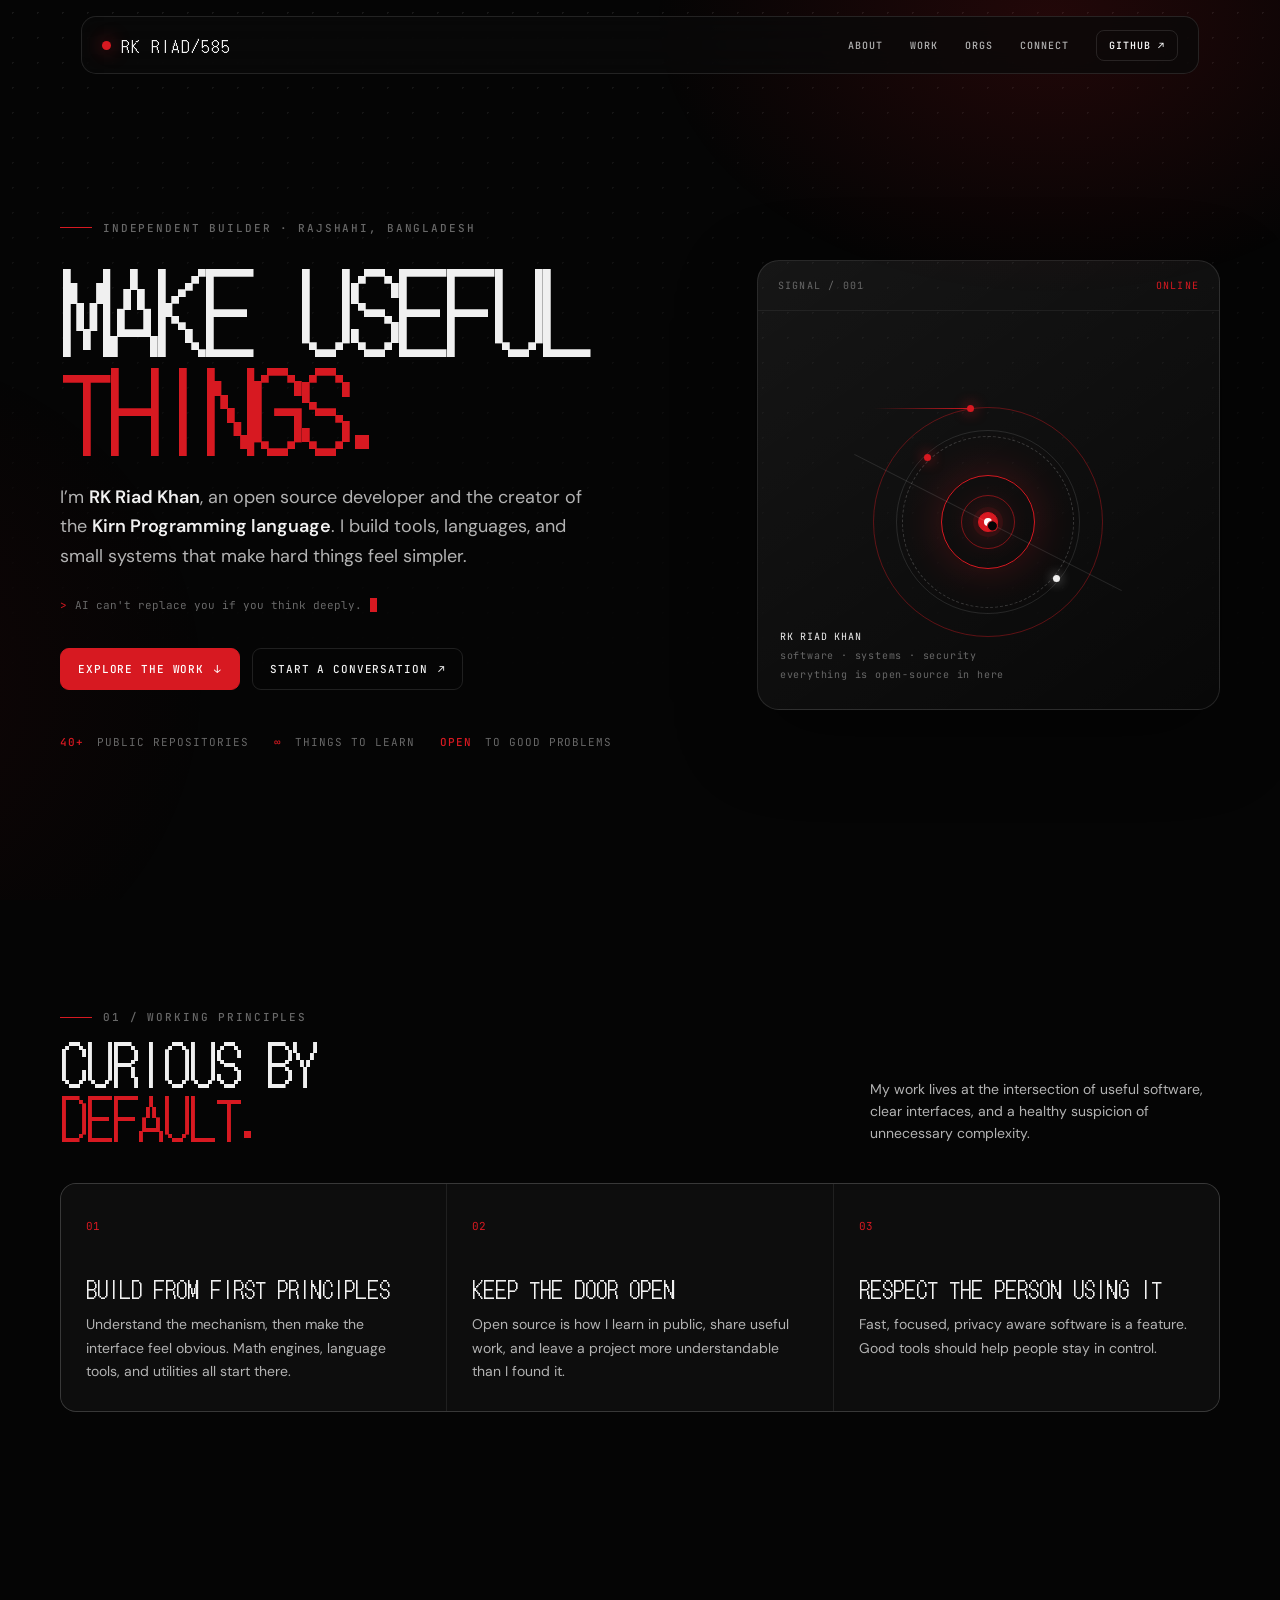
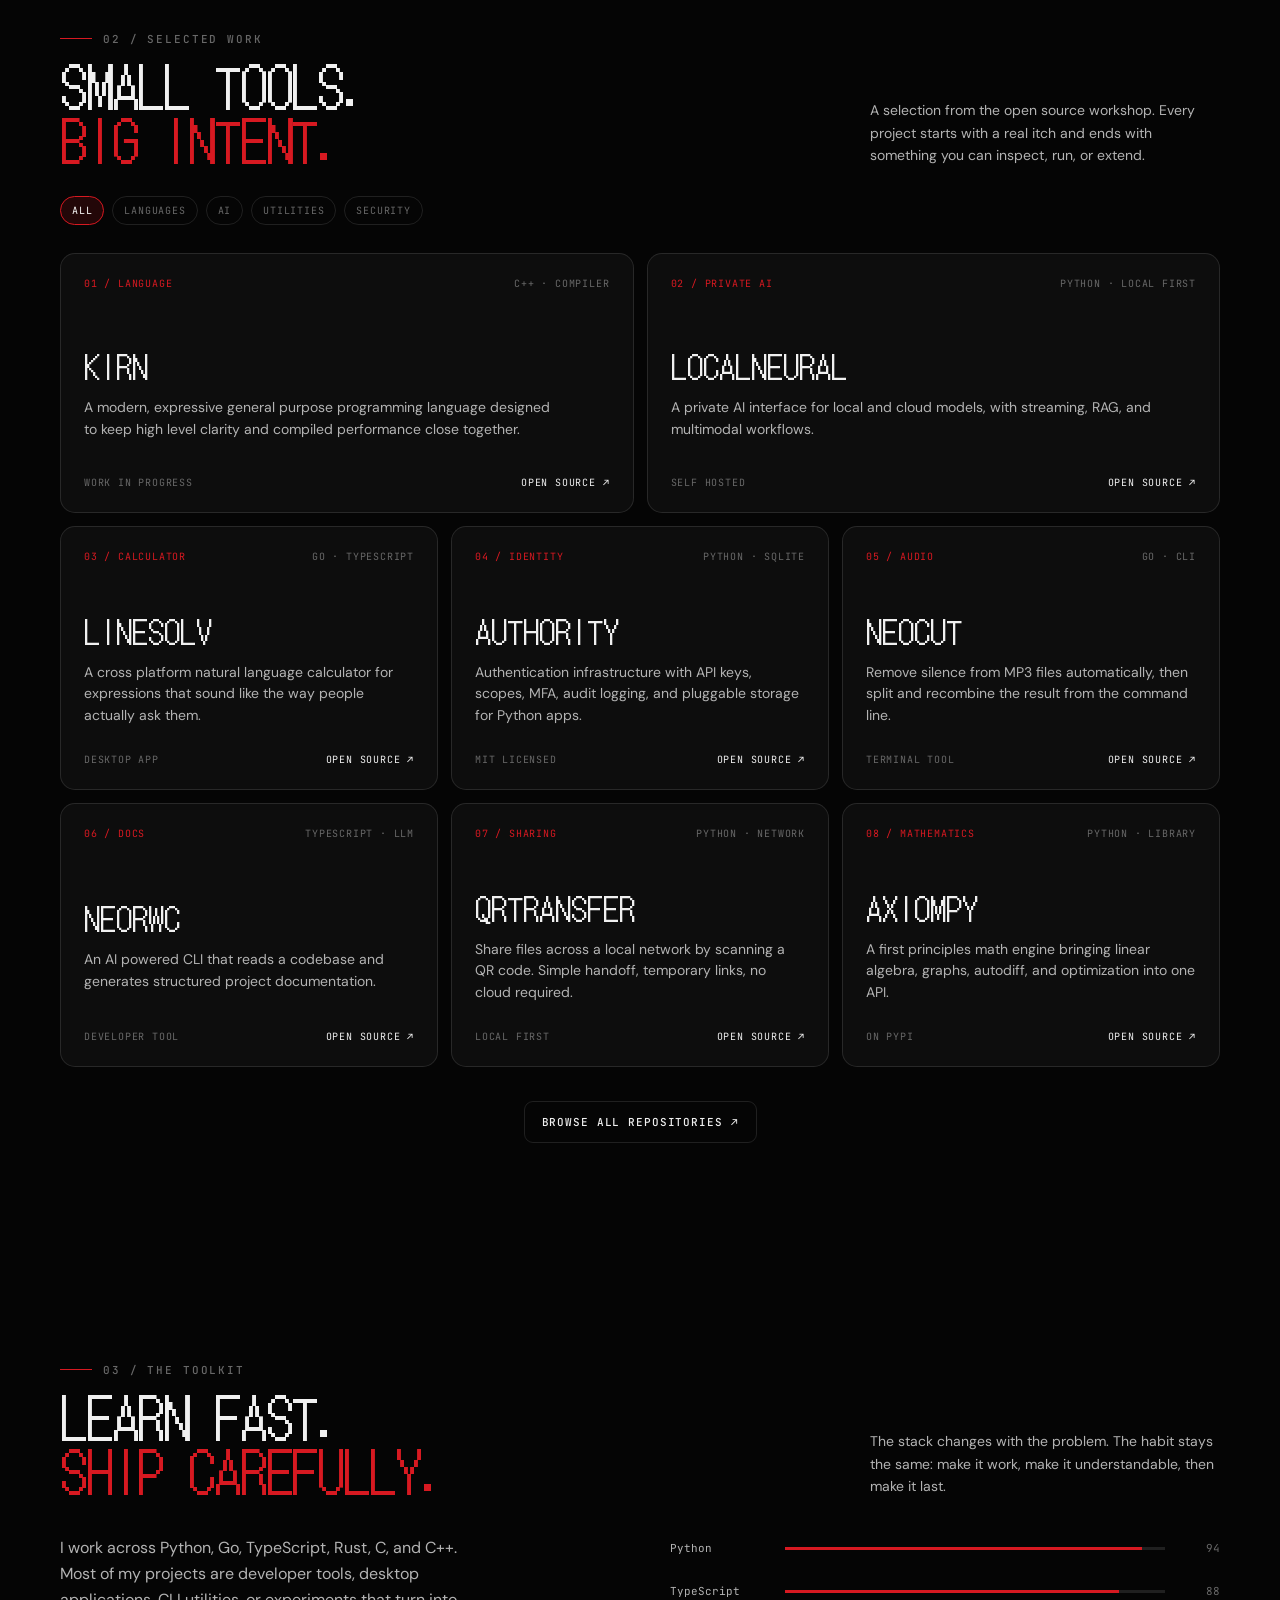
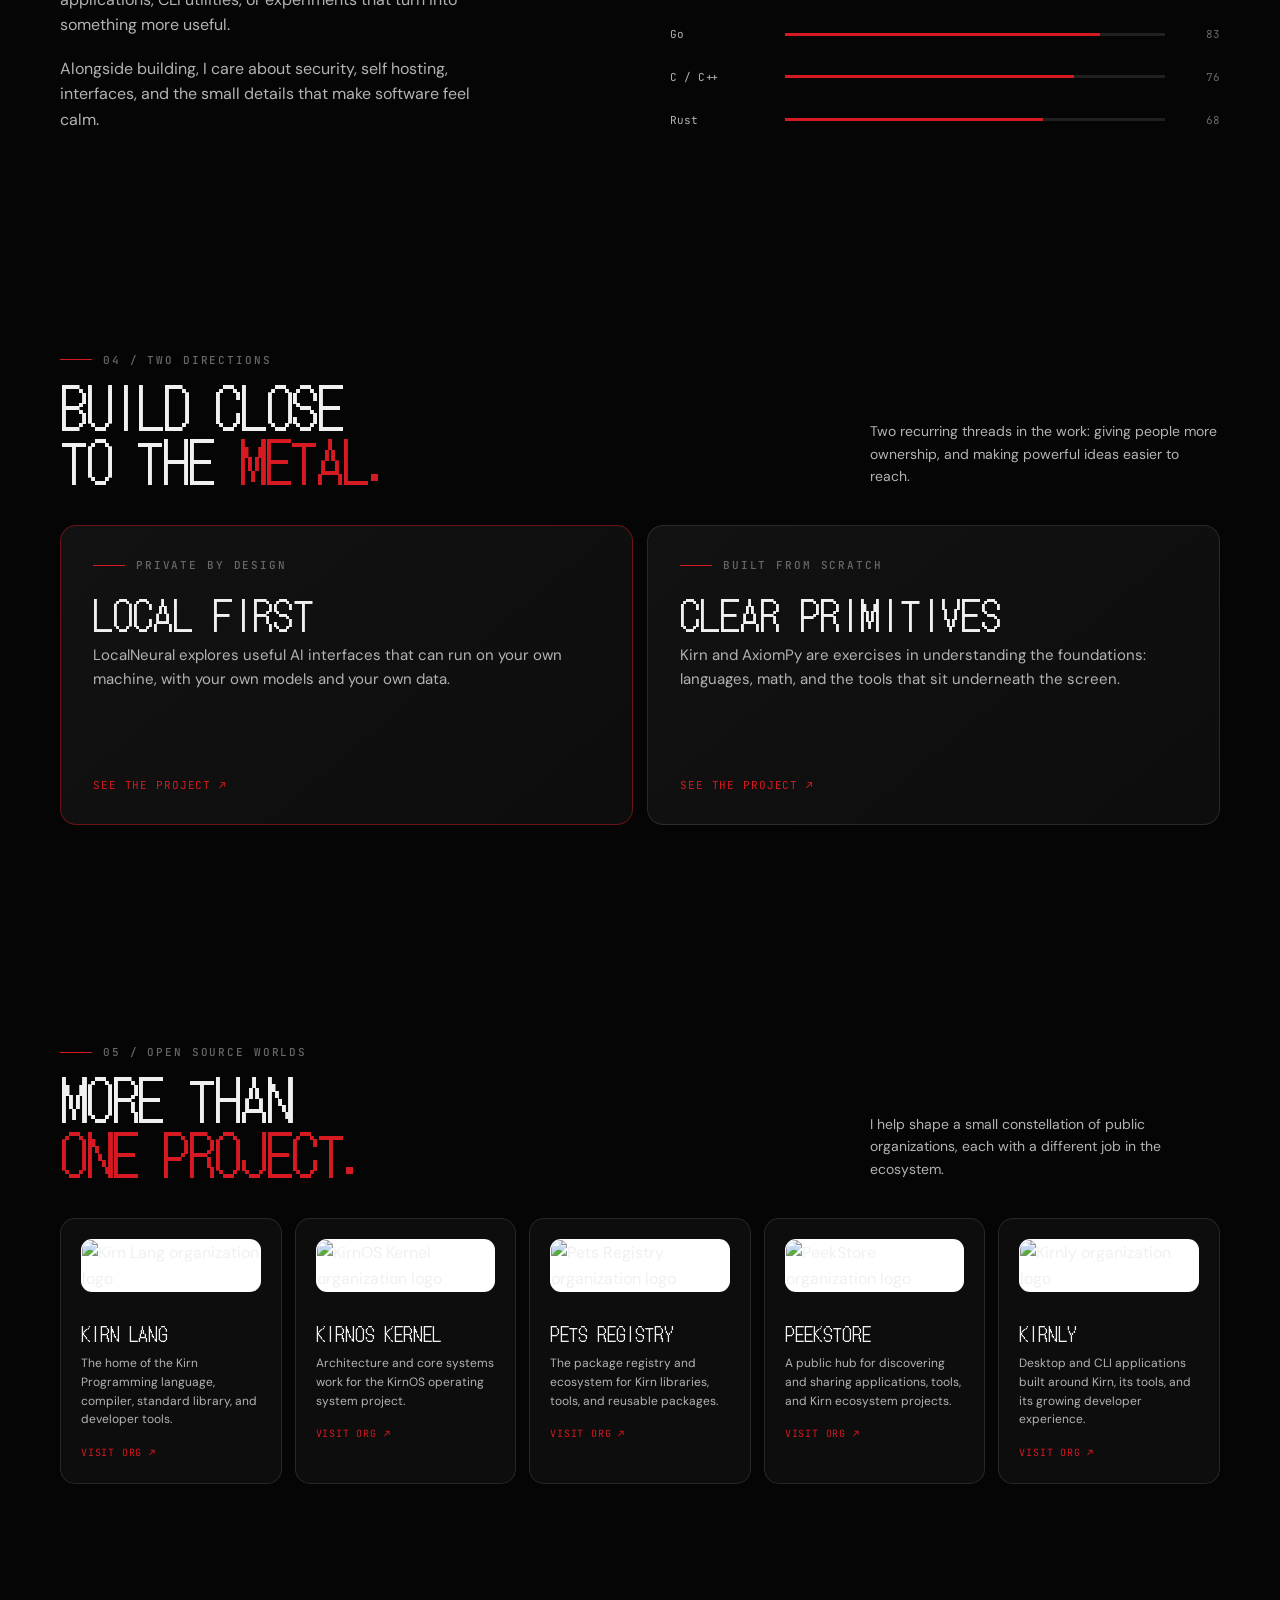
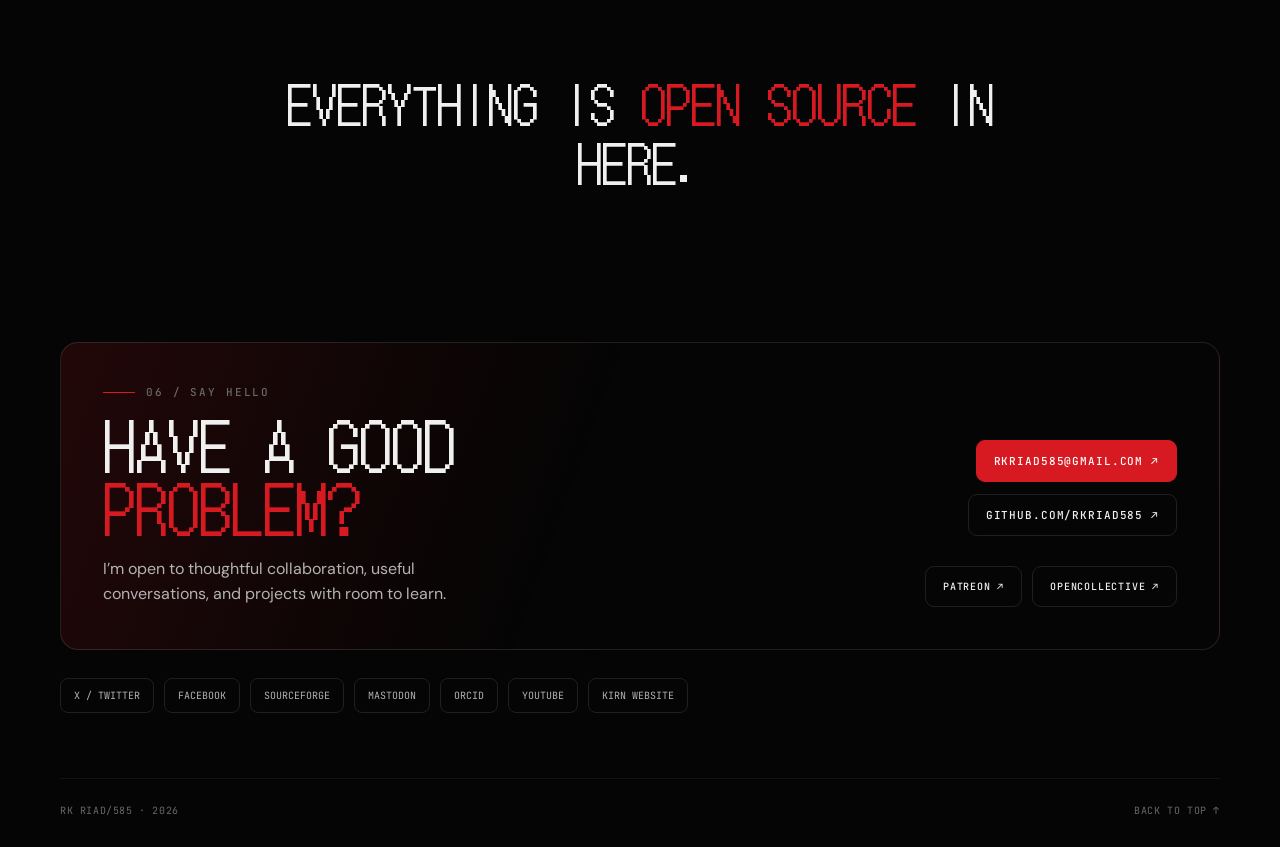
==== index.html @ 04a68992 "Document and license the portfolio site" ====
<!doctype html>
<html lang="en">
<head>
  <meta charset="utf-8">
  <meta name="viewport" content="width=device-width, initial-scale=1">
  <title>RK Riad Khan — Open source developer from Bangladesh</title>
  <meta name="description" content="RK Riad Khan (rkriad585) builds open source tools, programming languages, developer utilities, and security minded software from Rajshahi, Bangladesh.">
  <meta name="author" content="RK Riad Khan">
  <meta name="robots" content="index, follow">
  <meta name="p:domain_verify" content="c3e67a284e3bc9d5faf66158f4774247">
  <meta name="theme-color" content="#050505">
  <meta name="color-scheme" content="dark">
  <meta name="keywords" content="RK Riad Khan, rkriad585, open source developer, Kirn Programming language, software developer Bangladesh, developer tools, cybersecurity, Python, Go, TypeScript">
  <meta name="application-name" content="RK RIAD/585">
  <link rel="canonical" href="https://rkriad585.github.io/">
  <link rel="sitemap" type="application/xml" href="/sitemap.xml">
  <meta property="og:type" content="website">
  <meta property="og:site_name" content="RK RIAD/585">
  <meta property="og:locale" content="en_US">
  <meta property="og:url" content="https://rkriad585.github.io/">
  <meta property="og:title" content="RK Riad Khan — Open source developer">
  <meta property="og:description" content="Building open source tools, languages, and useful little systems.">
  <meta property="og:image" content="https://avatars.githubusercontent.com/u/107482047?v=4">
  <meta property="og:image:alt" content="RK Riad Khan profile image">
  <meta name="twitter:card" content="summary">
  <meta name="twitter:title" content="RK Riad Khan — Open source developer">
  <meta name="twitter:description" content="Open source developer, creator of the Kirn Programming language, and builder of useful tools.">
  <meta name="twitter:image" content="https://avatars.githubusercontent.com/u/107482047?v=4">
  <meta name="twitter:creator" content="@rk_riad585">
  <link rel="me" href="https://github.com/rkriad585">
  <link rel="me" href="https://www.facebook.com/rkriad585">
  <link rel="me" href="https://x.com/rk_riad585">
  <link rel="icon" href="https://avatars.githubusercontent.com/u/107482047?v=4">
  <link rel="preconnect" href="https://fonts.googleapis.com">
  <link rel="preconnect" href="https://fonts.gstatic.com" crossorigin>
  <link href="https://fonts.googleapis.com/css2?family=DM+Sans:wght@400;500;600;700&family=DotGothic16&family=JetBrains+Mono:wght@400;500;600&display=swap" rel="stylesheet">
  <script type="application/ld+json">
  {"@context":"https://schema.org","@type":"Person","name":"RK Riad Khan","alternateName":"rkriad585","url":"https://rkriad585.github.io/","image":"https://avatars.githubusercontent.com/u/107482047?v=4","jobTitle":"Open source developer and creator of the Kirn Programming language","description":"Open source developer building tools, programming languages, and security minded software.","homeLocation":{"@type":"Place","name":"Rajshahi, Bangladesh"},"sameAs":["https://github.com/rkriad585","https://github.com/kirn-lang","https://github.com/kirnos-kernel","https://github.com/pets-registry","https://github.com/peekstore","https://github.com/kirnly","https://orcid.org/0009-0005-7611-7453","https://x.com/rk_riad585","https://www.facebook.com/rkriad585","https://sourceforge.net/u/rkriad585","https://mastodon.social/@rkriad585","https://www.patreon.com/rkriad585","https://opencollective.com/rkriad585"]}
  </script>
  <script type="application/ld+json">
  {"@context":"https://schema.org","@graph":[{"@type":"ProfilePage","@id":"https://rkriad585.github.io/#profile","url":"https://rkriad585.github.io/","name":"RK Riad Khan — Open source developer","isPartOf":{"@id":"https://rkriad585.github.io/#website"},"mainEntity":{"@id":"https://rkriad585.github.io/#person"}},{"@type":"WebSite","@id":"https://rkriad585.github.io/#website","url":"https://rkriad585.github.io/","name":"RK Riad Khan","description":"Personal website of RK Riad Khan, open source developer and creator of the Kirn Programming language.","inLanguage":"en-US"},{"@type":"Person","@id":"https://rkriad585.github.io/#person","name":"RK Riad Khan","url":"https://rkriad585.github.io/","jobTitle":"Open source developer","knowsAbout":["Open source software","Programming languages","Developer tools","Cybersecurity","Python","Go","TypeScript","C++"]}]}
  </script>
  <script type="application/ld+json">
  {"@context":"https://schema.org","@type":"ItemList","name":"Selected open source projects by RK Riad Khan","url":"https://rkriad585.github.io/#work","itemListElement":[{"@type":"ListItem","position":1,"item":{"@type":"SoftwareSourceCode","name":"Kirn","description":"A modern general purpose programming language created by RK Riad Khan.","codeRepository":"https://github.com/rkriad585/kirn","programmingLanguage":"C++"}},{"@type":"ListItem","position":2,"item":{"@type":"SoftwareSourceCode","name":"LocalNeural","description":"A private AI interface for local and cloud models.","codeRepository":"https://github.com/rkriad585/LocalNeural","programmingLanguage":"Python"}},{"@type":"ListItem","position":3,"item":{"@type":"SoftwareSourceCode","name":"LineSolv","description":"A cross platform natural language calculator.","codeRepository":"https://github.com/rkriad585/LineSolv","programmingLanguage":["Go","TypeScript"]}},{"@type":"ListItem","position":4,"item":{"@type":"SoftwareSourceCode","name":"Authority","description":"Python authentication infrastructure with API keys, scopes, MFA, audit logging, and pluggable storage.","codeRepository":"https://github.com/rkriad585/authority","programmingLanguage":"Python"}}]}
  </script>
  <style>
    :root{--bg:#050505;--surface:#0d0d0d;--surface-2:#121212;--text:#f0f0f0;--soft:#b3b3b3;--muted:#686868;--red:#d71921;--red-soft:rgba(215,25,33,.14);--line:rgba(255,255,255,.11);--line-soft:rgba(255,255,255,.06);--sans:'DM Sans',Inter,system-ui,sans-serif;--dot:'DotGothic16','Courier New',monospace;--mono:'JetBrains Mono','SFMono-Regular',monospace;--ease:cubic-bezier(.16,1,.3,1)}
    *{box-sizing:border-box;margin:0}html{scroll-behavior:smooth;scroll-padding-top:100px}body{background:var(--bg);color:var(--text);font-family:var(--sans);line-height:1.6;overflow-x:hidden;-webkit-font-smoothing:antialiased}body:before{content:"";position:fixed;inset:0;z-index:-2;pointer-events:none;background-image:radial-gradient(rgba(255,255,255,.08) 1px,transparent 1px);background-size:25px 25px;mask-image:linear-gradient(to bottom,black,transparent 80%)}body:after{content:"";position:fixed;inset:0;z-index:-1;pointer-events:none;background:radial-gradient(600px 420px at 82% 2%,var(--red-soft),transparent 66%),radial-gradient(500px 500px at -10% 76%,rgba(215,25,33,.06),transparent 68%)}::selection{background:var(--red);color:#fff}a{color:inherit;text-decoration:none}.wrap{width:min(1160px,calc(100% - 40px));margin:auto}.mono{font-family:var(--mono)}.dot{font-family:var(--dot);text-transform:uppercase;letter-spacing:.04em}.eyebrow{display:flex;align-items:center;gap:11px;color:var(--muted);font:500 11px var(--mono);letter-spacing:.17em;text-transform:uppercase}.eyebrow:before{content:"";width:32px;height:1px;background:var(--red)}
    .site-nav{position:fixed;top:16px;left:50%;transform:translateX(-50%);z-index:20;width:min(1118px,calc(100% - 32px));height:58px;padding:0 20px;display:flex;align-items:center;justify-content:space-between;border:1px solid var(--line);border-radius:15px;background:rgba(10,10,10,.76);backdrop-filter:blur(18px);-webkit-backdrop-filter:blur(18px)}.brand{display:flex;align-items:center;gap:10px;font:400 17px var(--dot);letter-spacing:.06em}.brand i{display:block;width:9px;height:9px;border-radius:50%;background:var(--red);box-shadow:0 0 18px rgba(215,25,33,.75)}.nav-links{display:flex;align-items:center;gap:27px;font:500 10px var(--mono);letter-spacing:.1em;text-transform:uppercase;color:var(--soft)}.nav-links a{transition:color .25s}.nav-links a:hover{color:#fff}.nav-cta{padding:8px 12px;border:1px solid var(--line);border-radius:8px;color:#fff}.nav-toggle{display:none;background:none;border:0;color:#fff;font-size:22px}
    .hero{min-height:100svh;padding:160px 0 90px;display:grid;grid-template-columns:minmax(0,1.15fr) minmax(330px,.85fr);align-items:center;gap:70px}.hero h1{max-width:750px;margin:23px 0 27px;font:400 clamp(3.4rem,8.4vw,7.6rem)/.92 var(--dot);letter-spacing:-.055em;text-transform:uppercase}.hero h1 span{color:var(--red)}.hero-copy{max-width:550px;color:var(--soft);font-size:18px;line-height:1.65}.hero-copy strong{color:var(--text);font-weight:600}.hero-actions{display:flex;flex-wrap:wrap;gap:12px;margin-top:34px}.button{display:inline-flex;align-items:center;gap:10px;padding:13px 17px;border:1px solid var(--line);border-radius:9px;font:500 11px var(--mono);letter-spacing:.08em;text-transform:uppercase;transition:transform .25s var(--ease),border-color .25s,background .25s}.button:hover{transform:translateY(-3px);border-color:var(--red)}.button.primary{background:var(--red);border-color:var(--red);color:#fff}.button.primary:hover{background:#ef2932}.hero-meta{display:flex;flex-wrap:wrap;gap:13px 25px;margin-top:45px;color:var(--muted);font:11px var(--mono);text-transform:uppercase;letter-spacing:.09em}.hero-meta b{color:var(--red);font-weight:500;margin-right:5px}.hero-panel{position:relative;min-height:450px;border:1px solid var(--line);border-radius:22px;background:linear-gradient(145deg,rgba(255,255,255,.07),rgba(255,255,255,.015));overflow:hidden;box-shadow:0 25px 80px rgba(0,0,0,.42)}.hero-panel:before{content:"";position:absolute;inset:0;background:linear-gradient(112deg,transparent 42%,rgba(255,255,255,.08),transparent 58%);transform:translateX(-120%);animation:sweep 7s ease-in-out infinite}.panel-top{display:flex;justify-content:space-between;padding:18px 20px;border-bottom:1px solid var(--line-soft);color:var(--muted);font:10px var(--mono);letter-spacing:.12em;text-transform:uppercase}.panel-top span:last-child{color:var(--red)}.signal-field{position:absolute;inset:74px 0 0;display:grid;place-items:center}.signal-ring{width:230px;height:230px;border:1px solid rgba(215,25,33,.4);border-radius:50%;position:relative;animation:rotate 22s linear infinite}.signal-ring:before,.signal-ring:after{content:"";position:absolute;border:1px solid var(--line);border-radius:50%;inset:22px}.signal-ring:after{inset:67px;border-color:var(--red);box-shadow:0 0 45px rgba(215,25,33,.25)}.signal-cross{position:absolute;width:300px;height:1px;background:var(--line);transform:rotate(27deg)}.signal-cross:after{content:"";position:absolute;left:50%;top:-4px;width:9px;height:9px;border:1px solid var(--red);border-radius:50%;background:var(--bg)}.signal-label{position:absolute;bottom:25px;left:22px;color:var(--muted);font:10px var(--mono);line-height:1.9;letter-spacing:.08em}.signal-label b{display:block;color:var(--text);font-weight:400}.cursor-orb{position:fixed;z-index:30;width:14px;height:14px;border:1px solid var(--red);border-radius:50%;pointer-events:none;opacity:0;transform:translate(-50%,-50%);transition:width .3s,height .3s,opacity .3s;mix-blend-mode:screen}.cursor-orb.visible{opacity:.85}.cursor-orb.big{width:46px;height:46px;background:rgba(215,25,33,.1)}
    section{padding:110px 0}.section-head{display:flex;align-items:end;justify-content:space-between;gap:30px;margin-bottom:38px}.section-head h2{margin-top:12px;font:400 clamp(2rem,4.4vw,3.4rem)/1 var(--dot);text-transform:uppercase;letter-spacing:-.04em}.section-head h2 span{color:var(--red)}.section-head p{max-width:350px;color:var(--soft);font-size:14px}.principles{display:grid;grid-template-columns:repeat(3,1fr);gap:1px;background:var(--line);border:1px solid var(--line);border-radius:16px;overflow:hidden}.principle{padding:28px 25px;background:var(--surface);min-height:190px}.principle .num{color:var(--red);font:11px var(--mono)}.principle h3{margin:35px 0 9px;font:400 22px var(--dot);text-transform:uppercase}.principle p{color:var(--soft);font-size:14px;line-height:1.65}
    .work-grid{display:grid;grid-template-columns:repeat(12,1fr);gap:13px}.project{position:relative;min-height:260px;padding:23px;display:flex;flex-direction:column;justify-content:space-between;background:var(--surface);border:1px solid var(--line);border-radius:15px;overflow:hidden;transition:transform .35s var(--ease),border-color .35s,background .35s}.project:after{content:"";position:absolute;inset:auto -20% -60% 30%;height:150px;background:var(--red);opacity:0;filter:blur(60px);transition:opacity .35s}.project:hover{transform:translateY(-5px);border-color:var(--red);background:var(--surface-2)}.project:hover:after{opacity:.18}.project>*{position:relative;z-index:1}.project-top{display:flex;justify-content:space-between;align-items:start;color:var(--muted);font:10px var(--mono);letter-spacing:.08em;text-transform:uppercase}.project-index{color:var(--red)}.project h3{margin-top:44px;font:400 clamp(1.45rem,2.5vw,2.2rem) var(--dot);text-transform:uppercase}.project p{max-width:480px;margin-top:9px;color:var(--soft);font-size:14px;line-height:1.55}.project-foot{display:flex;align-items:center;justify-content:space-between;margin-top:26px;color:var(--muted);font:10px var(--mono);text-transform:uppercase;letter-spacing:.08em}.project-foot a{color:var(--text);transition:color .2s}.project-foot a:hover{color:var(--red)}.filters{display:flex;flex-wrap:wrap;gap:8px;margin:-9px 0 28px}.filter{padding:7px 11px;border:1px solid var(--line);border-radius:100px;background:transparent;color:var(--muted);font:10px var(--mono);letter-spacing:.08em;text-transform:uppercase;cursor:pointer}.filter.active,.filter:hover{border-color:var(--red);color:#fff;background:var(--red-soft)}.project.is-hidden{display:none}
    .stack-layout{display:grid;grid-template-columns:1fr 1fr;gap:60px}.stack-copy{max-width:430px;color:var(--soft);font-size:16px}.stack-copy p+p{margin-top:18px}.stack-list{display:grid;gap:17px}.stack-row{display:grid;grid-template-columns:100px 1fr 40px;gap:15px;align-items:center;font:11px var(--mono);color:var(--soft)}.stack-row em{font-style:normal;color:var(--muted);text-align:right}.meter{height:3px;background:var(--line);overflow:hidden}.meter i{display:block;width:0;height:100%;background:var(--red);transition:width 1.1s var(--ease)}.meter.is-on i{width:var(--value)}
    .spotlight{display:grid;grid-template-columns:1fr 1fr;gap:14px}.spot-card{padding:32px;border:1px solid var(--line);border-radius:16px;background:linear-gradient(140deg,var(--surface-2),var(--surface));min-height:300px;display:flex;flex-direction:column;justify-content:space-between}.spot-card:first-child{border-color:rgba(215,25,33,.45)}.spot-card h3{margin-top:13px;font:400 2.5rem var(--dot);text-transform:uppercase}.spot-card p{max-width:470px;color:var(--soft);font-size:15px}.spot-link{color:var(--red);font:11px var(--mono);text-transform:uppercase;letter-spacing:.08em}.quote{padding:80px 0 40px;text-align:center}.quote p{max-width:800px;margin:auto;font:400 clamp(1.7rem,4vw,3.4rem)/1.15 var(--dot);text-transform:uppercase}.quote p span{color:var(--red)}
    .connect{padding-bottom:65px}.connect-box{display:flex;align-items:end;justify-content:space-between;gap:30px;padding:42px;border:1px solid var(--line);border-radius:18px;background:linear-gradient(110deg,var(--red-soft),transparent 45%)}.connect-box h2{max-width:680px;margin-top:13px;font:400 clamp(2.2rem,5vw,4.6rem)/.98 var(--dot);text-transform:uppercase}.connect-box h2 span{color:var(--red)}.connect-box p{max-width:350px;margin-top:18px;color:var(--soft)}.connect-actions{display:flex;flex-direction:column;align-items:flex-end;gap:12px;flex-shrink:0}.socials{display:flex;flex-wrap:wrap;gap:10px;margin-top:28px}.social{padding:10px 13px;border:1px solid var(--line);border-radius:8px;color:var(--soft);font:10px var(--mono);text-transform:uppercase;transition:border-color .2s,color .2s}.social:hover{border-color:var(--red);color:#fff}footer{padding:25px 0 30px;border-top:1px solid var(--line-soft);display:flex;justify-content:space-between;color:var(--muted);font:10px var(--mono);letter-spacing:.06em;text-transform:uppercase}footer a:hover{color:var(--red)}
    .typing-note{display:flex;align-items:center;gap:8px;margin-top:25px;color:var(--muted);font:11px var(--mono);line-height:1.6}.typing-note:before{content:">";color:var(--red)}.typing-note i{display:inline-block;width:7px;height:14px;background:var(--red);animation:blink 1s steps(2) infinite}.org-grid{display:grid;grid-template-columns:repeat(5,1fr);gap:13px}.org-card{min-height:220px;padding:20px;border:1px solid var(--line);border-radius:15px;background:var(--surface);transition:transform .3s var(--ease),border-color .3s}.org-card:hover{transform:translateY(-5px);border-color:var(--red)}.org-card img{width:42px;height:42px;border-radius:11px;border:1px solid var(--line);background:#fff;object-fit:cover}.org-card h3{margin:28px 0 8px;font:400 18px var(--dot);text-transform:uppercase}.org-card p{color:var(--soft);font-size:12px;line-height:1.55}.org-card a{display:inline-block;margin-top:17px;color:var(--red);font:10px var(--mono);text-transform:uppercase;letter-spacing:.08em}.donate-row{display:flex;flex-wrap:wrap;gap:10px;margin-top:18px}.donate-row .button{font-size:10px}.signal-core{position:absolute;inset:50%;width:20px;height:20px;transform:translate(-50%,-50%);border:1px solid var(--red);border-radius:50%;background:var(--red);box-shadow:0 0 0 5px rgba(215,25,33,.12),0 0 34px rgba(215,25,33,.8);animation:corePulse 2s ease-in-out infinite}.signal-core:before,.signal-core:after{content:"";position:absolute;inset:5px;border-radius:50%;background:#fff}.signal-core:after{inset:-18px;border:1px solid rgba(215,25,33,.55);background:transparent;animation:coreEcho 2s ease-out infinite}.signal-orbit{position:absolute;inset:28px;border:1px dashed rgba(255,255,255,.18);border-radius:50%;animation:rotateReverse 8s linear infinite}.signal-orbit:before,.signal-orbit:after{content:"";position:absolute;width:7px;height:7px;border-radius:50%;background:var(--red);box-shadow:0 0 13px var(--red)}.signal-orbit:before{left:12%;top:10%}.signal-orbit:after{right:8%;bottom:15%;background:var(--text);box-shadow:0 0 12px rgba(255,255,255,.65)}.signal-sweep{position:absolute;width:100px;height:1px;background:linear-gradient(90deg,transparent,var(--red));transform-origin:left center;animation:radarSweep 3.2s linear infinite}.signal-sweep:after{content:"";position:absolute;right:0;top:-3px;width:7px;height:7px;border-radius:50%;background:var(--red);box-shadow:0 0 13px var(--red)}@keyframes corePulse{50%{transform:translate(-50%,-50%) scale(1.16);box-shadow:0 0 0 9px rgba(215,25,33,.1),0 0 45px rgba(215,25,33,.95)}}@keyframes coreEcho{0%,35%{transform:scale(.45);opacity:.9}100%{transform:scale(1.45);opacity:0}}@keyframes radarSweep{from{transform:rotate(0deg)}to{transform:rotate(360deg)}}@keyframes rotateReverse{to{transform:rotate(-360deg)}}@keyframes blink{50%{opacity:0}}.reveal{opacity:0;transform:translateY(22px);transition:opacity .75s var(--ease),transform .75s var(--ease)}.reveal.in{opacity:1;transform:none}@keyframes sweep{0%,55%{transform:translateX(-120%)}75%,100%{transform:translateX(120%)}}@keyframes rotate{to{transform:rotate(360deg)}}
    @media(max-width:980px){.org-grid{grid-template-columns:repeat(3,1fr)}}@media(max-width:800px){.wrap{width:min(100% - 30px,600px)}.site-nav{width:calc(100% - 24px);top:10px}.nav-links{position:absolute;top:64px;left:0;right:0;display:none;flex-direction:column;align-items:stretch;gap:0;padding:9px;border:1px solid var(--line);border-radius:13px;background:rgba(10,10,10,.96)}.nav-links.open{display:flex}.nav-links a{padding:12px}.nav-cta{border:0;padding:12px}.nav-toggle{display:block}.hero{grid-template-columns:1fr;gap:45px;padding-top:135px}.hero h1{font-size:clamp(3.2rem,15vw,6rem)}.hero-panel{min-height:330px}.signal-ring{width:180px;height:180px}.section-head{display:block}.section-head p{margin-top:18px}.principles,.stack-layout,.spotlight{grid-template-columns:1fr}.org-grid{grid-template-columns:repeat(2,1fr)}.project:nth-child(n){grid-column:span 12;min-height:230px}.connect-box{display:block;padding:28px}.connect-actions{align-items:flex-start;margin-top:30px}footer{display:block;line-height:2.1}}@media(max-width:460px){.org-grid{grid-template-columns:1fr}.hero-actions .button{width:100%;justify-content:center}.hero-meta{font-size:9px}.stack-row{grid-template-columns:80px 1fr 30px}}
    @media(prefers-reduced-motion:reduce){html{scroll-behavior:auto}.hero-panel:before,.signal-ring,.signal-core,.signal-core:after,.signal-orbit,.signal-sweep{animation:none}.reveal{opacity:1;transform:none;transition:none}.project,.button{transition:none}.cursor-orb{display:none}}
    img{max-width:100%;height:auto}button{font:inherit}h1,h2,h3,p{overflow-wrap:anywhere}.project-top,.project-foot{gap:12px;flex-wrap:wrap}.project-foot a,.connect-actions .button{overflow-wrap:anywhere}.button{max-width:100%}.work-grid{grid-template-columns:repeat(12,minmax(0,1fr))}.work-grid .project{grid-column:span 6}.work-grid .project:nth-child(n+3){grid-column:span 4}footer{align-items:center;gap:16px}footer span:first-child{min-width:0}footer>a{margin-left:auto;white-space:nowrap}@media(max-width:980px){.work-grid .project{grid-column:span 6}.org-grid{grid-template-columns:repeat(3,minmax(0,1fr))}}@media(max-width:800px){footer{display:flex;justify-content:space-between;align-items:center;gap:16px;line-height:1.6;flex-wrap:wrap}}@media(max-width:560px){section{padding:78px 0}.hero{padding-top:120px;padding-bottom:65px}.hero-copy{font-size:16px}.hero-panel{min-height:290px}.panel-top{padding:14px}.signal-cross{width:230px}.signal-label{left:16px;bottom:18px;font-size:9px}.section-head{margin-bottom:28px}.section-head h2{font-size:clamp(1.9rem,10vw,2.8rem)}.principle,.spot-card{padding:22px}.project{padding:18px}.work-grid .project,.work-grid .project:nth-child(n+3){grid-column:span 12}.connect-box{padding:22px}.connect-actions,.connect-actions .button{width:100%}.donate-row{width:100%}.donate-row .button{flex:1;justify-content:center}.social{font-size:9px}footer{display:flex;align-items:center;justify-content:space-between;flex-wrap:wrap}footer>a{margin-left:auto}}
  </style>
</head>
<body>
  <div class="cursor-orb" aria-hidden="true"></div>
  <header class="site-nav" aria-label="Primary navigation"><a href="#top" class="brand"><i></i> RK RIAD/585</a><button class="nav-toggle" aria-label="Toggle navigation" aria-expanded="false">☰</button><nav class="nav-links"><a href="#about">About</a><a href="#work">Work</a><a href="#orgs">Orgs</a><a href="#connect">Connect</a><a class="nav-cta" href="https://github.com/rkriad585" target="_blank" rel="noopener">GitHub ↗</a></nav></header>
  <main id="top">
    <section class="hero wrap"><div class="hero-copy-wrap reveal"><div class="eyebrow">Independent builder · Rajshahi, Bangladesh</div><h1>Make useful<br><span>things.</span></h1><p class="hero-copy">I’m <strong>RK Riad Khan</strong>, an open source developer and the creator of the <strong>Kirn Programming language</strong>. I build tools, languages, and small systems that make hard things feel simpler.</p><p class="typing-note" aria-live="polite"><span data-typing></span><i aria-hidden="true"></i></p><div class="hero-actions"><a class="button primary" href="#work">Explore the work <span>↓</span></a><a class="button" href="mailto:rkriad585@gmail.com">Start a conversation <span>↗</span></a></div><div class="hero-meta"><span><b>40+</b> public repositories</span><span><b>∞</b> things to learn</span><span><b>open</b> to good problems</span></div></div><div class="hero-panel reveal" aria-label="Animated signal panel"><div class="panel-top"><span>signal / 001</span><span>online</span></div><div class="signal-field"><div class="signal-ring"><span class="signal-orbit"></span><span class="signal-sweep"></span><span class="signal-core"></span></div><div class="signal-cross"></div></div><div class="signal-label"><b>RK RIAD KHAN</b>software · systems · security<br>everything is open-source in here</div></div></section>
    <section id="about" class="wrap"><div class="section-head reveal"><div><div class="eyebrow">01 / Working principles</div><h2>Curious by<br><span>default.</span></h2></div><p>My work lives at the intersection of useful software, clear interfaces, and a healthy suspicion of unnecessary complexity.</p></div><div class="principles"><article class="principle reveal"><span class="num">01</span><h3>Build from first principles</h3><p>Understand the mechanism, then make the interface feel obvious. Math engines, language tools, and utilities all start there.</p></article><article class="principle reveal"><span class="num">02</span><h3>Keep the door open</h3><p>Open source is how I learn in public, share useful work, and leave a project more understandable than I found it.</p></article><article class="principle reveal"><span class="num">03</span><h3>Respect the person using it</h3><p>Fast, focused, privacy aware software is a feature. Good tools should help people stay in control.</p></article></div></section>
    <section id="work" class="wrap"><div class="section-head reveal"><div><div class="eyebrow">02 / Selected work</div><h2>Small tools.<br><span>Big intent.</span></h2></div><p>A selection from the open source workshop. Every project starts with a real itch and ends with something you can inspect, run, or extend.</p></div><div class="filters reveal" role="group" aria-label="Filter projects"><button class="filter active" data-filter="all">All</button><button class="filter" data-filter="language">Languages</button><button class="filter" data-filter="ai">AI</button><button class="filter" data-filter="utility">Utilities</button><button class="filter" data-filter="security">Security</button></div><div class="work-grid"><article class="project reveal" data-category="language"><div class="project-top"><span class="project-index">01 / language</span><span>C++ · compiler</span></div><div><h3>Kirn</h3><p>A modern, expressive general purpose programming language designed to keep high level clarity and compiled performance close together.</p></div><div class="project-foot"><span>work in progress</span><a href="https://github.com/rkriad585/kirn" target="_blank" rel="noopener">Open source ↗</a></div></article><article class="project reveal" data-category="ai"><div class="project-top"><span class="project-index">02 / private ai</span><span>Python · local first</span></div><div><h3>LocalNeural</h3><p>A private AI interface for local and cloud models, with streaming, RAG, and multimodal workflows.</p></div><div class="project-foot"><span>self hosted</span><a href="https://github.com/rkriad585/LocalNeural" target="_blank" rel="noopener">Open source ↗</a></div></article><article class="project reveal" data-category="utility"><div class="project-top"><span class="project-index">03 / calculator</span><span>Go · TypeScript</span></div><div><h3>LineSolv</h3><p>A cross platform natural language calculator for expressions that sound like the way people actually ask them.</p></div><div class="project-foot"><span>desktop app</span><a href="https://github.com/rkriad585/LineSolv" target="_blank" rel="noopener">Open source ↗</a></div></article><article class="project reveal" data-category="security"><div class="project-top"><span class="project-index">04 / identity</span><span>Python · SQLite</span></div><div><h3>Authority</h3><p>Authentication infrastructure with API keys, scopes, MFA, audit logging, and pluggable storage for Python apps.</p></div><div class="project-foot"><span>MIT licensed</span><a href="https://github.com/rkriad585/authority" target="_blank" rel="noopener">Open source ↗</a></div></article><article class="project reveal" data-category="utility"><div class="project-top"><span class="project-index">05 / audio</span><span>Go · CLI</span></div><div><h3>neocut</h3><p>Remove silence from MP3 files automatically, then split and recombine the result from the command line.</p></div><div class="project-foot"><span>terminal tool</span><a href="https://github.com/rkriad585/neocut" target="_blank" rel="noopener">Open source ↗</a></div></article><article class="project reveal" data-category="ai"><div class="project-top"><span class="project-index">06 / docs</span><span>TypeScript · LLM</span></div><div><h3>neorwc</h3><p>An AI powered CLI that reads a codebase and generates structured project documentation.</p></div><div class="project-foot"><span>developer tool</span><a href="https://github.com/rkriad585/neorwc-cli" target="_blank" rel="noopener">Open source ↗</a></div></article><article class="project reveal" data-category="utility"><div class="project-top"><span class="project-index">07 / sharing</span><span>Python · network</span></div><div><h3>qrtransfer</h3><p>Share files across a local network by scanning a QR code. Simple handoff, temporary links, no cloud required.</p></div><div class="project-foot"><span>local first</span><a href="https://github.com/rkriad585/qrtransfer" target="_blank" rel="noopener">Open source ↗</a></div></article><article class="project reveal" data-category="language"><div class="project-top"><span class="project-index">08 / mathematics</span><span>Python · library</span></div><div><h3>AxiomPy</h3><p>A first principles math engine bringing linear algebra, graphs, autodiff, and optimization into one API.</p></div><div class="project-foot"><span>on PyPI</span><a href="https://github.com/rkriad585/AxiomPy" target="_blank" rel="noopener">Open source ↗</a></div></article></div><div style="text-align:center;margin-top:34px" class="reveal"><a class="button" href="https://github.com/rkriad585?tab=repositories" target="_blank" rel="noopener">Browse all repositories ↗</a></div></section>
    <section id="stack" class="wrap"><div class="section-head reveal"><div><div class="eyebrow">03 / The toolkit</div><h2>Learn fast.<br><span>Ship carefully.</span></h2></div><p>The stack changes with the problem. The habit stays the same: make it work, make it understandable, then make it last.</p></div><div class="stack-layout"><div class="stack-copy reveal"><p>I work across Python, Go, TypeScript, Rust, C, and C++. Most of my projects are developer tools, desktop applications, CLI utilities, or experiments that turn into something more useful.</p><p>Alongside building, I care about security, self hosting, interfaces, and the small details that make software feel calm.</p></div><div class="stack-list reveal"><div class="stack-row"><span>Python</span><div class="meter" style="--value:94%"><i></i></div><em>94</em></div><div class="stack-row"><span>TypeScript</span><div class="meter" style="--value:88%"><i></i></div><em>88</em></div><div class="stack-row"><span>Go</span><div class="meter" style="--value:83%"><i></i></div><em>83</em></div><div class="stack-row"><span>C / C++</span><div class="meter" style="--value:76%"><i></i></div><em>76</em></div><div class="stack-row"><span>Rust</span><div class="meter" style="--value:68%"><i></i></div><em>68</em></div></div></div></section>
    <section class="wrap"><div class="section-head reveal"><div><div class="eyebrow">04 / Two directions</div><h2>Build close<br>to the <span>metal.</span></h2></div><p>Two recurring threads in the work: giving people more ownership, and making powerful ideas easier to reach.</p></div><div class="spotlight"><article class="spot-card reveal"><div><div class="eyebrow">Private by design</div><h3>Local first</h3><p>LocalNeural explores useful AI interfaces that can run on your own machine, with your own models and your own data.</p></div><a class="spot-link" href="https://github.com/rkriad585/LocalNeural" target="_blank" rel="noopener">See the project ↗</a></article><article class="spot-card reveal"><div><div class="eyebrow">Built from scratch</div><h3>Clear primitives</h3><p>Kirn and AxiomPy are exercises in understanding the foundations: languages, math, and the tools that sit underneath the screen.</p></div><a class="spot-link" href="https://github.com/rkriad585/kirn" target="_blank" rel="noopener">See the project ↗</a></article></div></section>
    <section id="orgs" class="wrap"><div class="section-head reveal"><div><div class="eyebrow">05 / Open source worlds</div><h2>More than<br><span>one project.</span></h2></div><p>I help shape a small constellation of public organizations, each with a different job in the ecosystem.</p></div><div class="org-grid"><article class="org-card reveal"><img src="https://github.com/kirn-lang.png?size=96" alt="Kirn Lang organization logo" loading="lazy"><h3>Kirn Lang</h3><p>The home of the Kirn Programming language, compiler, standard library, and developer tools.</p><a href="https://github.com/kirn-lang" target="_blank" rel="noopener">Visit org ↗</a></article><article class="org-card reveal"><img src="https://github.com/kirnos-kernel.png?size=96" alt="KirnOS Kernel organization logo" loading="lazy"><h3>KirnOS Kernel</h3><p>Architecture and core systems work for the KirnOS operating system project.</p><a href="https://github.com/kirnos-kernel" target="_blank" rel="noopener">Visit org ↗</a></article><article class="org-card reveal"><img src="https://github.com/pets-registry.png?size=96" alt="Pets Registry organization logo" loading="lazy"><h3>Pets Registry</h3><p>The package registry and ecosystem for Kirn libraries, tools, and reusable packages.</p><a href="https://github.com/pets-registry" target="_blank" rel="noopener">Visit org ↗</a></article><article class="org-card reveal"><img src="https://github.com/peekstore.png?size=96" alt="PeekStore organization logo" loading="lazy"><h3>PeekStore</h3><p>A public hub for discovering and sharing applications, tools, and Kirn ecosystem projects.</p><a href="https://github.com/peekstore" target="_blank" rel="noopener">Visit org ↗</a></article><article class="org-card reveal"><img src="https://github.com/kirnly.png?size=96" alt="Kirnly organization logo" loading="lazy"><h3>Kirnly</h3><p>Desktop and CLI applications built around Kirn, its tools, and its growing developer experience.</p><a href="https://github.com/kirnly" target="_blank" rel="noopener">Visit org ↗</a></article></div></section>
    <section class="quote wrap reveal"><p>Everything is <span>open source</span> in here.</p></section><section id="connect" class="wrap connect"><div class="connect-box reveal"><div><div class="eyebrow">06 / Say hello</div><h2>Have a good<br><span>problem?</span></h2><p>I’m open to thoughtful collaboration, useful conversations, and projects with room to learn.</p></div><div class="connect-actions"><a class="button primary" href="mailto:rkriad585@gmail.com">rkriad585@gmail.com ↗</a><a class="button" href="https://github.com/rkriad585" target="_blank" rel="noopener">github.com/rkriad585 ↗</a><div class="donate-row"><a class="button" href="https://www.patreon.com/rkriad585" target="_blank" rel="noopener">Patreon ↗</a><a class="button" href="https://opencollective.com/rkriad585" target="_blank" rel="noopener">OpenCollective ↗</a></div></div></div><div class="socials reveal"><a class="social" href="https://x.com/rk_riad585" target="_blank" rel="noopener">X / Twitter</a><a class="social" href="https://www.facebook.com/rkriad585" target="_blank" rel="noopener">Facebook</a><a class="social" href="https://sourceforge.net/u/rkriad585" target="_blank" rel="noopener">SourceForge</a><a class="social" href="https://mastodon.social/@rkriad585" target="_blank" rel="me noopener">Mastodon</a><a class="social" href="https://orcid.org/0009-0005-7611-7453" target="_blank" rel="noopener">ORCID</a><a class="social" href="https://youtube.com/@rkriad585" target="_blank" rel="noopener">YouTube</a><a class="social" href="https://kirn-lang.github.io" target="_blank" rel="noopener">Kirn website</a></div></section>
  </main><footer class="wrap"><span>RK RIAD/585 · <span data-year></span></span><a href="#top" aria-label="Back to top">Back to top ↑</a></footer>
  <script>
    (function(){var reduced=window.matchMedia('(prefers-reduced-motion: reduce)').matches,orb=document.querySelector('.cursor-orb'),mx=0,my=0,ox=0,oy=0;if(!reduced&&window.matchMedia('(pointer:fine)').matches){document.addEventListener('pointermove',function(e){mx=e.clientX;my=e.clientY;orb.classList.add('visible')});document.addEventListener('pointerover',function(e){if(e.target.closest('a,button,.project'))orb.classList.add('big');else orb.classList.remove('big')});(function loop(){ox+=(mx-ox)*.16;oy+=(my-oy)*.16;orb.style.left=ox+'px';orb.style.top=oy+'px';requestAnimationFrame(loop)})()}var toggle=document.querySelector('.nav-toggle'),links=document.querySelector('.nav-links');toggle.addEventListener('click',function(){var open=links.classList.toggle('open');toggle.setAttribute('aria-expanded',open)});links.querySelectorAll('a').forEach(function(a){a.addEventListener('click',function(){links.classList.remove('open');toggle.setAttribute('aria-expanded','false')})});var observer=new IntersectionObserver(function(entries){entries.forEach(function(entry){if(entry.isIntersecting){entry.target.classList.add('in');entry.target.querySelectorAll('.meter').forEach(function(m){m.classList.add('is-on')});observer.unobserve(entry.target)}})},{threshold:.12});document.querySelectorAll('.reveal').forEach(function(el){observer.observe(el)});document.querySelectorAll('.filter').forEach(function(button){button.addEventListener('click',function(){document.querySelectorAll('.filter').forEach(function(b){b.classList.remove('active')});button.classList.add('active');var filter=button.dataset.filter;document.querySelectorAll('.project').forEach(function(card){card.classList.toggle('is-hidden',filter!=='all'&&card.dataset.category!==filter)})})});document.querySelector('[data-year]').textContent=new Date().getFullYear()})();
  </script>
  <script>
    (function(){var node=document.querySelector('[data-typing]'),messages=["AI can't replace you if you think deeply.","Good tools begin with useful questions.","Make it clear. Make it yours.","Think deeply. Build deliberately.","Useful software starts with empathy.","Open source is a way to learn together.","Small tools can change big workflows.","Curiosity is part of the toolkit.","Build the thing you wish existed.","Readable code is a kindness to your future self.","Ideas become useful when people can use them.","Stay curious. Keep shipping.","Make the complicated feel simple.","A good interface gives people confidence.","Tools should give people more control.","Learn the system. Then improve it.","There is always a better question.","Write code future you can understand.","Useful beats impressive.","Keep the signal. Remove the noise.","Build in public. Learn in public.","Every project is a chance to understand more."];if(!node)return;if(window.matchMedia('(prefers-reduced-motion: reduce)').matches){node.textContent=messages[0];return}var index=0,letter=0,deleting=false;function type(){var text=messages[index];node.textContent=text.slice(0,letter);if(!deleting&&letter<text.length){letter++;setTimeout(type,46)}else if(!deleting){deleting=true;setTimeout(type,1800)}else if(letter>0){letter--;setTimeout(type,24)}else{deleting=false;index=(index+1)%messages.length;setTimeout(type,400)}}type()})();
  </script>
</body>
</html>
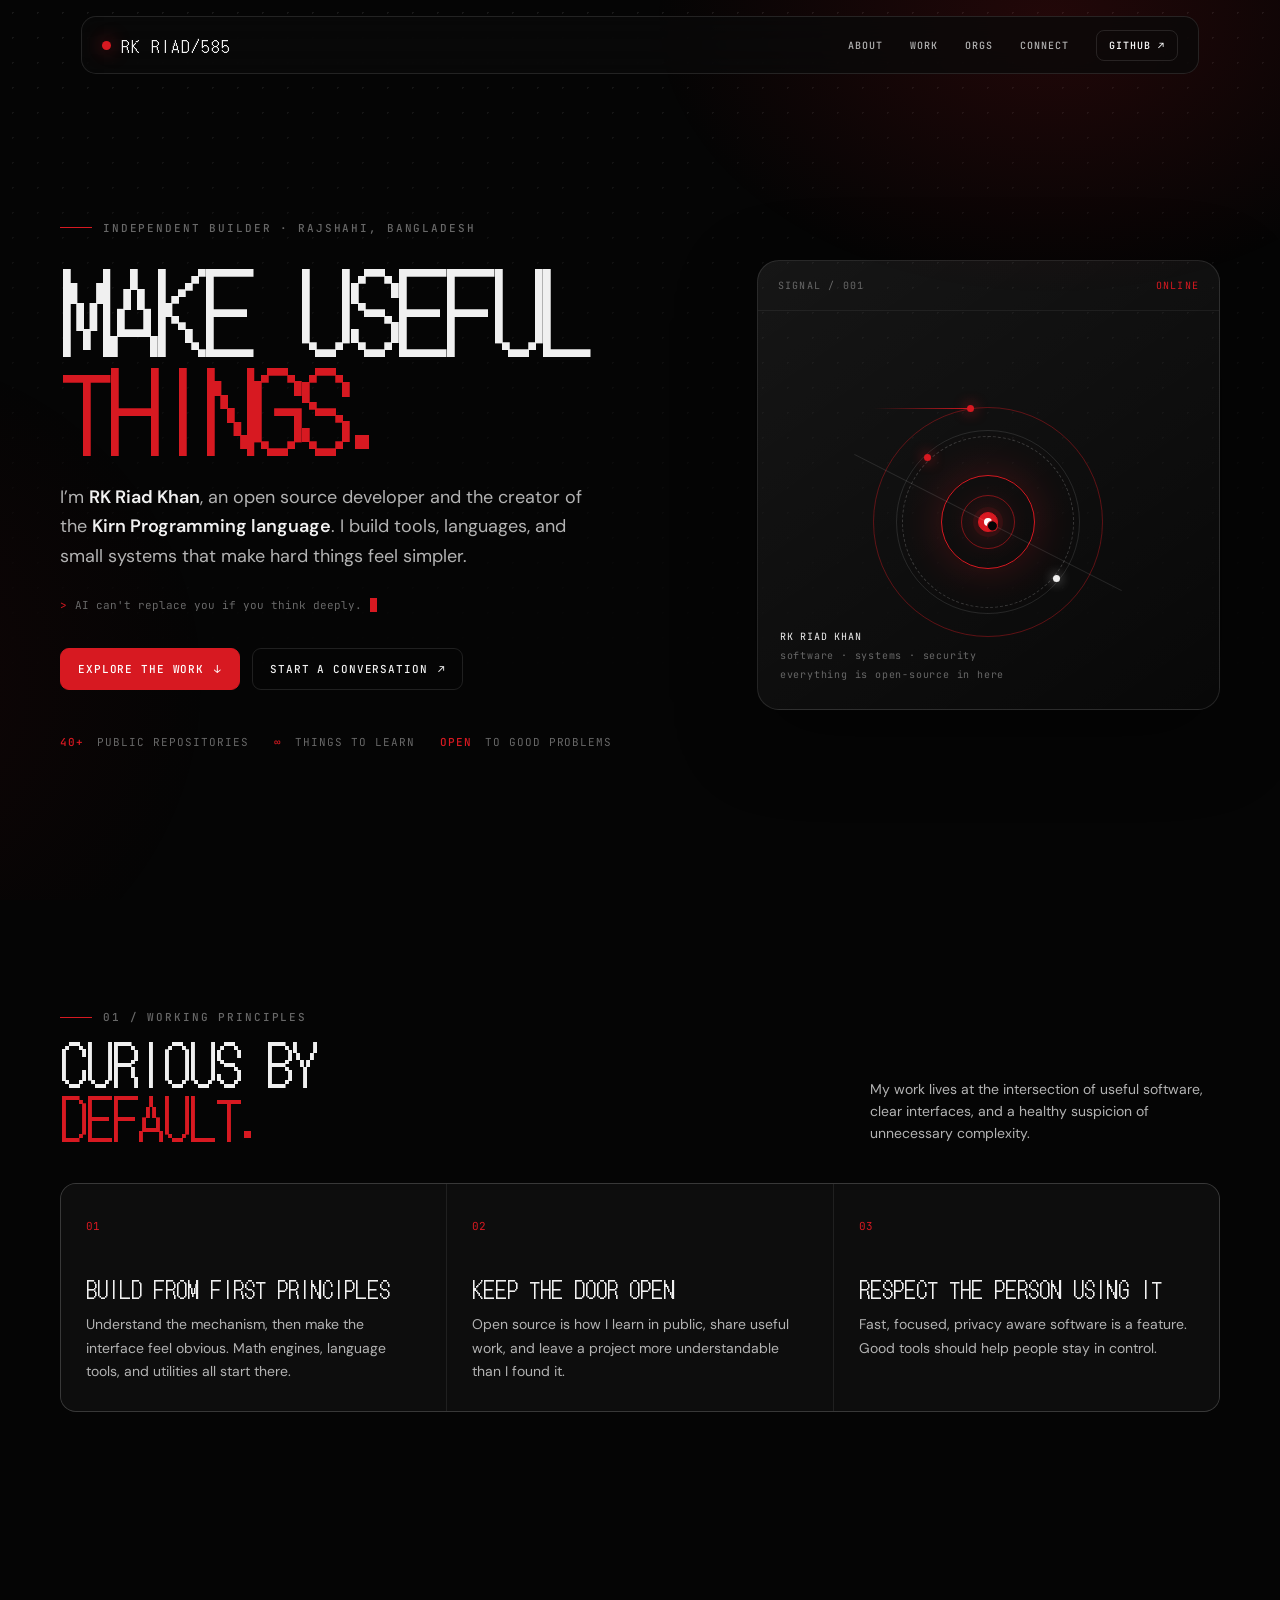
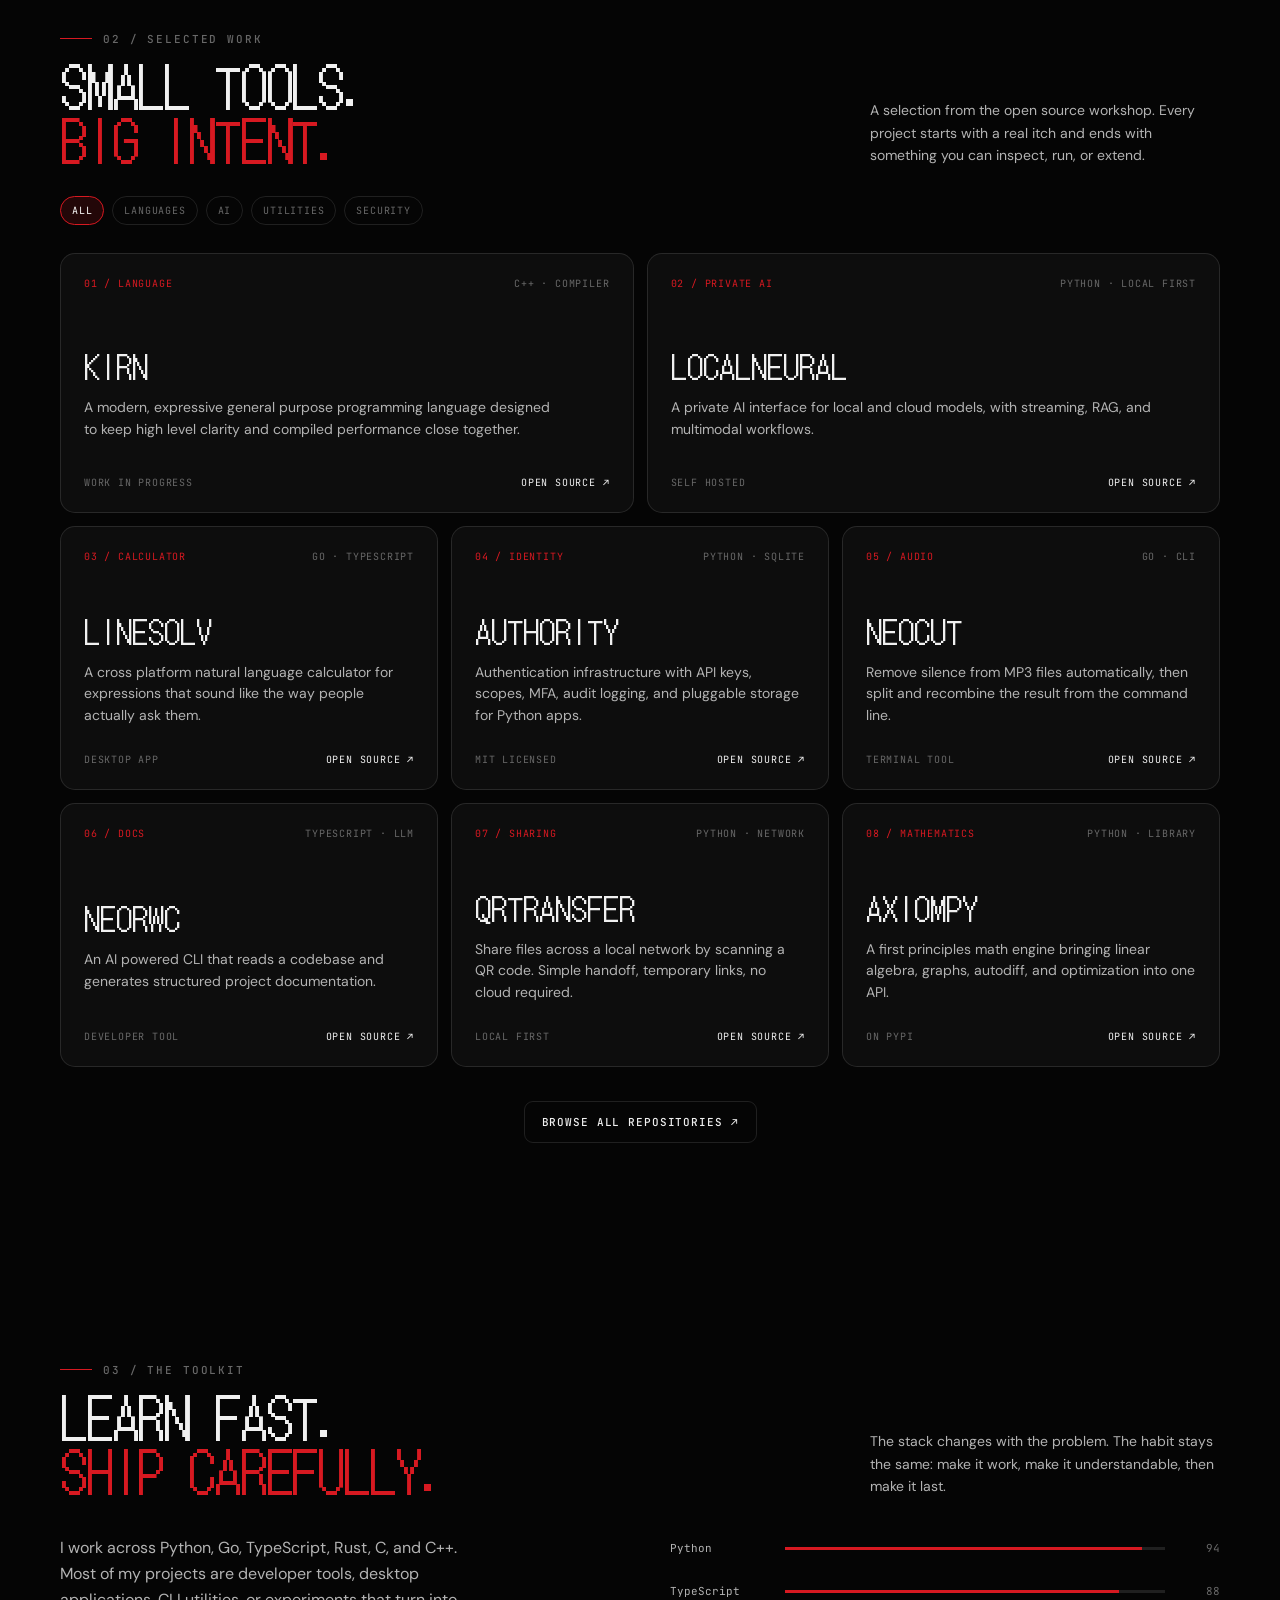
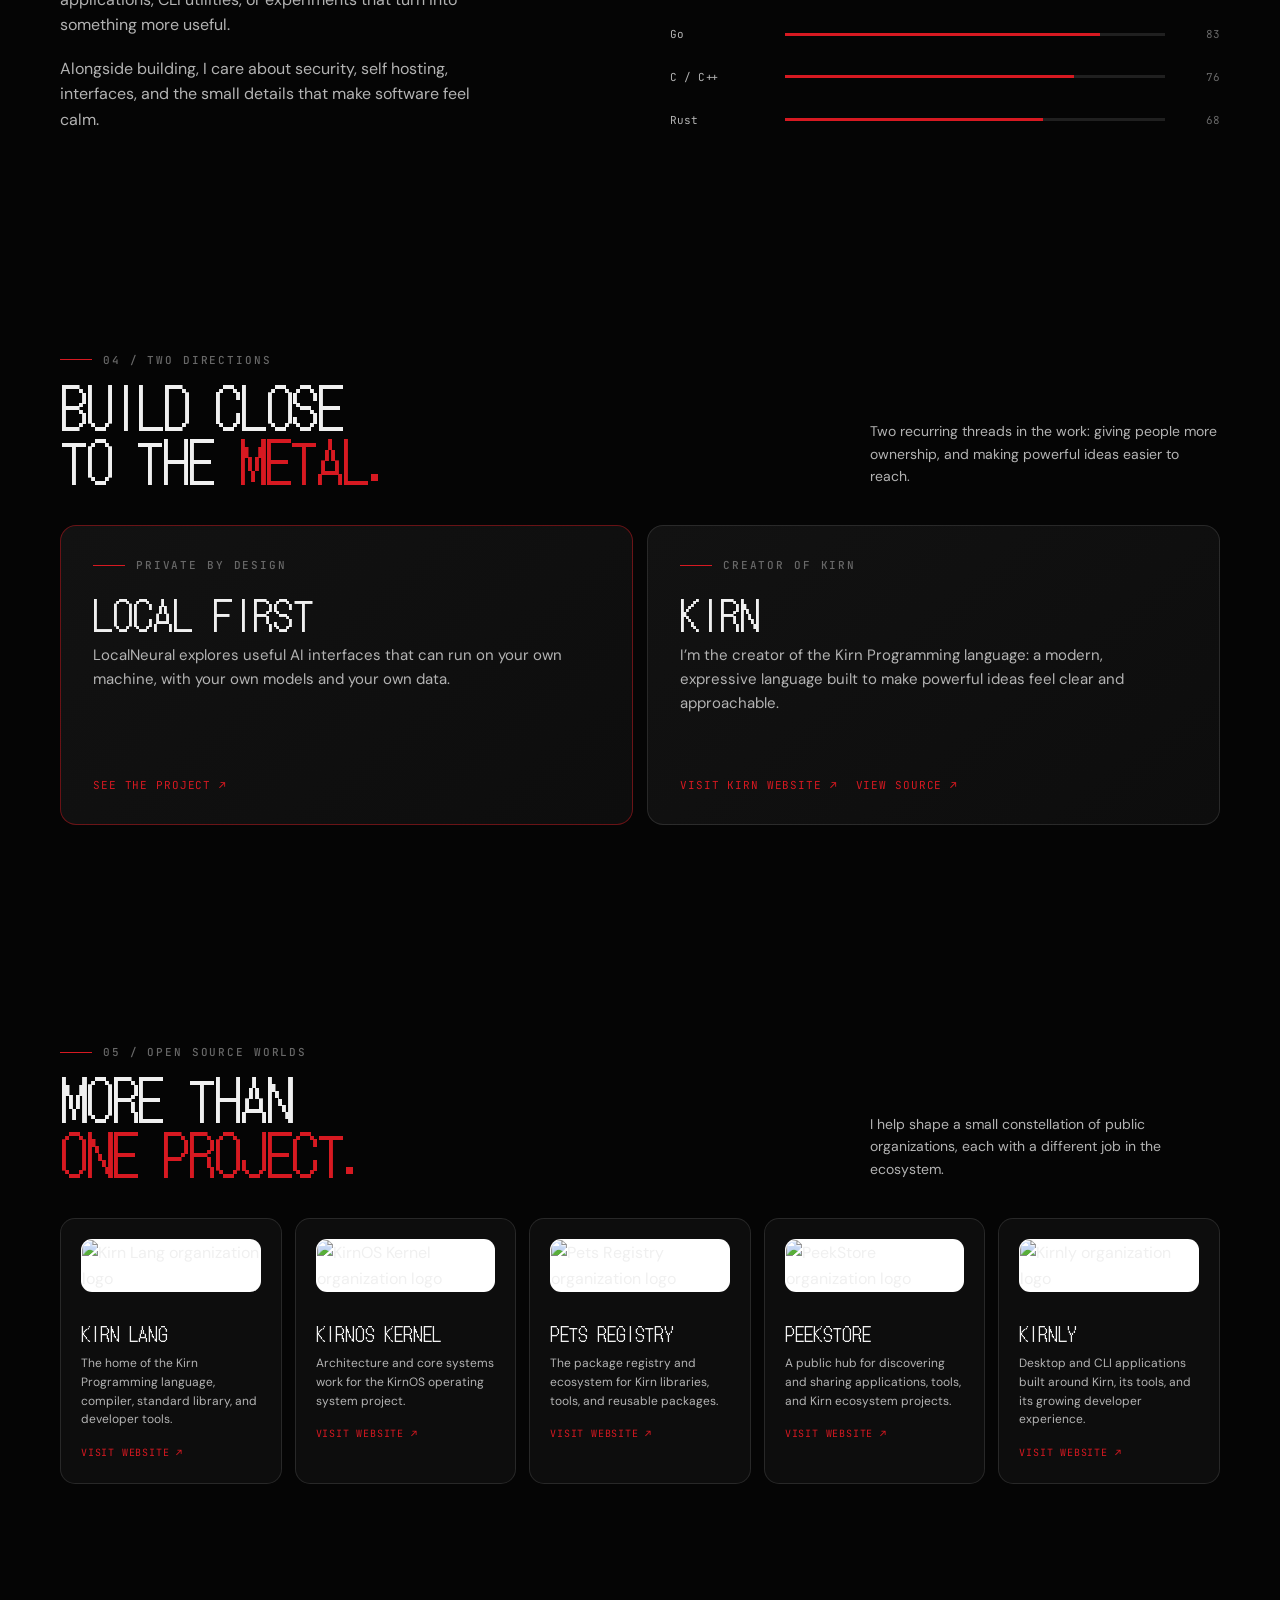
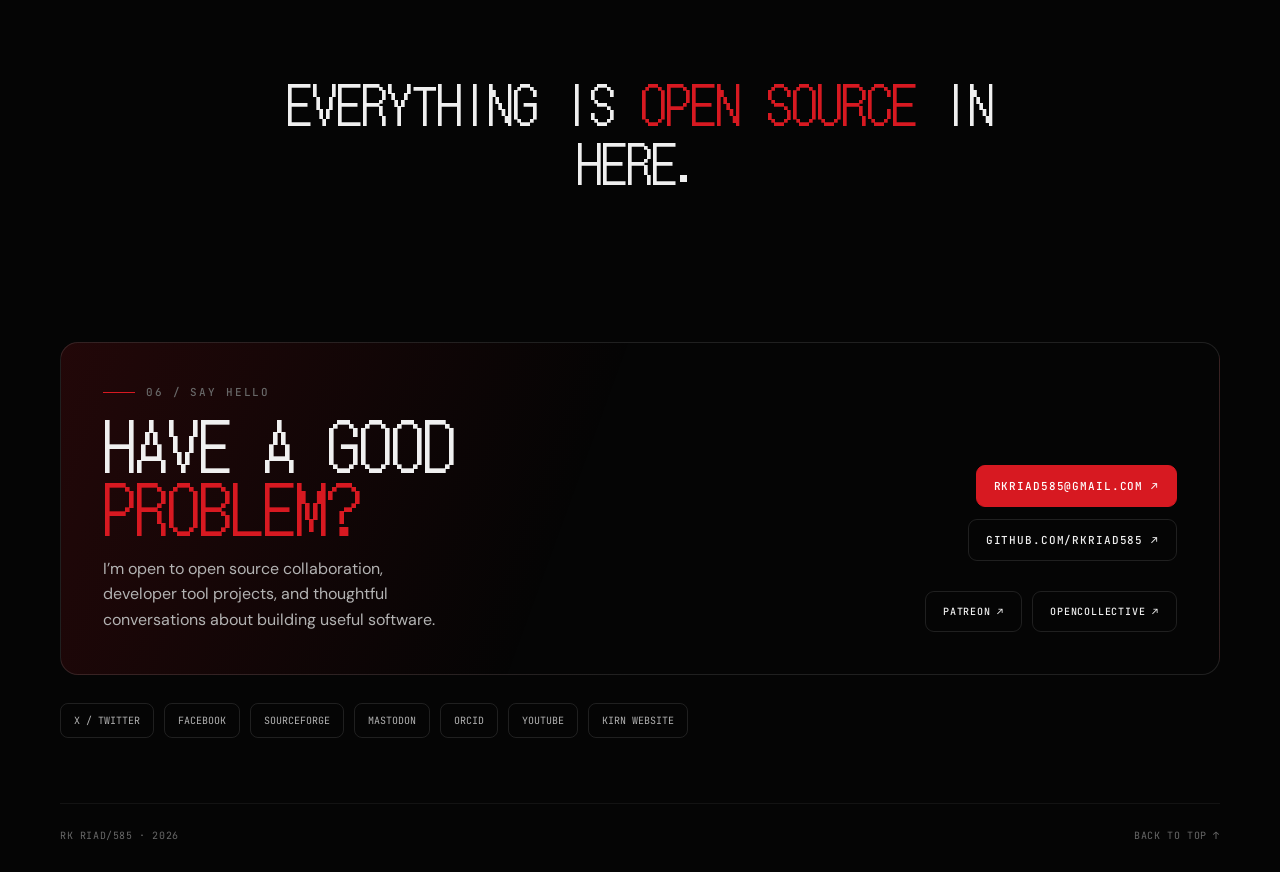
==== commit 154b2cb5: "Update organization sites and favicon links" ====
--- a/index.html
+++ b/index.html
@@ -30,7 +30,9 @@
   <link rel="me" href="https://github.com/rkriad585">
   <link rel="me" href="https://www.facebook.com/rkriad585">
   <link rel="me" href="https://x.com/rk_riad585">
-  <link rel="icon" href="https://avatars.githubusercontent.com/u/107482047?v=4">
+  <link rel="icon" type="image/png" sizes="32x32" href="https://avatars.githubusercontent.com/u/107482047?v=4">
+  <link rel="icon" type="image/png" sizes="192x192" href="https://avatars.githubusercontent.com/u/107482047?v=4">
+  <link rel="apple-touch-icon" sizes="180x180" href="https://avatars.githubusercontent.com/u/107482047?v=4">
   <link rel="preconnect" href="https://fonts.googleapis.com">
   <link rel="preconnect" href="https://fonts.gstatic.com" crossorigin>
   <link href="https://fonts.googleapis.com/css2?family=DM+Sans:wght@400;500;600;700&family=DotGothic16&family=JetBrains+Mono:wght@400;500;600&display=swap" rel="stylesheet">
@@ -57,6 +59,7 @@
     @media(max-width:980px){.org-grid{grid-template-columns:repeat(3,1fr)}}@media(max-width:800px){.wrap{width:min(100% - 30px,600px)}.site-nav{width:calc(100% - 24px);top:10px}.nav-links{position:absolute;top:64px;left:0;right:0;display:none;flex-direction:column;align-items:stretch;gap:0;padding:9px;border:1px solid var(--line);border-radius:13px;background:rgba(10,10,10,.96)}.nav-links.open{display:flex}.nav-links a{padding:12px}.nav-cta{border:0;padding:12px}.nav-toggle{display:block}.hero{grid-template-columns:1fr;gap:45px;padding-top:135px}.hero h1{font-size:clamp(3.2rem,15vw,6rem)}.hero-panel{min-height:330px}.signal-ring{width:180px;height:180px}.section-head{display:block}.section-head p{margin-top:18px}.principles,.stack-layout,.spotlight{grid-template-columns:1fr}.org-grid{grid-template-columns:repeat(2,1fr)}.project:nth-child(n){grid-column:span 12;min-height:230px}.connect-box{display:block;padding:28px}.connect-actions{align-items:flex-start;margin-top:30px}footer{display:block;line-height:2.1}}@media(max-width:460px){.org-grid{grid-template-columns:1fr}.hero-actions .button{width:100%;justify-content:center}.hero-meta{font-size:9px}.stack-row{grid-template-columns:80px 1fr 30px}}
     @media(prefers-reduced-motion:reduce){html{scroll-behavior:auto}.hero-panel:before,.signal-ring,.signal-core,.signal-core:after,.signal-orbit,.signal-sweep{animation:none}.reveal{opacity:1;transform:none;transition:none}.project,.button{transition:none}.cursor-orb{display:none}}
     img{max-width:100%;height:auto}button{font:inherit}h1,h2,h3,p{overflow-wrap:anywhere}.project-top,.project-foot{gap:12px;flex-wrap:wrap}.project-foot a,.connect-actions .button{overflow-wrap:anywhere}.button{max-width:100%}.work-grid{grid-template-columns:repeat(12,minmax(0,1fr))}.work-grid .project{grid-column:span 6}.work-grid .project:nth-child(n+3){grid-column:span 4}footer{align-items:center;gap:16px}footer span:first-child{min-width:0}footer>a{margin-left:auto;white-space:nowrap}@media(max-width:980px){.work-grid .project{grid-column:span 6}.org-grid{grid-template-columns:repeat(3,minmax(0,1fr))}}@media(max-width:800px){footer{display:flex;justify-content:space-between;align-items:center;gap:16px;line-height:1.6;flex-wrap:wrap}}@media(max-width:560px){section{padding:78px 0}.hero{padding-top:120px;padding-bottom:65px}.hero-copy{font-size:16px}.hero-panel{min-height:290px}.panel-top{padding:14px}.signal-cross{width:230px}.signal-label{left:16px;bottom:18px;font-size:9px}.section-head{margin-bottom:28px}.section-head h2{font-size:clamp(1.9rem,10vw,2.8rem)}.principle,.spot-card{padding:22px}.project{padding:18px}.work-grid .project,.work-grid .project:nth-child(n+3){grid-column:span 12}.connect-box{padding:22px}.connect-actions,.connect-actions .button{width:100%}.donate-row{width:100%}.donate-row .button{flex:1;justify-content:center}.social{font-size:9px}footer{display:flex;align-items:center;justify-content:space-between;flex-wrap:wrap}footer>a{margin-left:auto}}
+    .spot-links{display:flex;flex-wrap:wrap;gap:18px}
   </style>
 </head>
 <body>
@@ -67,9 +70,9 @@
     <section id="about" class="wrap"><div class="section-head reveal"><div><div class="eyebrow">01 / Working principles</div><h2>Curious by<br><span>default.</span></h2></div><p>My work lives at the intersection of useful software, clear interfaces, and a healthy suspicion of unnecessary complexity.</p></div><div class="principles"><article class="principle reveal"><span class="num">01</span><h3>Build from first principles</h3><p>Understand the mechanism, then make the interface feel obvious. Math engines, language tools, and utilities all start there.</p></article><article class="principle reveal"><span class="num">02</span><h3>Keep the door open</h3><p>Open source is how I learn in public, share useful work, and leave a project more understandable than I found it.</p></article><article class="principle reveal"><span class="num">03</span><h3>Respect the person using it</h3><p>Fast, focused, privacy aware software is a feature. Good tools should help people stay in control.</p></article></div></section>
     <section id="work" class="wrap"><div class="section-head reveal"><div><div class="eyebrow">02 / Selected work</div><h2>Small tools.<br><span>Big intent.</span></h2></div><p>A selection from the open source workshop. Every project starts with a real itch and ends with something you can inspect, run, or extend.</p></div><div class="filters reveal" role="group" aria-label="Filter projects"><button class="filter active" data-filter="all">All</button><button class="filter" data-filter="language">Languages</button><button class="filter" data-filter="ai">AI</button><button class="filter" data-filter="utility">Utilities</button><button class="filter" data-filter="security">Security</button></div><div class="work-grid"><article class="project reveal" data-category="language"><div class="project-top"><span class="project-index">01 / language</span><span>C++ · compiler</span></div><div><h3>Kirn</h3><p>A modern, expressive general purpose programming language designed to keep high level clarity and compiled performance close together.</p></div><div class="project-foot"><span>work in progress</span><a href="https://github.com/rkriad585/kirn" target="_blank" rel="noopener">Open source ↗</a></div></article><article class="project reveal" data-category="ai"><div class="project-top"><span class="project-index">02 / private ai</span><span>Python · local first</span></div><div><h3>LocalNeural</h3><p>A private AI interface for local and cloud models, with streaming, RAG, and multimodal workflows.</p></div><div class="project-foot"><span>self hosted</span><a href="https://github.com/rkriad585/LocalNeural" target="_blank" rel="noopener">Open source ↗</a></div></article><article class="project reveal" data-category="utility"><div class="project-top"><span class="project-index">03 / calculator</span><span>Go · TypeScript</span></div><div><h3>LineSolv</h3><p>A cross platform natural language calculator for expressions that sound like the way people actually ask them.</p></div><div class="project-foot"><span>desktop app</span><a href="https://github.com/rkriad585/LineSolv" target="_blank" rel="noopener">Open source ↗</a></div></article><article class="project reveal" data-category="security"><div class="project-top"><span class="project-index">04 / identity</span><span>Python · SQLite</span></div><div><h3>Authority</h3><p>Authentication infrastructure with API keys, scopes, MFA, audit logging, and pluggable storage for Python apps.</p></div><div class="project-foot"><span>MIT licensed</span><a href="https://github.com/rkriad585/authority" target="_blank" rel="noopener">Open source ↗</a></div></article><article class="project reveal" data-category="utility"><div class="project-top"><span class="project-index">05 / audio</span><span>Go · CLI</span></div><div><h3>neocut</h3><p>Remove silence from MP3 files automatically, then split and recombine the result from the command line.</p></div><div class="project-foot"><span>terminal tool</span><a href="https://github.com/rkriad585/neocut" target="_blank" rel="noopener">Open source ↗</a></div></article><article class="project reveal" data-category="ai"><div class="project-top"><span class="project-index">06 / docs</span><span>TypeScript · LLM</span></div><div><h3>neorwc</h3><p>An AI powered CLI that reads a codebase and generates structured project documentation.</p></div><div class="project-foot"><span>developer tool</span><a href="https://github.com/rkriad585/neorwc-cli" target="_blank" rel="noopener">Open source ↗</a></div></article><article class="project reveal" data-category="utility"><div class="project-top"><span class="project-index">07 / sharing</span><span>Python · network</span></div><div><h3>qrtransfer</h3><p>Share files across a local network by scanning a QR code. Simple handoff, temporary links, no cloud required.</p></div><div class="project-foot"><span>local first</span><a href="https://github.com/rkriad585/qrtransfer" target="_blank" rel="noopener">Open source ↗</a></div></article><article class="project reveal" data-category="language"><div class="project-top"><span class="project-index">08 / mathematics</span><span>Python · library</span></div><div><h3>AxiomPy</h3><p>A first principles math engine bringing linear algebra, graphs, autodiff, and optimization into one API.</p></div><div class="project-foot"><span>on PyPI</span><a href="https://github.com/rkriad585/AxiomPy" target="_blank" rel="noopener">Open source ↗</a></div></article></div><div style="text-align:center;margin-top:34px" class="reveal"><a class="button" href="https://github.com/rkriad585?tab=repositories" target="_blank" rel="noopener">Browse all repositories ↗</a></div></section>
     <section id="stack" class="wrap"><div class="section-head reveal"><div><div class="eyebrow">03 / The toolkit</div><h2>Learn fast.<br><span>Ship carefully.</span></h2></div><p>The stack changes with the problem. The habit stays the same: make it work, make it understandable, then make it last.</p></div><div class="stack-layout"><div class="stack-copy reveal"><p>I work across Python, Go, TypeScript, Rust, C, and C++. Most of my projects are developer tools, desktop applications, CLI utilities, or experiments that turn into something more useful.</p><p>Alongside building, I care about security, self hosting, interfaces, and the small details that make software feel calm.</p></div><div class="stack-list reveal"><div class="stack-row"><span>Python</span><div class="meter" style="--value:94%"><i></i></div><em>94</em></div><div class="stack-row"><span>TypeScript</span><div class="meter" style="--value:88%"><i></i></div><em>88</em></div><div class="stack-row"><span>Go</span><div class="meter" style="--value:83%"><i></i></div><em>83</em></div><div class="stack-row"><span>C / C++</span><div class="meter" style="--value:76%"><i></i></div><em>76</em></div><div class="stack-row"><span>Rust</span><div class="meter" style="--value:68%"><i></i></div><em>68</em></div></div></div></section>
-    <section class="wrap"><div class="section-head reveal"><div><div class="eyebrow">04 / Two directions</div><h2>Build close<br>to the <span>metal.</span></h2></div><p>Two recurring threads in the work: giving people more ownership, and making powerful ideas easier to reach.</p></div><div class="spotlight"><article class="spot-card reveal"><div><div class="eyebrow">Private by design</div><h3>Local first</h3><p>LocalNeural explores useful AI interfaces that can run on your own machine, with your own models and your own data.</p></div><a class="spot-link" href="https://github.com/rkriad585/LocalNeural" target="_blank" rel="noopener">See the project ↗</a></article><article class="spot-card reveal"><div><div class="eyebrow">Built from scratch</div><h3>Clear primitives</h3><p>Kirn and AxiomPy are exercises in understanding the foundations: languages, math, and the tools that sit underneath the screen.</p></div><a class="spot-link" href="https://github.com/rkriad585/kirn" target="_blank" rel="noopener">See the project ↗</a></article></div></section>
-    <section id="orgs" class="wrap"><div class="section-head reveal"><div><div class="eyebrow">05 / Open source worlds</div><h2>More than<br><span>one project.</span></h2></div><p>I help shape a small constellation of public organizations, each with a different job in the ecosystem.</p></div><div class="org-grid"><article class="org-card reveal"><img src="https://github.com/kirn-lang.png?size=96" alt="Kirn Lang organization logo" loading="lazy"><h3>Kirn Lang</h3><p>The home of the Kirn Programming language, compiler, standard library, and developer tools.</p><a href="https://github.com/kirn-lang" target="_blank" rel="noopener">Visit org ↗</a></article><article class="org-card reveal"><img src="https://github.com/kirnos-kernel.png?size=96" alt="KirnOS Kernel organization logo" loading="lazy"><h3>KirnOS Kernel</h3><p>Architecture and core systems work for the KirnOS operating system project.</p><a href="https://github.com/kirnos-kernel" target="_blank" rel="noopener">Visit org ↗</a></article><article class="org-card reveal"><img src="https://github.com/pets-registry.png?size=96" alt="Pets Registry organization logo" loading="lazy"><h3>Pets Registry</h3><p>The package registry and ecosystem for Kirn libraries, tools, and reusable packages.</p><a href="https://github.com/pets-registry" target="_blank" rel="noopener">Visit org ↗</a></article><article class="org-card reveal"><img src="https://github.com/peekstore.png?size=96" alt="PeekStore organization logo" loading="lazy"><h3>PeekStore</h3><p>A public hub for discovering and sharing applications, tools, and Kirn ecosystem projects.</p><a href="https://github.com/peekstore" target="_blank" rel="noopener">Visit org ↗</a></article><article class="org-card reveal"><img src="https://github.com/kirnly.png?size=96" alt="Kirnly organization logo" loading="lazy"><h3>Kirnly</h3><p>Desktop and CLI applications built around Kirn, its tools, and its growing developer experience.</p><a href="https://github.com/kirnly" target="_blank" rel="noopener">Visit org ↗</a></article></div></section>
-    <section class="quote wrap reveal"><p>Everything is <span>open source</span> in here.</p></section><section id="connect" class="wrap connect"><div class="connect-box reveal"><div><div class="eyebrow">06 / Say hello</div><h2>Have a good<br><span>problem?</span></h2><p>I’m open to thoughtful collaboration, useful conversations, and projects with room to learn.</p></div><div class="connect-actions"><a class="button primary" href="mailto:rkriad585@gmail.com">rkriad585@gmail.com ↗</a><a class="button" href="https://github.com/rkriad585" target="_blank" rel="noopener">github.com/rkriad585 ↗</a><div class="donate-row"><a class="button" href="https://www.patreon.com/rkriad585" target="_blank" rel="noopener">Patreon ↗</a><a class="button" href="https://opencollective.com/rkriad585" target="_blank" rel="noopener">OpenCollective ↗</a></div></div></div><div class="socials reveal"><a class="social" href="https://x.com/rk_riad585" target="_blank" rel="noopener">X / Twitter</a><a class="social" href="https://www.facebook.com/rkriad585" target="_blank" rel="noopener">Facebook</a><a class="social" href="https://sourceforge.net/u/rkriad585" target="_blank" rel="noopener">SourceForge</a><a class="social" href="https://mastodon.social/@rkriad585" target="_blank" rel="me noopener">Mastodon</a><a class="social" href="https://orcid.org/0009-0005-7611-7453" target="_blank" rel="noopener">ORCID</a><a class="social" href="https://youtube.com/@rkriad585" target="_blank" rel="noopener">YouTube</a><a class="social" href="https://kirn-lang.github.io" target="_blank" rel="noopener">Kirn website</a></div></section>
+    <section class="wrap"><div class="section-head reveal"><div><div class="eyebrow">04 / Two directions</div><h2>Build close<br>to the <span>metal.</span></h2></div><p>Two recurring threads in the work: giving people more ownership, and making powerful ideas easier to reach.</p></div><div class="spotlight"><article class="spot-card reveal"><div><div class="eyebrow">Private by design</div><h3>Local first</h3><p>LocalNeural explores useful AI interfaces that can run on your own machine, with your own models and your own data.</p></div><a class="spot-link" href="https://github.com/rkriad585/LocalNeural" target="_blank" rel="noopener">See the project ↗</a></article><article class="spot-card reveal"><div><div class="eyebrow">Creator of Kirn</div><h3>Kirn</h3><p>I’m the creator of the Kirn Programming language: a modern, expressive language built to make powerful ideas feel clear and approachable.</p></div><div class="spot-links"><a class="spot-link" href="https://kirn-lang.github.io" target="_blank" rel="noopener">Visit Kirn website ↗</a><a class="spot-link" href="https://github.com/rkriad585/kirn" target="_blank" rel="noopener">View source ↗</a></div></article></div></section>
+    <section id="orgs" class="wrap"><div class="section-head reveal"><div><div class="eyebrow">05 / Open source worlds</div><h2>More than<br><span>one project.</span></h2></div><p>I help shape a small constellation of public organizations, each with a different job in the ecosystem.</p></div><div class="org-grid"><article class="org-card reveal"><img src="https://github.com/kirn-lang.png?size=96" alt="Kirn Lang organization logo" loading="lazy"><h3>Kirn Lang</h3><p>The home of the Kirn Programming language, compiler, standard library, and developer tools.</p><a href="https://kirn-lang.github.io" target="_blank" rel="noopener">Visit website ↗</a></article><article class="org-card reveal"><img src="https://github.com/kirnos-kernel.png?size=96" alt="KirnOS Kernel organization logo" loading="lazy"><h3>KirnOS Kernel</h3><p>Architecture and core systems work for the KirnOS operating system project.</p><a href="https://kirnos-kernel.github.io" target="_blank" rel="noopener">Visit website ↗</a></article><article class="org-card reveal"><img src="https://github.com/pets-registry.png?size=96" alt="Pets Registry organization logo" loading="lazy"><h3>Pets Registry</h3><p>The package registry and ecosystem for Kirn libraries, tools, and reusable packages.</p><a href="https://pets-registry.github.io" target="_blank" rel="noopener">Visit website ↗</a></article><article class="org-card reveal"><img src="https://github.com/peekstore.png?size=96" alt="PeekStore organization logo" loading="lazy"><h3>PeekStore</h3><p>A public hub for discovering and sharing applications, tools, and Kirn ecosystem projects.</p><a href="https://peekstore.github.io" target="_blank" rel="noopener">Visit website ↗</a></article><article class="org-card reveal"><img src="https://github.com/kirnly.png?size=96" alt="Kirnly organization logo" loading="lazy"><h3>Kirnly</h3><p>Desktop and CLI applications built around Kirn, its tools, and its growing developer experience.</p><a href="https://kirnly.github.io" target="_blank" rel="noopener">Visit website ↗</a></article></div></section>
+    <section class="quote wrap reveal"><p>Everything is <span>open source</span> in here.</p></section><section id="connect" class="wrap connect"><div class="connect-box reveal"><div><div class="eyebrow">06 / Say hello</div><h2>Have a good<br><span>problem?</span></h2><p>I’m open to open source collaboration, developer tool projects, and thoughtful conversations about building useful software.</p></div><div class="connect-actions"><a class="button primary" href="mailto:rkriad585@gmail.com">rkriad585@gmail.com ↗</a><a class="button" href="https://github.com/rkriad585" target="_blank" rel="noopener">github.com/rkriad585 ↗</a><div class="donate-row"><a class="button" href="https://www.patreon.com/rkriad585" target="_blank" rel="noopener">Patreon ↗</a><a class="button" href="https://opencollective.com/rkriad585" target="_blank" rel="noopener">OpenCollective ↗</a></div></div></div><div class="socials reveal"><a class="social" href="https://x.com/rk_riad585" target="_blank" rel="noopener">X / Twitter</a><a class="social" href="https://www.facebook.com/rkriad585" target="_blank" rel="noopener">Facebook</a><a class="social" href="https://sourceforge.net/u/rkriad585" target="_blank" rel="noopener">SourceForge</a><a class="social" href="https://mastodon.social/@rkriad585" target="_blank" rel="me noopener">Mastodon</a><a class="social" href="https://orcid.org/0009-0005-7611-7453" target="_blank" rel="noopener">ORCID</a><a class="social" href="https://youtube.com/@rkriad585" target="_blank" rel="noopener">YouTube</a><a class="social" href="https://kirn-lang.github.io" target="_blank" rel="noopener">Kirn website</a></div></section>
   </main><footer class="wrap"><span>RK RIAD/585 · <span data-year></span></span><a href="#top" aria-label="Back to top">Back to top ↑</a></footer>
   <script>
     (function(){var reduced=window.matchMedia('(prefers-reduced-motion: reduce)').matches,orb=document.querySelector('.cursor-orb'),mx=0,my=0,ox=0,oy=0;if(!reduced&&window.matchMedia('(pointer:fine)').matches){document.addEventListener('pointermove',function(e){mx=e.clientX;my=e.clientY;orb.classList.add('visible')});document.addEventListener('pointerover',function(e){if(e.target.closest('a,button,.project'))orb.classList.add('big');else orb.classList.remove('big')});(function loop(){ox+=(mx-ox)*.16;oy+=(my-oy)*.16;orb.style.left=ox+'px';orb.style.top=oy+'px';requestAnimationFrame(loop)})()}var toggle=document.querySelector('.nav-toggle'),links=document.querySelector('.nav-links');toggle.addEventListener('click',function(){var open=links.classList.toggle('open');toggle.setAttribute('aria-expanded',open)});links.querySelectorAll('a').forEach(function(a){a.addEventListener('click',function(){links.classList.remove('open');toggle.setAttribute('aria-expanded','false')})});var observer=new IntersectionObserver(function(entries){entries.forEach(function(entry){if(entry.isIntersecting){entry.target.classList.add('in');entry.target.querySelectorAll('.meter').forEach(function(m){m.classList.add('is-on')});observer.unobserve(entry.target)}})},{threshold:.12});document.querySelectorAll('.reveal').forEach(function(el){observer.observe(el)});document.querySelectorAll('.filter').forEach(function(button){button.addEventListener('click',function(){document.querySelectorAll('.filter').forEach(function(b){b.classList.remove('active')});button.classList.add('active');var filter=button.dataset.filter;document.querySelectorAll('.project').forEach(function(card){card.classList.toggle('is-hidden',filter!=='all'&&card.dataset.category!==filter)})})});document.querySelector('[data-year]').textContent=new Date().getFullYear()})();
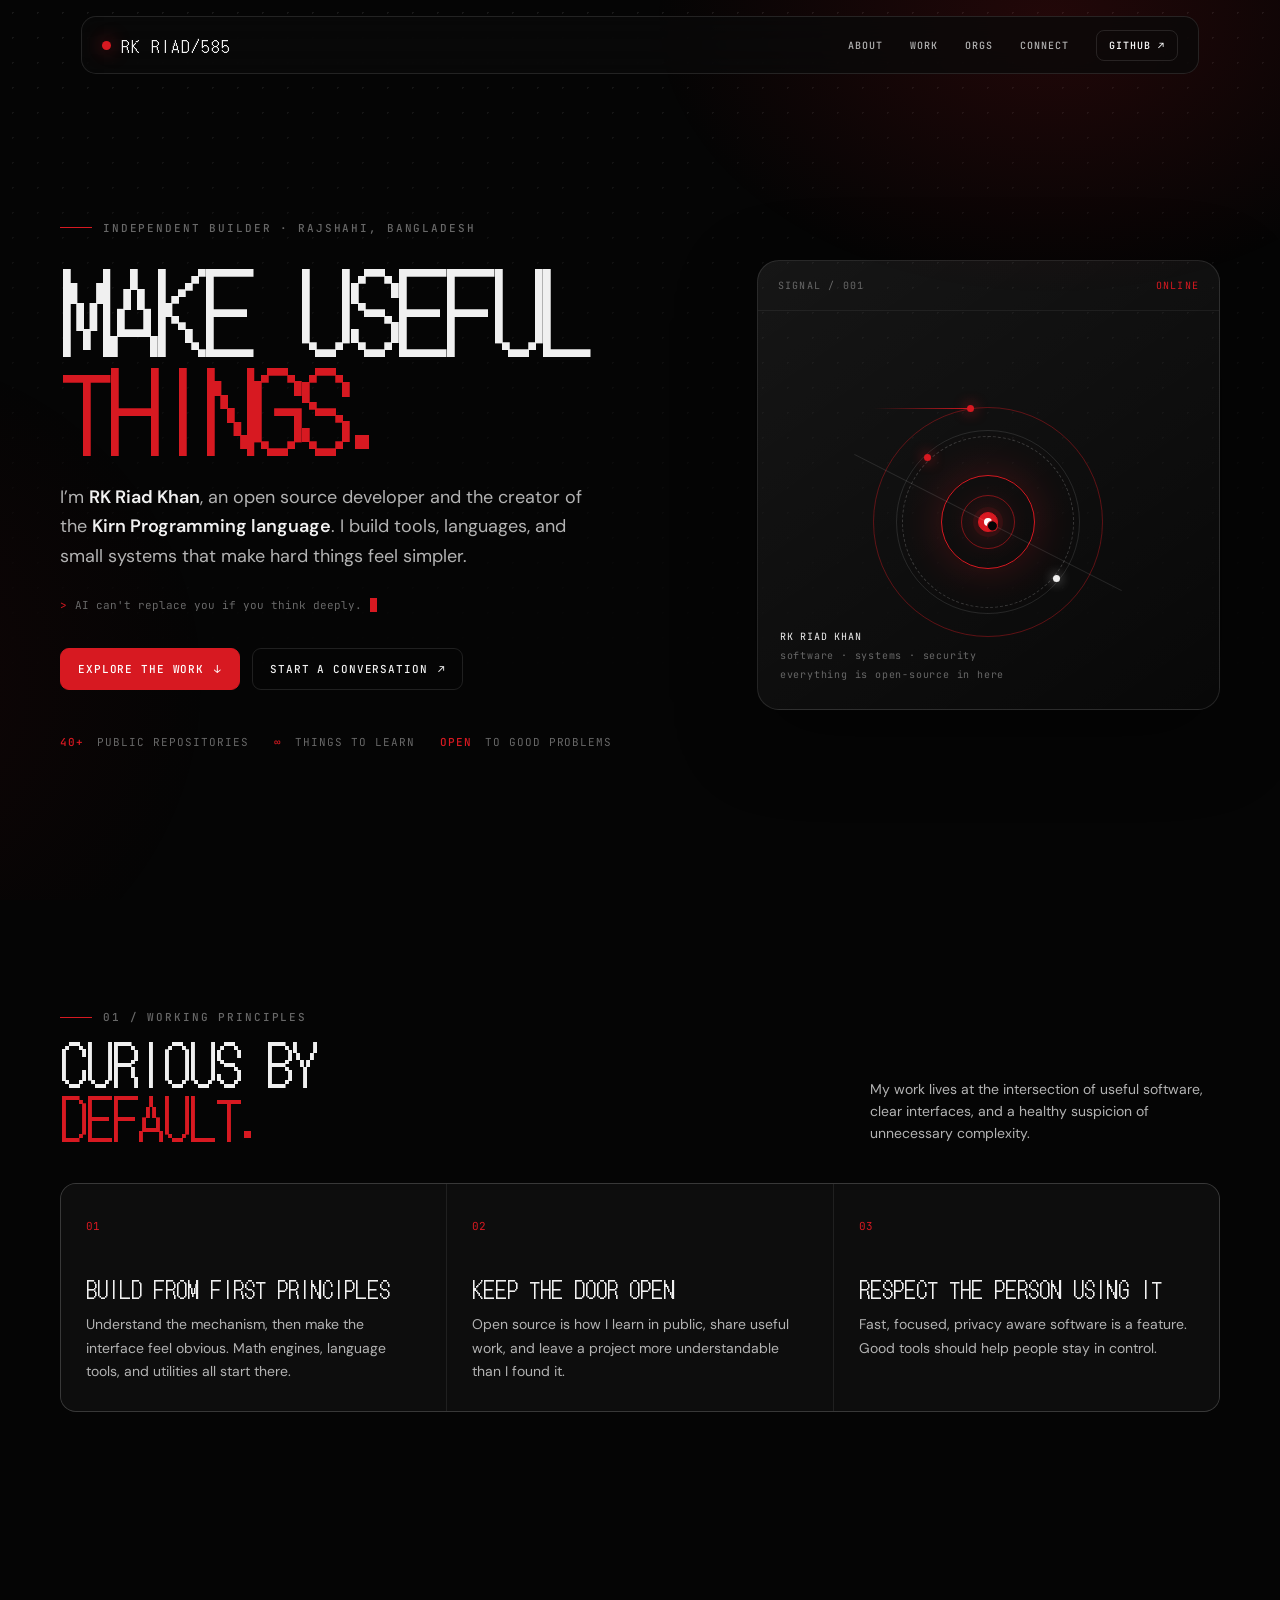
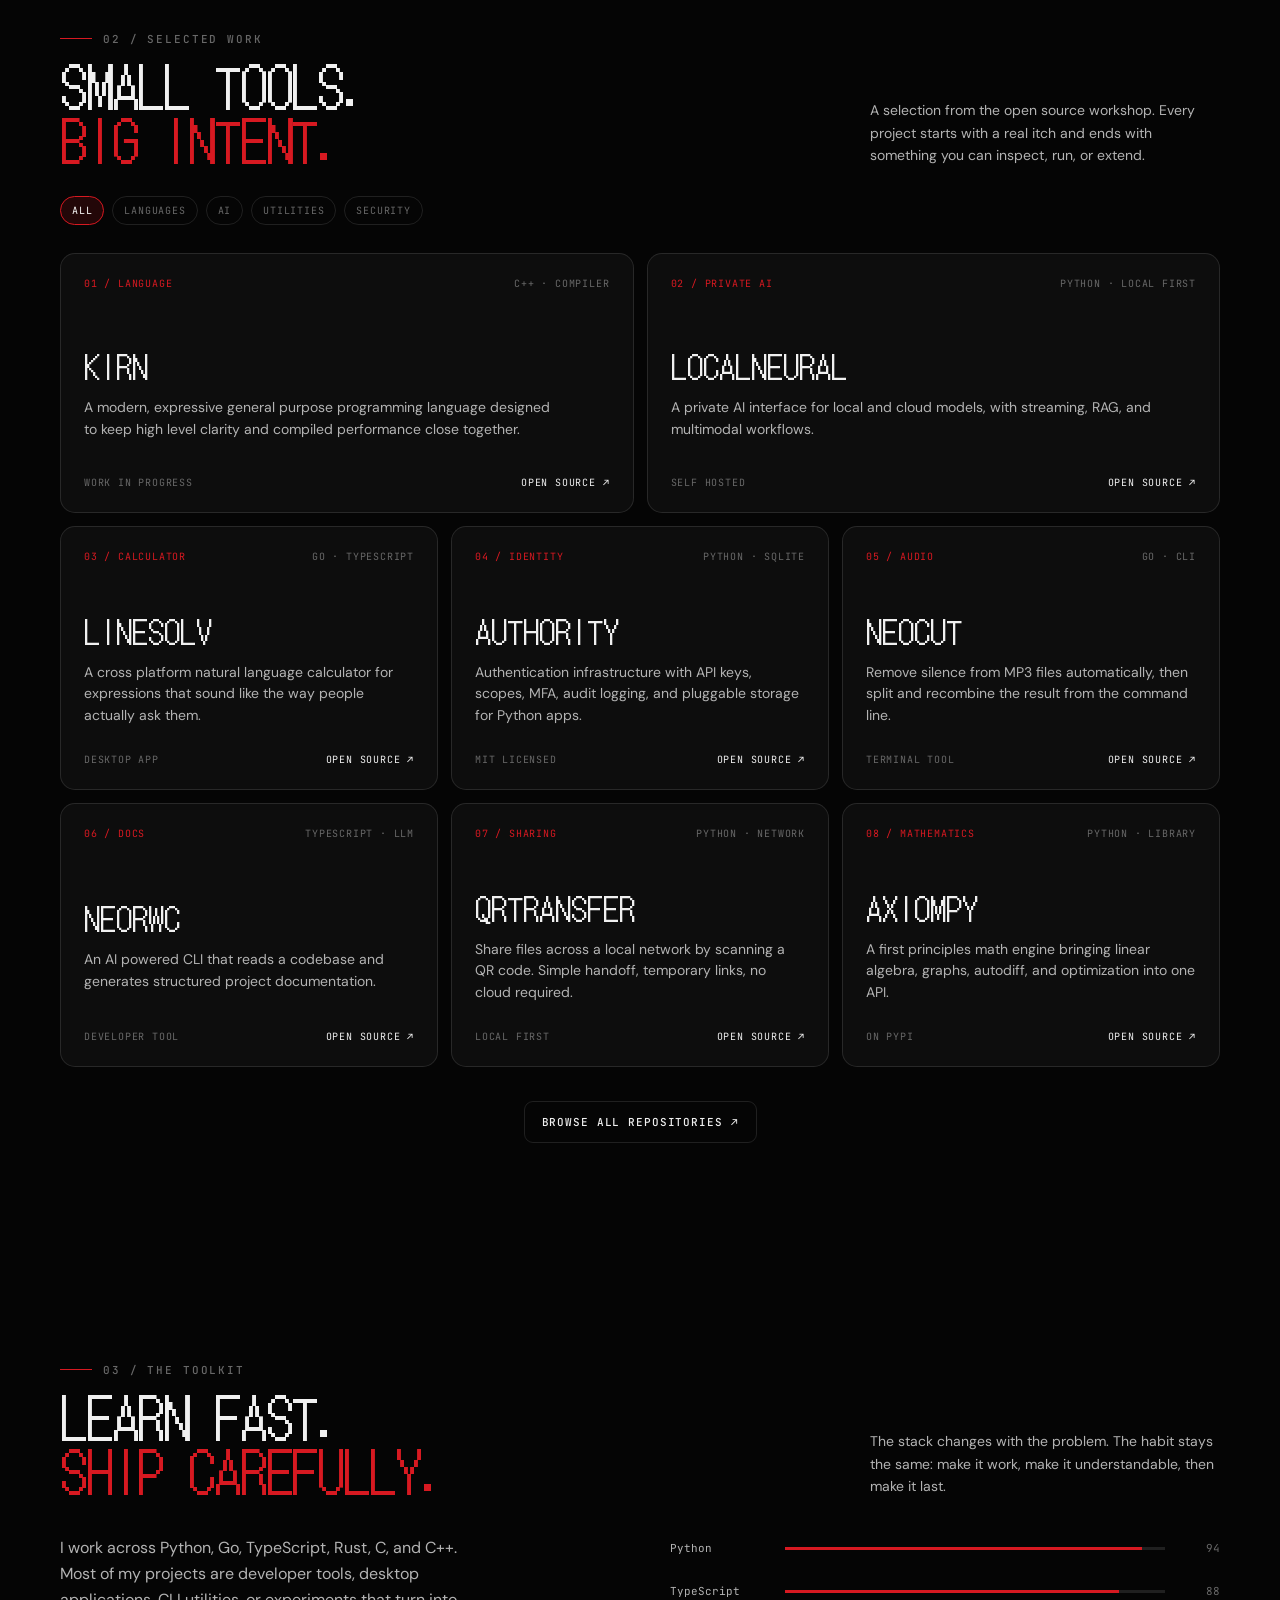
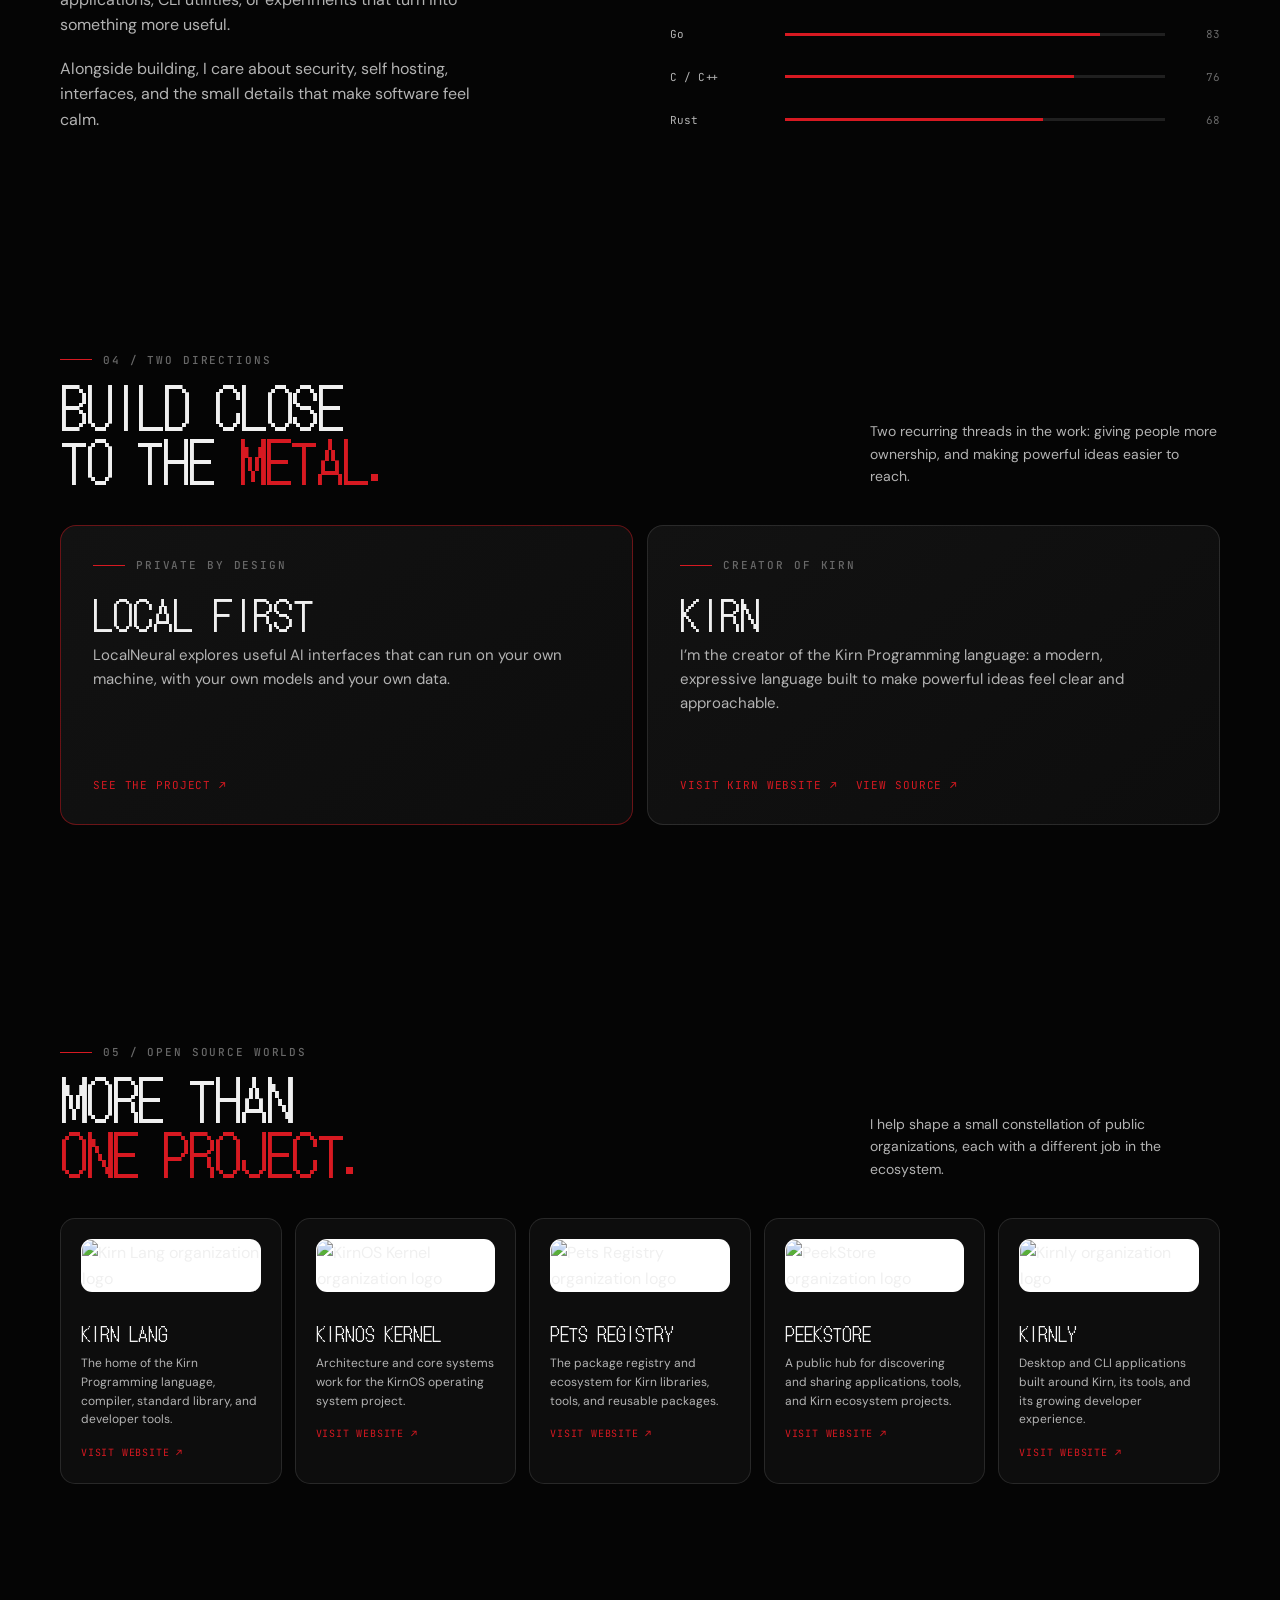
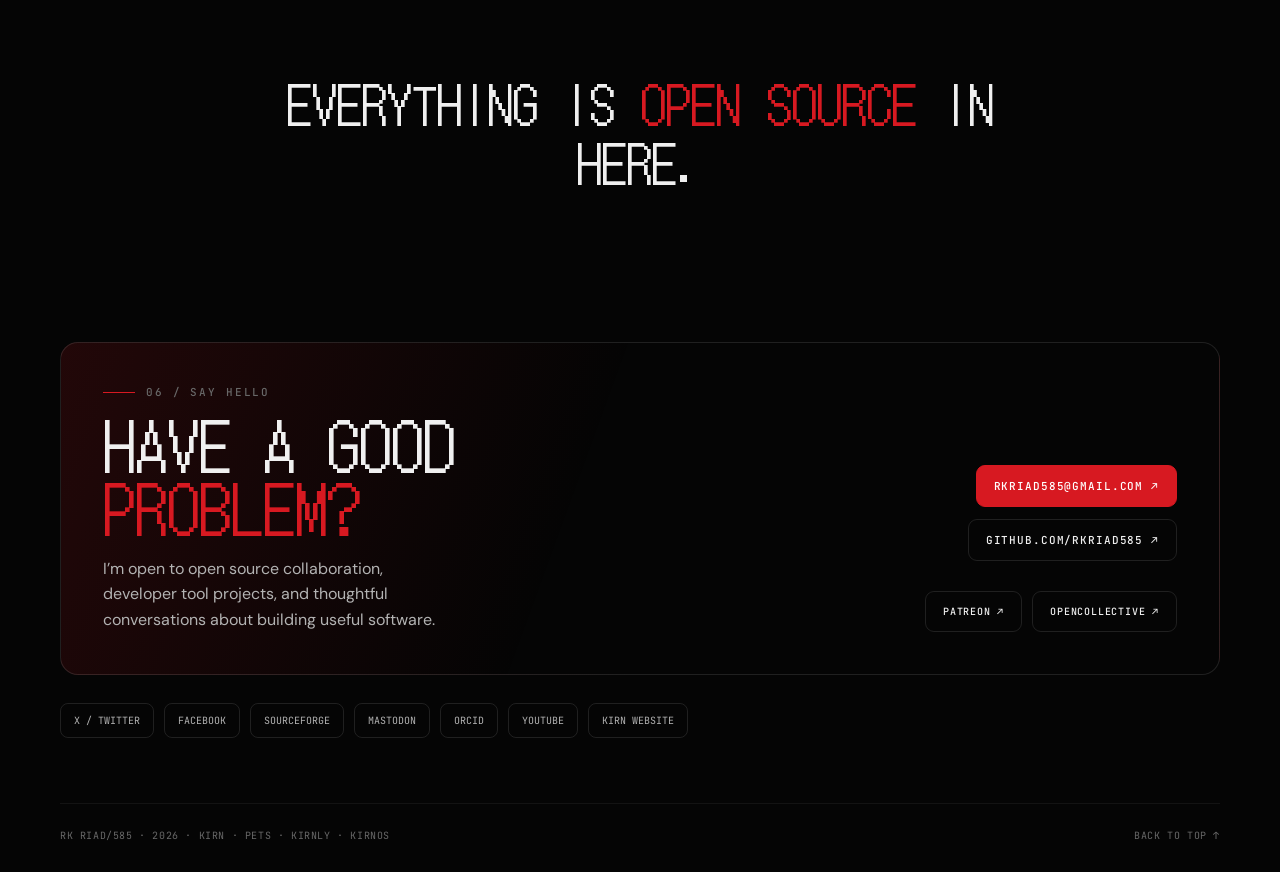
==== commit 8ee0bf6d: "docs: add project docs and ecosystem links" ====
--- a/index.html
+++ b/index.html
@@ -73,7 +73,7 @@
     <section class="wrap"><div class="section-head reveal"><div><div class="eyebrow">04 / Two directions</div><h2>Build close<br>to the <span>metal.</span></h2></div><p>Two recurring threads in the work: giving people more ownership, and making powerful ideas easier to reach.</p></div><div class="spotlight"><article class="spot-card reveal"><div><div class="eyebrow">Private by design</div><h3>Local first</h3><p>LocalNeural explores useful AI interfaces that can run on your own machine, with your own models and your own data.</p></div><a class="spot-link" href="https://github.com/rkriad585/LocalNeural" target="_blank" rel="noopener">See the project ↗</a></article><article class="spot-card reveal"><div><div class="eyebrow">Creator of Kirn</div><h3>Kirn</h3><p>I’m the creator of the Kirn Programming language: a modern, expressive language built to make powerful ideas feel clear and approachable.</p></div><div class="spot-links"><a class="spot-link" href="https://kirn-lang.github.io" target="_blank" rel="noopener">Visit Kirn website ↗</a><a class="spot-link" href="https://github.com/rkriad585/kirn" target="_blank" rel="noopener">View source ↗</a></div></article></div></section>
     <section id="orgs" class="wrap"><div class="section-head reveal"><div><div class="eyebrow">05 / Open source worlds</div><h2>More than<br><span>one project.</span></h2></div><p>I help shape a small constellation of public organizations, each with a different job in the ecosystem.</p></div><div class="org-grid"><article class="org-card reveal"><img src="https://github.com/kirn-lang.png?size=96" alt="Kirn Lang organization logo" loading="lazy"><h3>Kirn Lang</h3><p>The home of the Kirn Programming language, compiler, standard library, and developer tools.</p><a href="https://kirn-lang.github.io" target="_blank" rel="noopener">Visit website ↗</a></article><article class="org-card reveal"><img src="https://github.com/kirnos-kernel.png?size=96" alt="KirnOS Kernel organization logo" loading="lazy"><h3>KirnOS Kernel</h3><p>Architecture and core systems work for the KirnOS operating system project.</p><a href="https://kirnos-kernel.github.io" target="_blank" rel="noopener">Visit website ↗</a></article><article class="org-card reveal"><img src="https://github.com/pets-registry.png?size=96" alt="Pets Registry organization logo" loading="lazy"><h3>Pets Registry</h3><p>The package registry and ecosystem for Kirn libraries, tools, and reusable packages.</p><a href="https://pets-registry.github.io" target="_blank" rel="noopener">Visit website ↗</a></article><article class="org-card reveal"><img src="https://github.com/peekstore.png?size=96" alt="PeekStore organization logo" loading="lazy"><h3>PeekStore</h3><p>A public hub for discovering and sharing applications, tools, and Kirn ecosystem projects.</p><a href="https://peekstore.github.io" target="_blank" rel="noopener">Visit website ↗</a></article><article class="org-card reveal"><img src="https://github.com/kirnly.png?size=96" alt="Kirnly organization logo" loading="lazy"><h3>Kirnly</h3><p>Desktop and CLI applications built around Kirn, its tools, and its growing developer experience.</p><a href="https://kirnly.github.io" target="_blank" rel="noopener">Visit website ↗</a></article></div></section>
     <section class="quote wrap reveal"><p>Everything is <span>open source</span> in here.</p></section><section id="connect" class="wrap connect"><div class="connect-box reveal"><div><div class="eyebrow">06 / Say hello</div><h2>Have a good<br><span>problem?</span></h2><p>I’m open to open source collaboration, developer tool projects, and thoughtful conversations about building useful software.</p></div><div class="connect-actions"><a class="button primary" href="mailto:rkriad585@gmail.com">rkriad585@gmail.com ↗</a><a class="button" href="https://github.com/rkriad585" target="_blank" rel="noopener">github.com/rkriad585 ↗</a><div class="donate-row"><a class="button" href="https://www.patreon.com/rkriad585" target="_blank" rel="noopener">Patreon ↗</a><a class="button" href="https://opencollective.com/rkriad585" target="_blank" rel="noopener">OpenCollective ↗</a></div></div></div><div class="socials reveal"><a class="social" href="https://x.com/rk_riad585" target="_blank" rel="noopener">X / Twitter</a><a class="social" href="https://www.facebook.com/rkriad585" target="_blank" rel="noopener">Facebook</a><a class="social" href="https://sourceforge.net/u/rkriad585" target="_blank" rel="noopener">SourceForge</a><a class="social" href="https://mastodon.social/@rkriad585" target="_blank" rel="me noopener">Mastodon</a><a class="social" href="https://orcid.org/0009-0005-7611-7453" target="_blank" rel="noopener">ORCID</a><a class="social" href="https://youtube.com/@rkriad585" target="_blank" rel="noopener">YouTube</a><a class="social" href="https://kirn-lang.github.io" target="_blank" rel="noopener">Kirn website</a></div></section>
-  </main><footer class="wrap"><span>RK RIAD/585 · <span data-year></span></span><a href="#top" aria-label="Back to top">Back to top ↑</a></footer>
+  </main><footer class="wrap"><span>RK RIAD/585 · <span data-year></span> · <a href="https://kirn-lang.github.io/" target="_blank" rel="noopener">Kirn</a> · <a href="https://pets-registry.github.io/" target="_blank" rel="noopener">Pets</a> · <a href="https://kirnly.github.io/" target="_blank" rel="noopener">Kirnly</a> · <a href="https://kirnos-kernel.github.io/" target="_blank" rel="noopener">KirnOS</a></span><a href="#top" aria-label="Back to top">Back to top ↑</a></footer>
   <script>
     (function(){var reduced=window.matchMedia('(prefers-reduced-motion: reduce)').matches,orb=document.querySelector('.cursor-orb'),mx=0,my=0,ox=0,oy=0;if(!reduced&&window.matchMedia('(pointer:fine)').matches){document.addEventListener('pointermove',function(e){mx=e.clientX;my=e.clientY;orb.classList.add('visible')});document.addEventListener('pointerover',function(e){if(e.target.closest('a,button,.project'))orb.classList.add('big');else orb.classList.remove('big')});(function loop(){ox+=(mx-ox)*.16;oy+=(my-oy)*.16;orb.style.left=ox+'px';orb.style.top=oy+'px';requestAnimationFrame(loop)})()}var toggle=document.querySelector('.nav-toggle'),links=document.querySelector('.nav-links');toggle.addEventListener('click',function(){var open=links.classList.toggle('open');toggle.setAttribute('aria-expanded',open)});links.querySelectorAll('a').forEach(function(a){a.addEventListener('click',function(){links.classList.remove('open');toggle.setAttribute('aria-expanded','false')})});var observer=new IntersectionObserver(function(entries){entries.forEach(function(entry){if(entry.isIntersecting){entry.target.classList.add('in');entry.target.querySelectorAll('.meter').forEach(function(m){m.classList.add('is-on')});observer.unobserve(entry.target)}})},{threshold:.12});document.querySelectorAll('.reveal').forEach(function(el){observer.observe(el)});document.querySelectorAll('.filter').forEach(function(button){button.addEventListener('click',function(){document.querySelectorAll('.filter').forEach(function(b){b.classList.remove('active')});button.classList.add('active');var filter=button.dataset.filter;document.querySelectorAll('.project').forEach(function(card){card.classList.toggle('is-hidden',filter!=='all'&&card.dataset.category!==filter)})})});document.querySelector('[data-year]').textContent=new Date().getFullYear()})();
   </script>
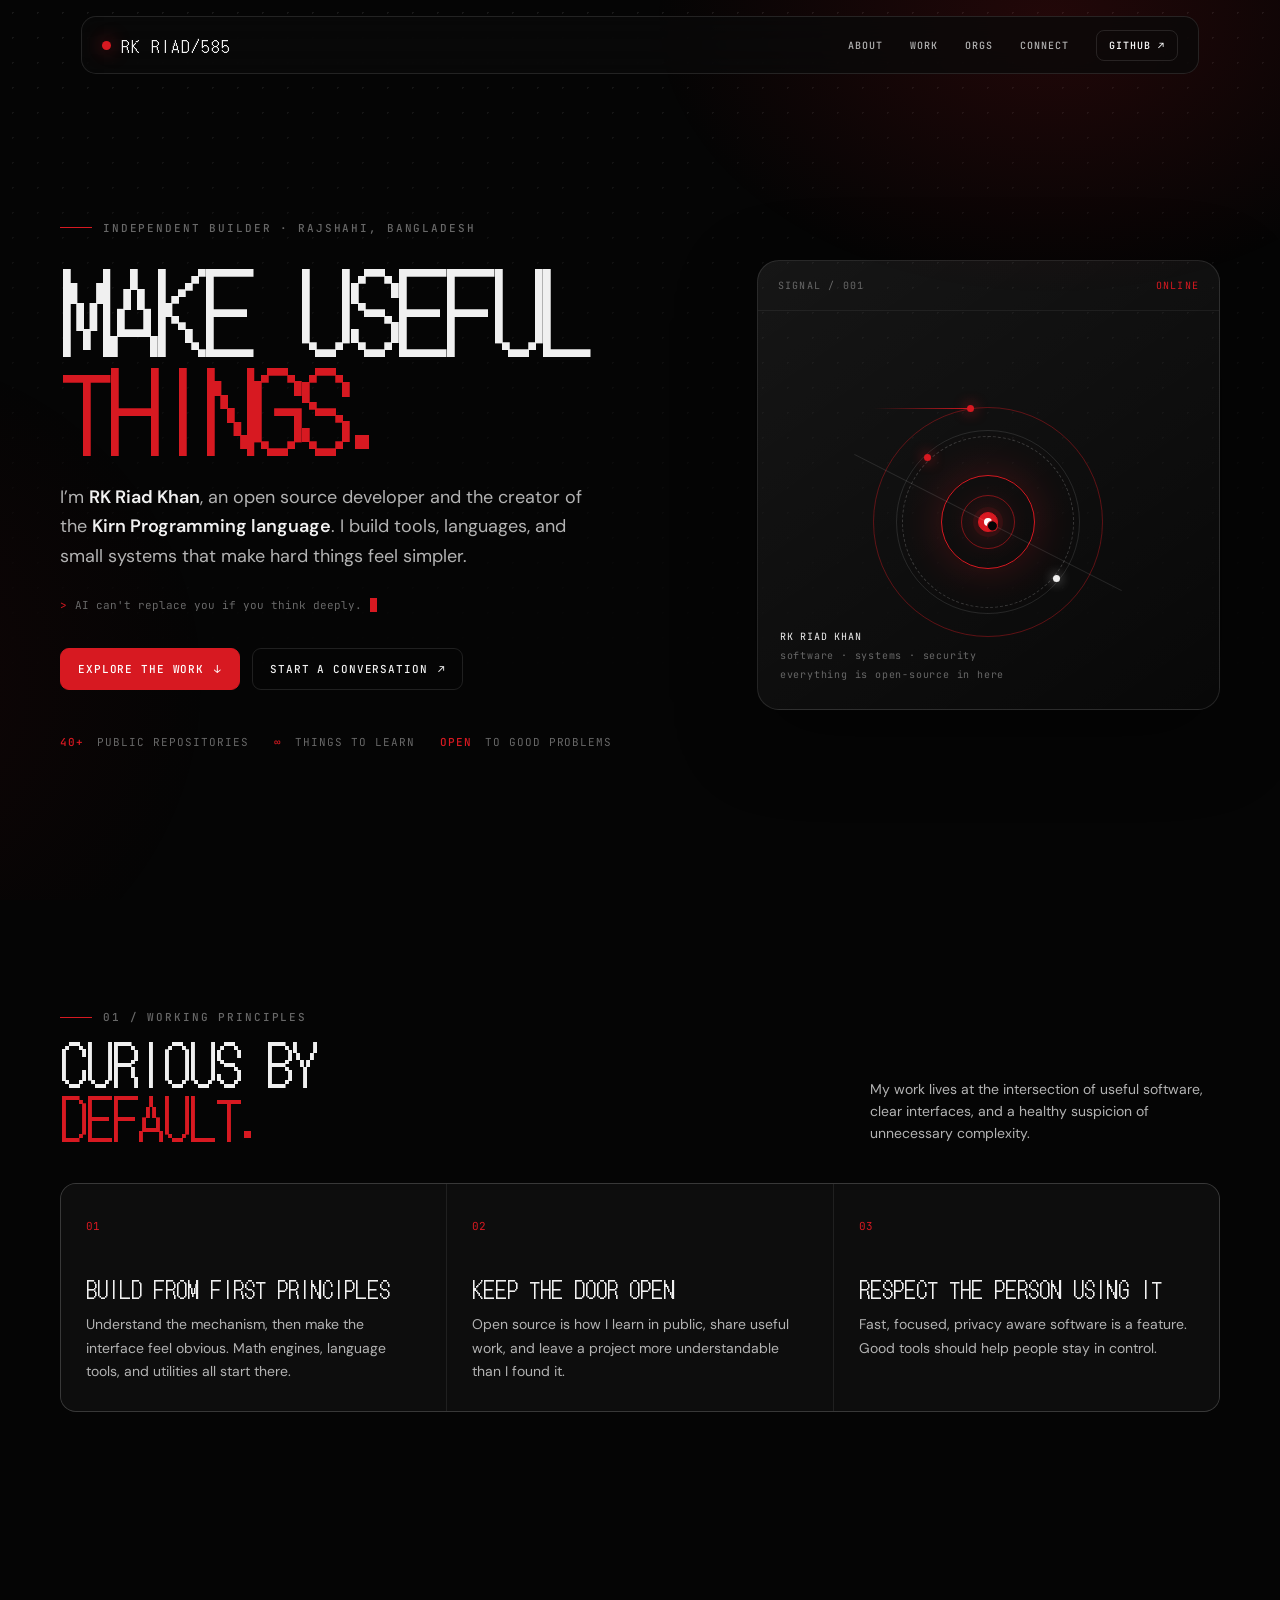
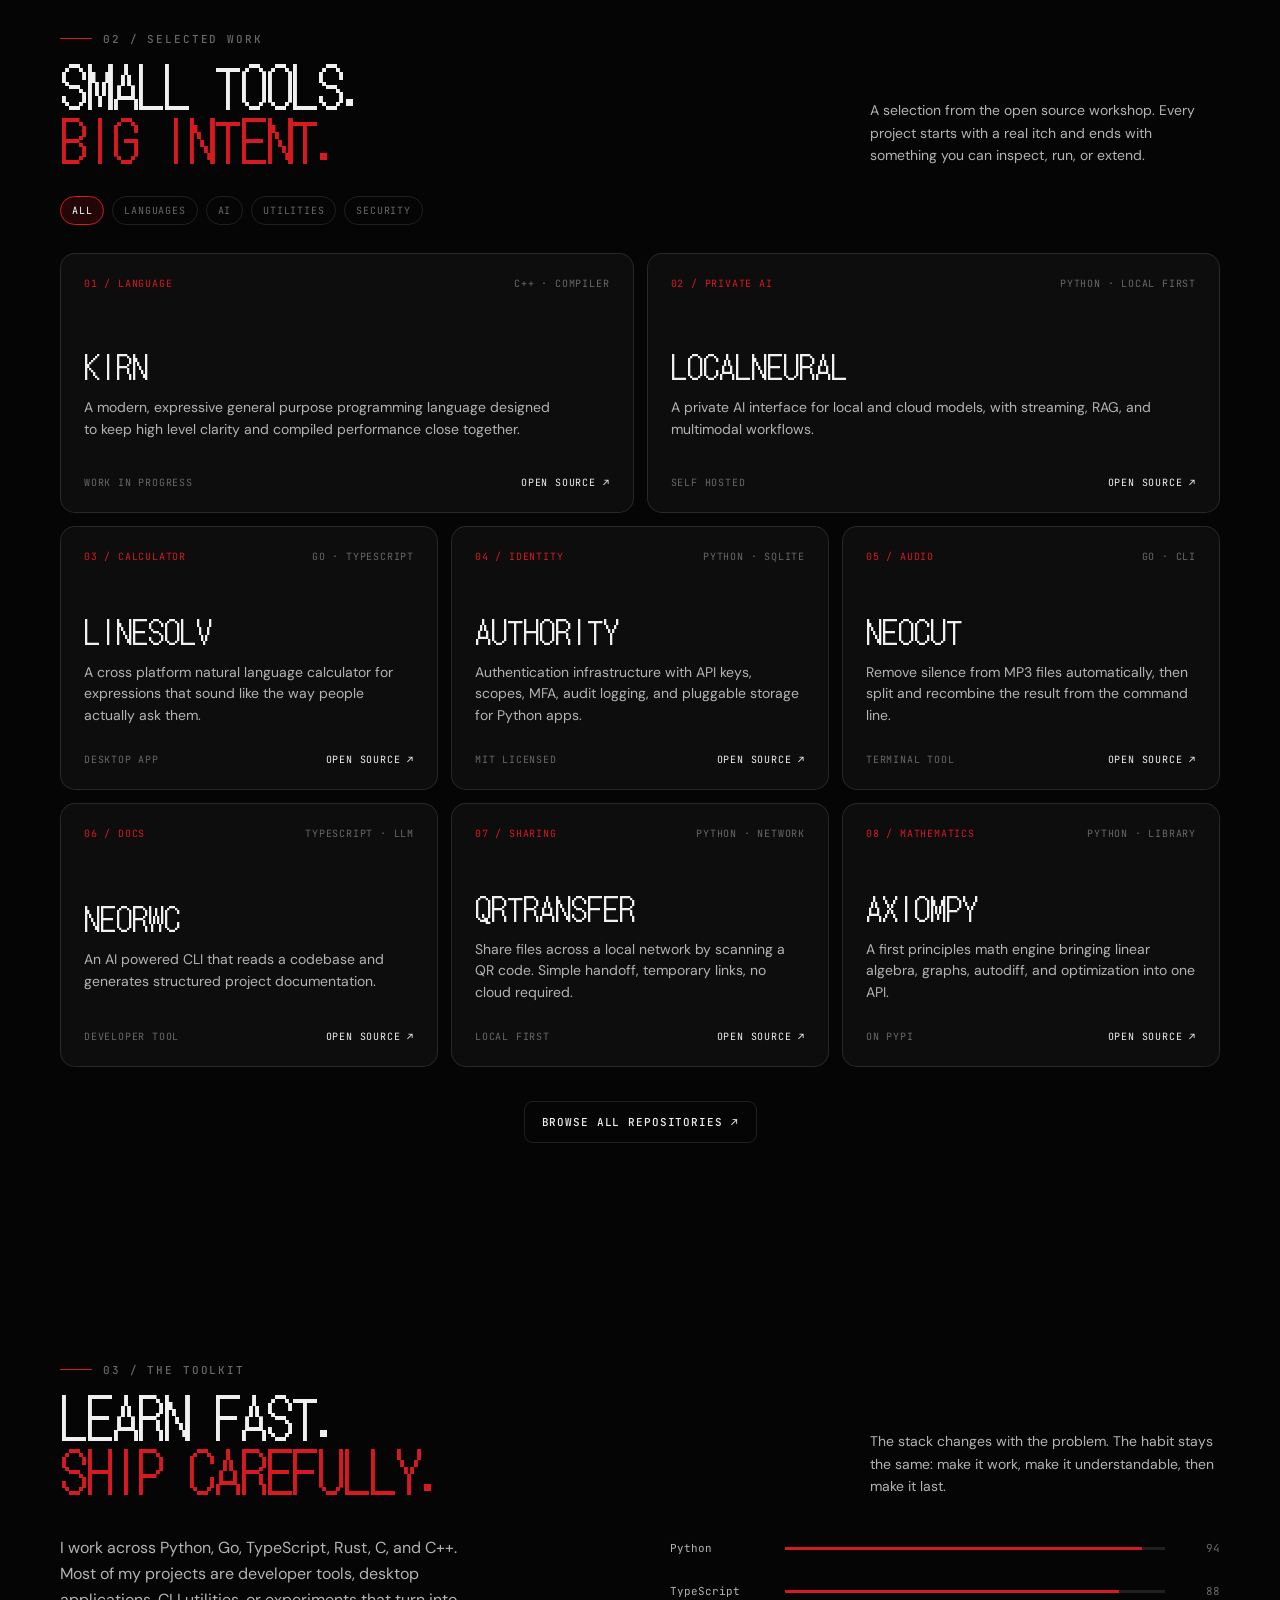
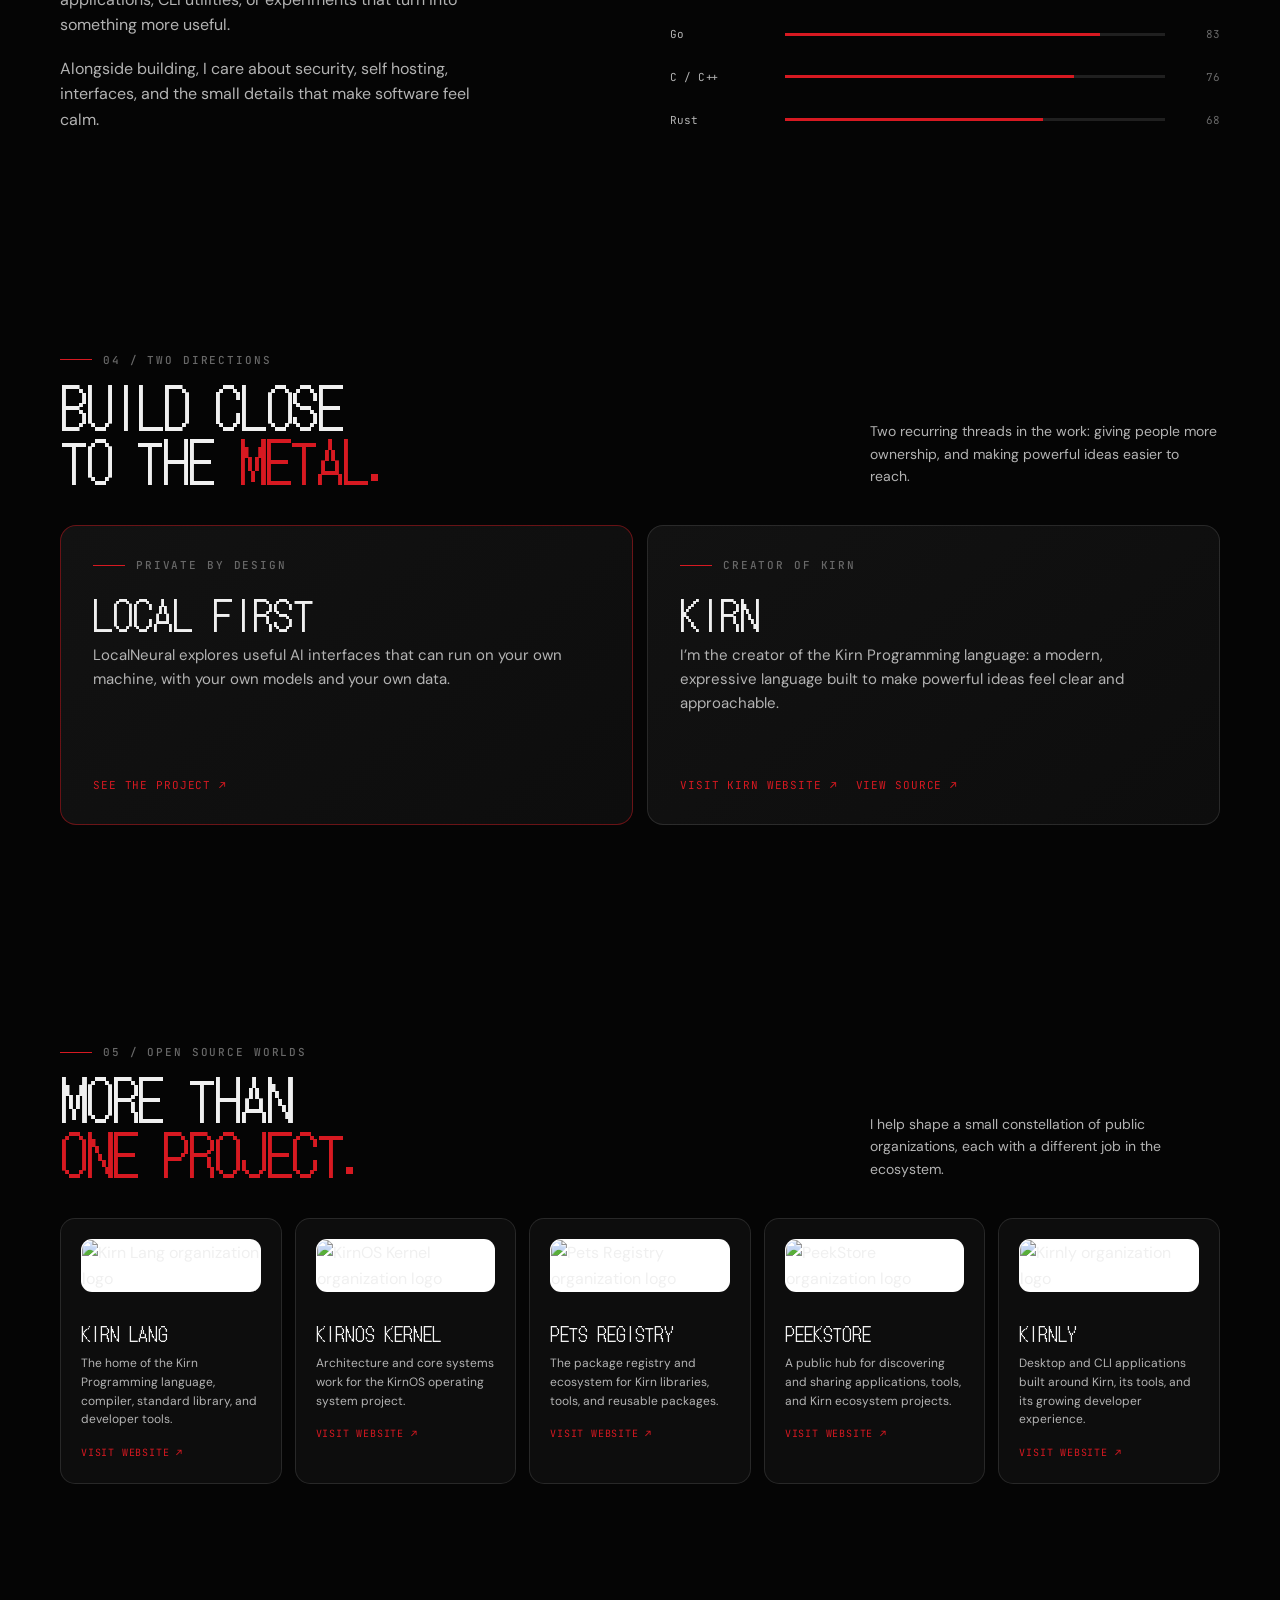
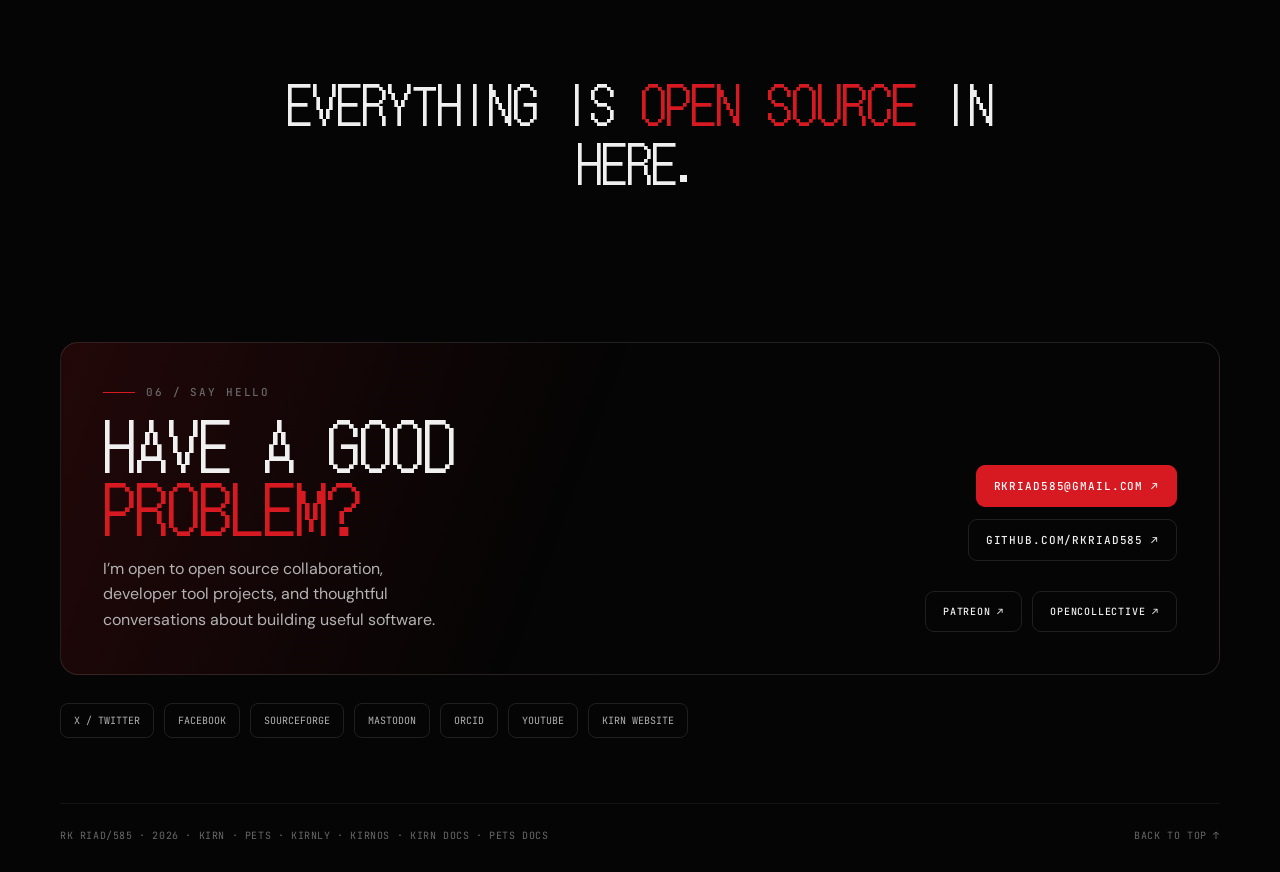
==== commit c3cd1f5c: "docs: standardize README and ecosystem links" ====
--- a/index.html
+++ b/index.html
@@ -73,7 +73,7 @@
     <section class="wrap"><div class="section-head reveal"><div><div class="eyebrow">04 / Two directions</div><h2>Build close<br>to the <span>metal.</span></h2></div><p>Two recurring threads in the work: giving people more ownership, and making powerful ideas easier to reach.</p></div><div class="spotlight"><article class="spot-card reveal"><div><div class="eyebrow">Private by design</div><h3>Local first</h3><p>LocalNeural explores useful AI interfaces that can run on your own machine, with your own models and your own data.</p></div><a class="spot-link" href="https://github.com/rkriad585/LocalNeural" target="_blank" rel="noopener">See the project ↗</a></article><article class="spot-card reveal"><div><div class="eyebrow">Creator of Kirn</div><h3>Kirn</h3><p>I’m the creator of the Kirn Programming language: a modern, expressive language built to make powerful ideas feel clear and approachable.</p></div><div class="spot-links"><a class="spot-link" href="https://kirn-lang.github.io" target="_blank" rel="noopener">Visit Kirn website ↗</a><a class="spot-link" href="https://github.com/rkriad585/kirn" target="_blank" rel="noopener">View source ↗</a></div></article></div></section>
     <section id="orgs" class="wrap"><div class="section-head reveal"><div><div class="eyebrow">05 / Open source worlds</div><h2>More than<br><span>one project.</span></h2></div><p>I help shape a small constellation of public organizations, each with a different job in the ecosystem.</p></div><div class="org-grid"><article class="org-card reveal"><img src="https://github.com/kirn-lang.png?size=96" alt="Kirn Lang organization logo" loading="lazy"><h3>Kirn Lang</h3><p>The home of the Kirn Programming language, compiler, standard library, and developer tools.</p><a href="https://kirn-lang.github.io" target="_blank" rel="noopener">Visit website ↗</a></article><article class="org-card reveal"><img src="https://github.com/kirnos-kernel.png?size=96" alt="KirnOS Kernel organization logo" loading="lazy"><h3>KirnOS Kernel</h3><p>Architecture and core systems work for the KirnOS operating system project.</p><a href="https://kirnos-kernel.github.io" target="_blank" rel="noopener">Visit website ↗</a></article><article class="org-card reveal"><img src="https://github.com/pets-registry.png?size=96" alt="Pets Registry organization logo" loading="lazy"><h3>Pets Registry</h3><p>The package registry and ecosystem for Kirn libraries, tools, and reusable packages.</p><a href="https://pets-registry.github.io" target="_blank" rel="noopener">Visit website ↗</a></article><article class="org-card reveal"><img src="https://github.com/peekstore.png?size=96" alt="PeekStore organization logo" loading="lazy"><h3>PeekStore</h3><p>A public hub for discovering and sharing applications, tools, and Kirn ecosystem projects.</p><a href="https://peekstore.github.io" target="_blank" rel="noopener">Visit website ↗</a></article><article class="org-card reveal"><img src="https://github.com/kirnly.png?size=96" alt="Kirnly organization logo" loading="lazy"><h3>Kirnly</h3><p>Desktop and CLI applications built around Kirn, its tools, and its growing developer experience.</p><a href="https://kirnly.github.io" target="_blank" rel="noopener">Visit website ↗</a></article></div></section>
     <section class="quote wrap reveal"><p>Everything is <span>open source</span> in here.</p></section><section id="connect" class="wrap connect"><div class="connect-box reveal"><div><div class="eyebrow">06 / Say hello</div><h2>Have a good<br><span>problem?</span></h2><p>I’m open to open source collaboration, developer tool projects, and thoughtful conversations about building useful software.</p></div><div class="connect-actions"><a class="button primary" href="mailto:rkriad585@gmail.com">rkriad585@gmail.com ↗</a><a class="button" href="https://github.com/rkriad585" target="_blank" rel="noopener">github.com/rkriad585 ↗</a><div class="donate-row"><a class="button" href="https://www.patreon.com/rkriad585" target="_blank" rel="noopener">Patreon ↗</a><a class="button" href="https://opencollective.com/rkriad585" target="_blank" rel="noopener">OpenCollective ↗</a></div></div></div><div class="socials reveal"><a class="social" href="https://x.com/rk_riad585" target="_blank" rel="noopener">X / Twitter</a><a class="social" href="https://www.facebook.com/rkriad585" target="_blank" rel="noopener">Facebook</a><a class="social" href="https://sourceforge.net/u/rkriad585" target="_blank" rel="noopener">SourceForge</a><a class="social" href="https://mastodon.social/@rkriad585" target="_blank" rel="me noopener">Mastodon</a><a class="social" href="https://orcid.org/0009-0005-7611-7453" target="_blank" rel="noopener">ORCID</a><a class="social" href="https://youtube.com/@rkriad585" target="_blank" rel="noopener">YouTube</a><a class="social" href="https://kirn-lang.github.io" target="_blank" rel="noopener">Kirn website</a></div></section>
-  </main><footer class="wrap"><span>RK RIAD/585 · <span data-year></span> · <a href="https://kirn-lang.github.io/" target="_blank" rel="noopener">Kirn</a> · <a href="https://pets-registry.github.io/" target="_blank" rel="noopener">Pets</a> · <a href="https://kirnly.github.io/" target="_blank" rel="noopener">Kirnly</a> · <a href="https://kirnos-kernel.github.io/" target="_blank" rel="noopener">KirnOS</a></span><a href="#top" aria-label="Back to top">Back to top ↑</a></footer>
+  </main><footer class="wrap"><span>RK RIAD/585 · <span data-year></span> · <a href="https://kirn-lang.github.io/" target="_blank" rel="noopener">Kirn</a> · <a href="https://pets-registry.github.io/" target="_blank" rel="noopener">Pets</a> · <a href="https://kirnly.github.io/" target="_blank" rel="noopener">Kirnly</a> · <a href="https://kirnos-kernel.github.io/" target="_blank" rel="noopener">KirnOS</a> · <a href="https://rkriad585.github.io/kirn/" target="_blank" rel="noopener">Kirn docs</a> · <a href="https://pets-registry.github.io/pets" target="_blank" rel="noopener">Pets docs</a></span><a href="#top" aria-label="Back to top">Back to top ↑</a></footer>
   <script>
     (function(){var reduced=window.matchMedia('(prefers-reduced-motion: reduce)').matches,orb=document.querySelector('.cursor-orb'),mx=0,my=0,ox=0,oy=0;if(!reduced&&window.matchMedia('(pointer:fine)').matches){document.addEventListener('pointermove',function(e){mx=e.clientX;my=e.clientY;orb.classList.add('visible')});document.addEventListener('pointerover',function(e){if(e.target.closest('a,button,.project'))orb.classList.add('big');else orb.classList.remove('big')});(function loop(){ox+=(mx-ox)*.16;oy+=(my-oy)*.16;orb.style.left=ox+'px';orb.style.top=oy+'px';requestAnimationFrame(loop)})()}var toggle=document.querySelector('.nav-toggle'),links=document.querySelector('.nav-links');toggle.addEventListener('click',function(){var open=links.classList.toggle('open');toggle.setAttribute('aria-expanded',open)});links.querySelectorAll('a').forEach(function(a){a.addEventListener('click',function(){links.classList.remove('open');toggle.setAttribute('aria-expanded','false')})});var observer=new IntersectionObserver(function(entries){entries.forEach(function(entry){if(entry.isIntersecting){entry.target.classList.add('in');entry.target.querySelectorAll('.meter').forEach(function(m){m.classList.add('is-on')});observer.unobserve(entry.target)}})},{threshold:.12});document.querySelectorAll('.reveal').forEach(function(el){observer.observe(el)});document.querySelectorAll('.filter').forEach(function(button){button.addEventListener('click',function(){document.querySelectorAll('.filter').forEach(function(b){b.classList.remove('active')});button.classList.add('active');var filter=button.dataset.filter;document.querySelectorAll('.project').forEach(function(card){card.classList.toggle('is-hidden',filter!=='all'&&card.dataset.category!==filter)})})});document.querySelector('[data-year]').textContent=new Date().getFullYear()})();
   </script>
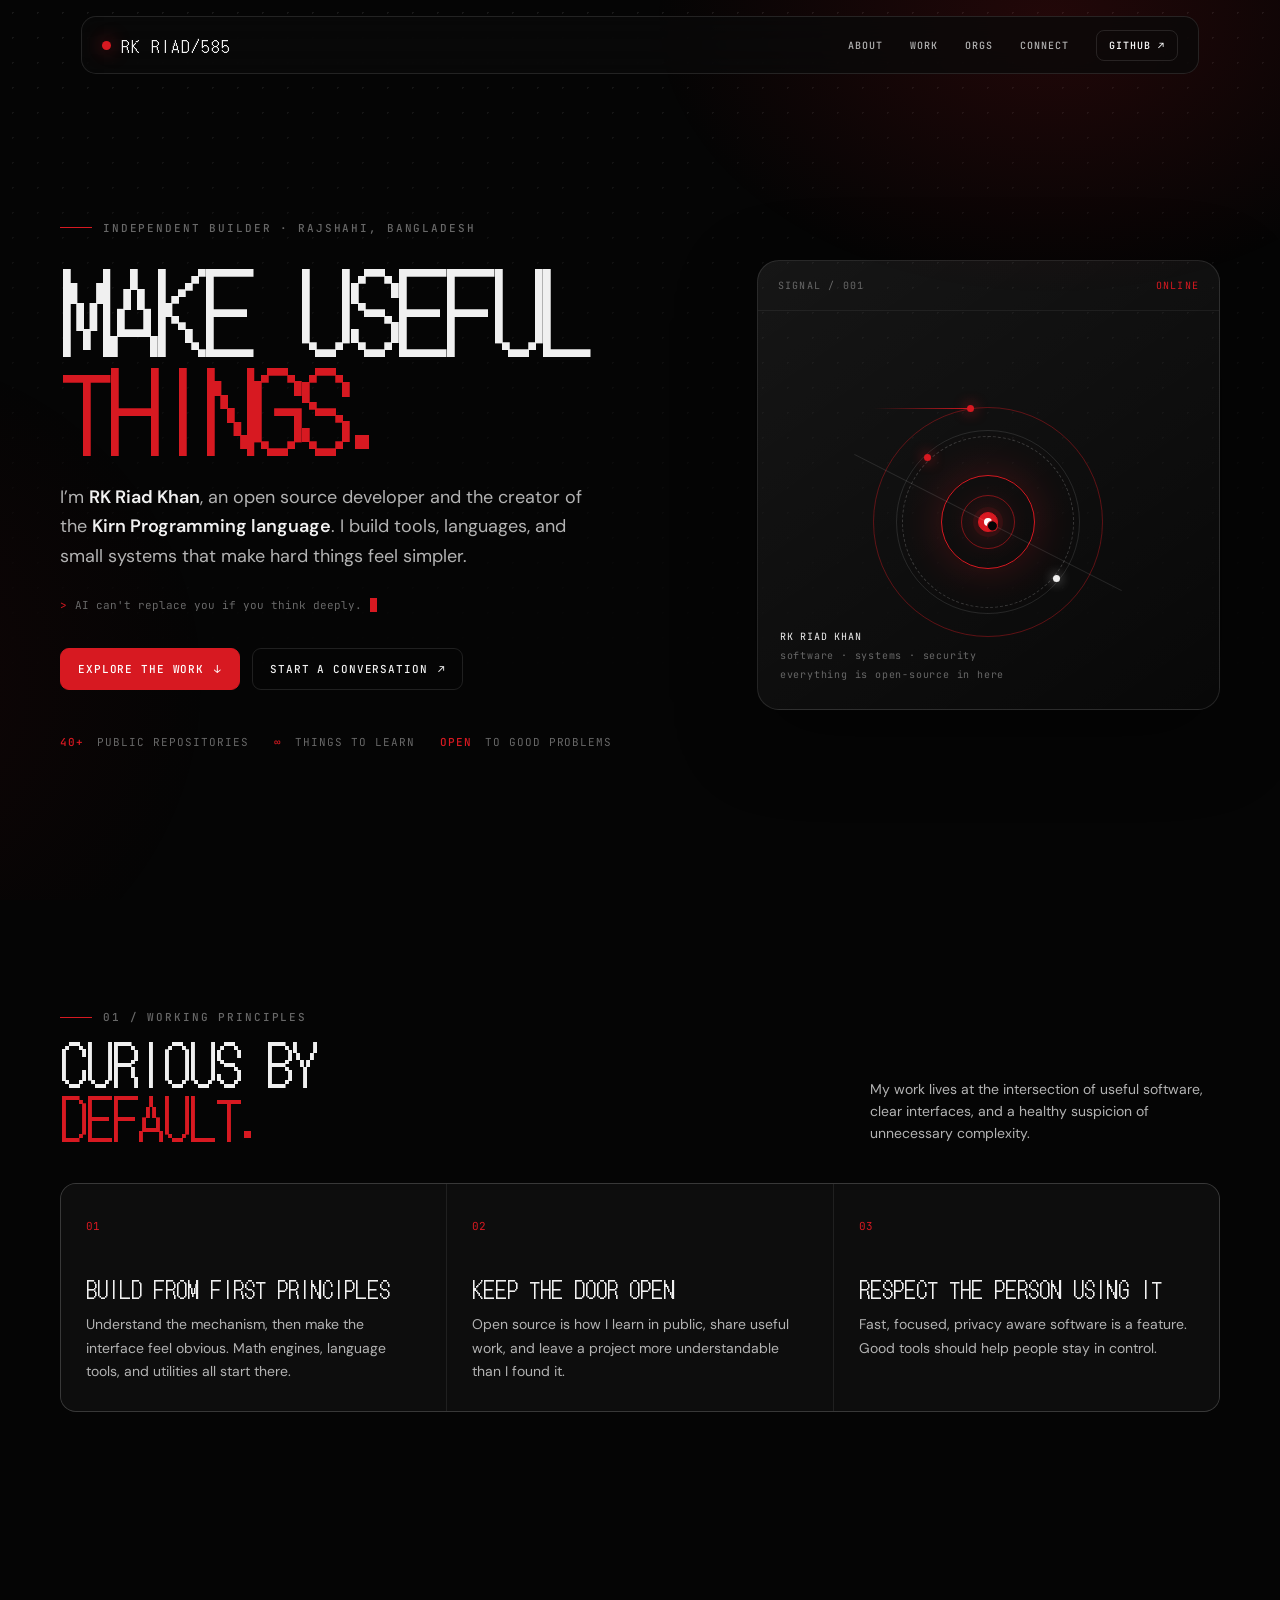
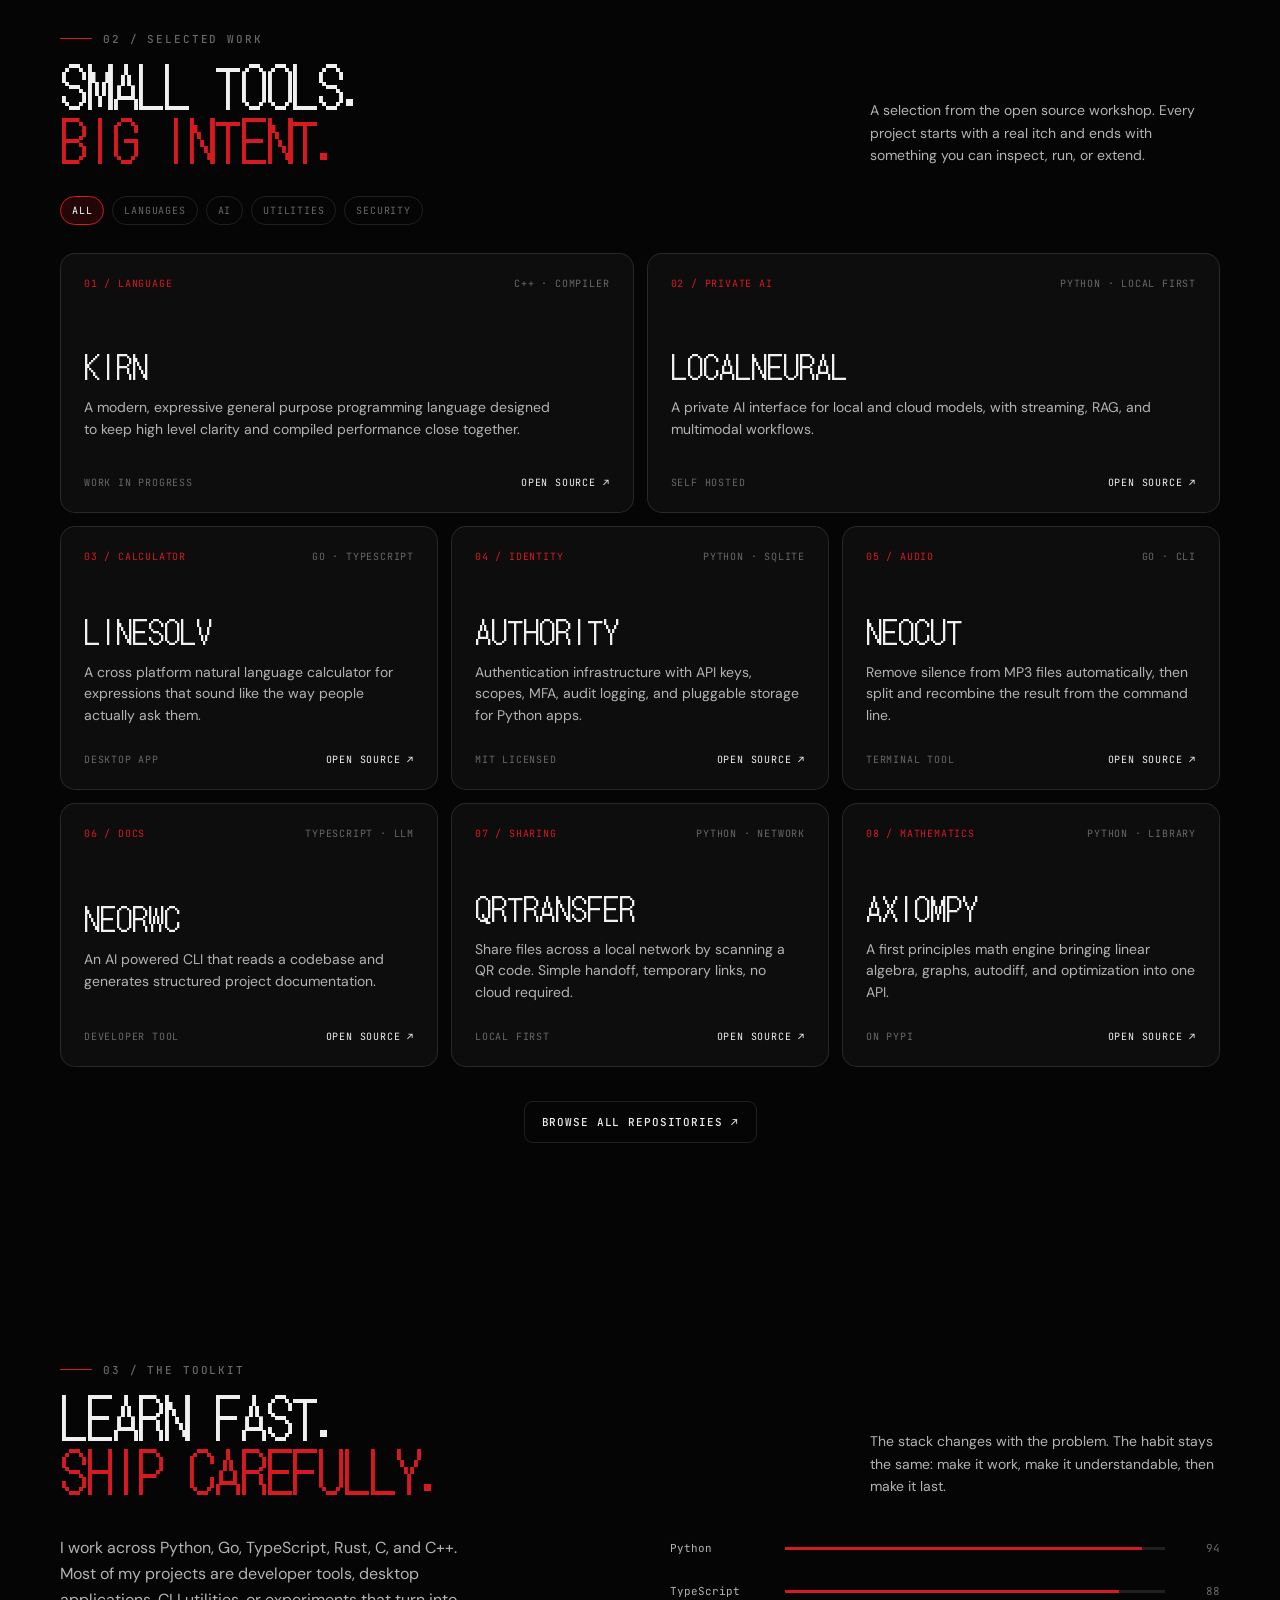
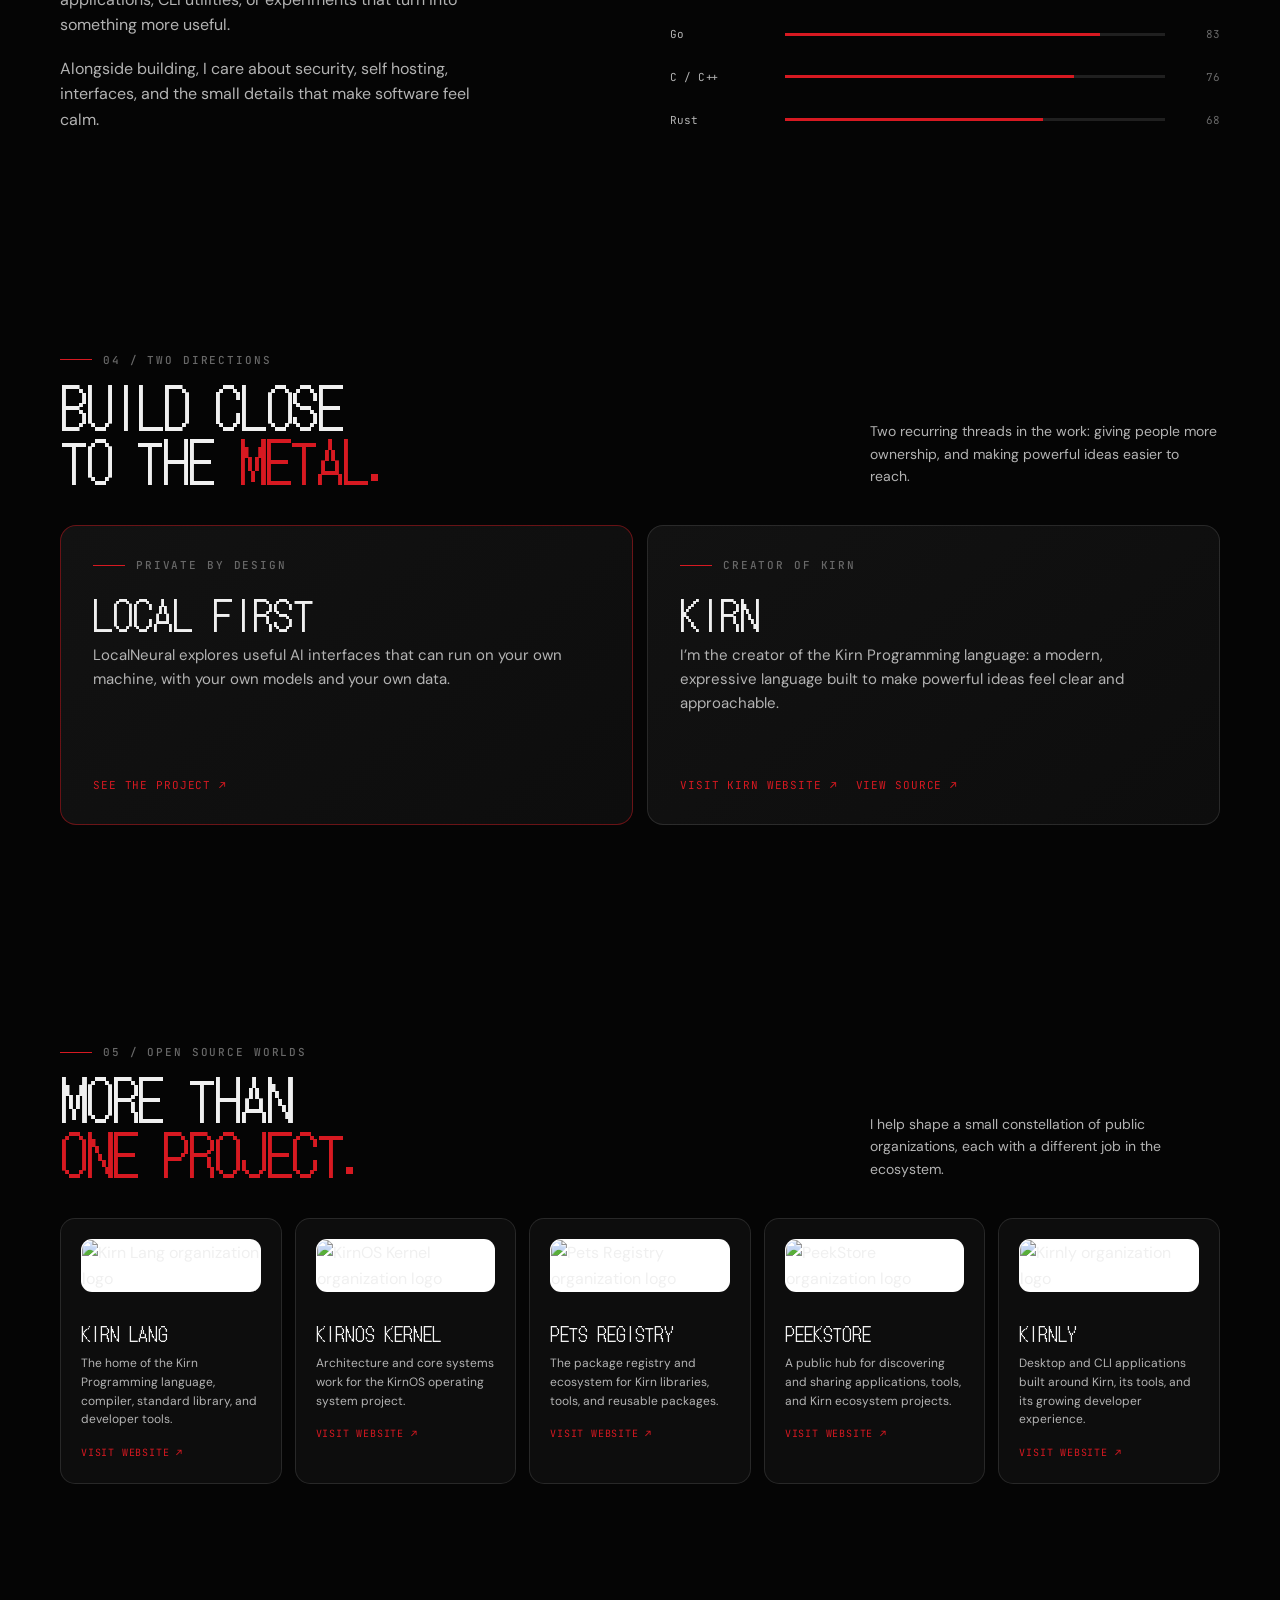
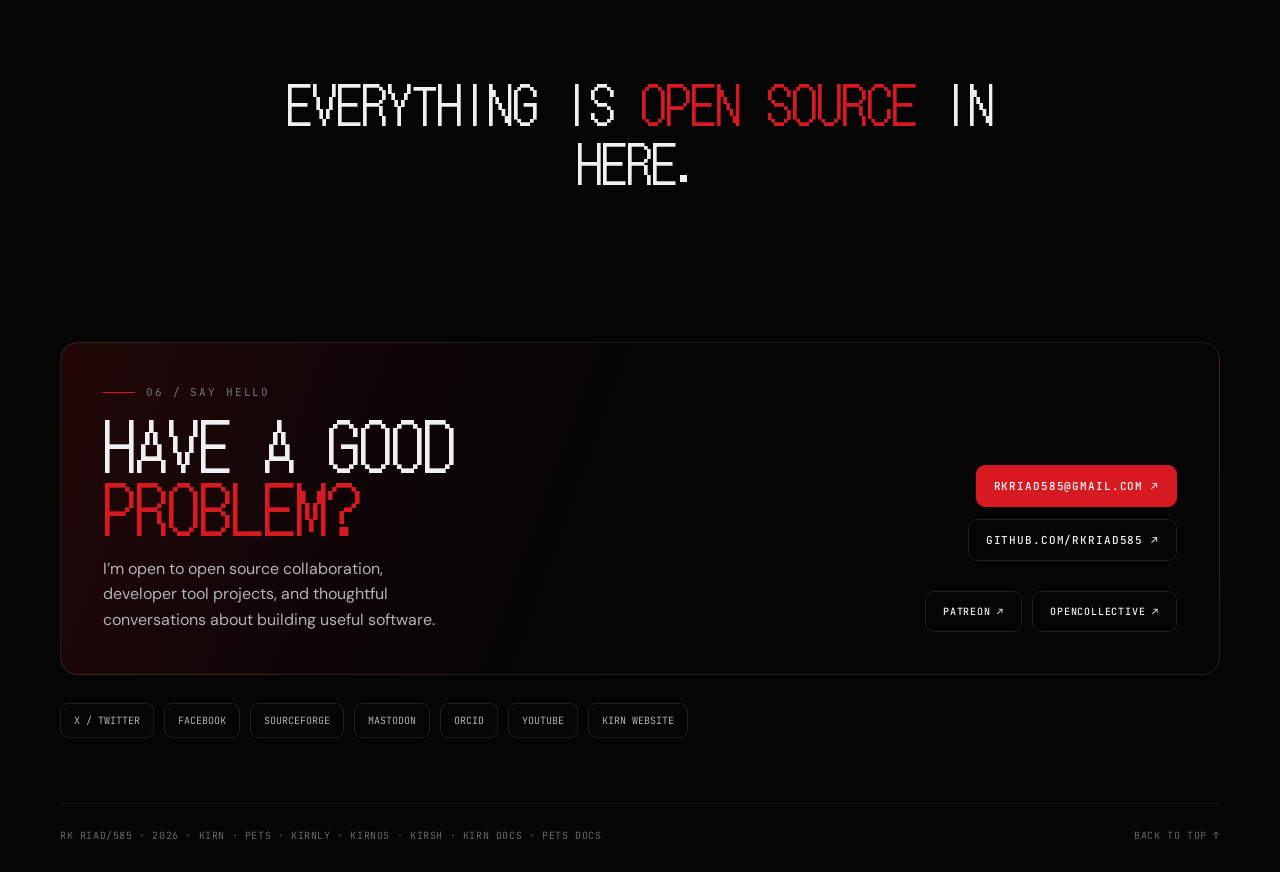
==== commit 2242074e: "docs: link Kirsh in ecosystem" ====
--- a/index.html
+++ b/index.html
@@ -73,7 +73,7 @@
     <section class="wrap"><div class="section-head reveal"><div><div class="eyebrow">04 / Two directions</div><h2>Build close<br>to the <span>metal.</span></h2></div><p>Two recurring threads in the work: giving people more ownership, and making powerful ideas easier to reach.</p></div><div class="spotlight"><article class="spot-card reveal"><div><div class="eyebrow">Private by design</div><h3>Local first</h3><p>LocalNeural explores useful AI interfaces that can run on your own machine, with your own models and your own data.</p></div><a class="spot-link" href="https://github.com/rkriad585/LocalNeural" target="_blank" rel="noopener">See the project ↗</a></article><article class="spot-card reveal"><div><div class="eyebrow">Creator of Kirn</div><h3>Kirn</h3><p>I’m the creator of the Kirn Programming language: a modern, expressive language built to make powerful ideas feel clear and approachable.</p></div><div class="spot-links"><a class="spot-link" href="https://kirn-lang.github.io" target="_blank" rel="noopener">Visit Kirn website ↗</a><a class="spot-link" href="https://github.com/rkriad585/kirn" target="_blank" rel="noopener">View source ↗</a></div></article></div></section>
     <section id="orgs" class="wrap"><div class="section-head reveal"><div><div class="eyebrow">05 / Open source worlds</div><h2>More than<br><span>one project.</span></h2></div><p>I help shape a small constellation of public organizations, each with a different job in the ecosystem.</p></div><div class="org-grid"><article class="org-card reveal"><img src="https://github.com/kirn-lang.png?size=96" alt="Kirn Lang organization logo" loading="lazy"><h3>Kirn Lang</h3><p>The home of the Kirn Programming language, compiler, standard library, and developer tools.</p><a href="https://kirn-lang.github.io" target="_blank" rel="noopener">Visit website ↗</a></article><article class="org-card reveal"><img src="https://github.com/kirnos-kernel.png?size=96" alt="KirnOS Kernel organization logo" loading="lazy"><h3>KirnOS Kernel</h3><p>Architecture and core systems work for the KirnOS operating system project.</p><a href="https://kirnos-kernel.github.io" target="_blank" rel="noopener">Visit website ↗</a></article><article class="org-card reveal"><img src="https://github.com/pets-registry.png?size=96" alt="Pets Registry organization logo" loading="lazy"><h3>Pets Registry</h3><p>The package registry and ecosystem for Kirn libraries, tools, and reusable packages.</p><a href="https://pets-registry.github.io" target="_blank" rel="noopener">Visit website ↗</a></article><article class="org-card reveal"><img src="https://github.com/peekstore.png?size=96" alt="PeekStore organization logo" loading="lazy"><h3>PeekStore</h3><p>A public hub for discovering and sharing applications, tools, and Kirn ecosystem projects.</p><a href="https://peekstore.github.io" target="_blank" rel="noopener">Visit website ↗</a></article><article class="org-card reveal"><img src="https://github.com/kirnly.png?size=96" alt="Kirnly organization logo" loading="lazy"><h3>Kirnly</h3><p>Desktop and CLI applications built around Kirn, its tools, and its growing developer experience.</p><a href="https://kirnly.github.io" target="_blank" rel="noopener">Visit website ↗</a></article></div></section>
     <section class="quote wrap reveal"><p>Everything is <span>open source</span> in here.</p></section><section id="connect" class="wrap connect"><div class="connect-box reveal"><div><div class="eyebrow">06 / Say hello</div><h2>Have a good<br><span>problem?</span></h2><p>I’m open to open source collaboration, developer tool projects, and thoughtful conversations about building useful software.</p></div><div class="connect-actions"><a class="button primary" href="mailto:rkriad585@gmail.com">rkriad585@gmail.com ↗</a><a class="button" href="https://github.com/rkriad585" target="_blank" rel="noopener">github.com/rkriad585 ↗</a><div class="donate-row"><a class="button" href="https://www.patreon.com/rkriad585" target="_blank" rel="noopener">Patreon ↗</a><a class="button" href="https://opencollective.com/rkriad585" target="_blank" rel="noopener">OpenCollective ↗</a></div></div></div><div class="socials reveal"><a class="social" href="https://x.com/rk_riad585" target="_blank" rel="noopener">X / Twitter</a><a class="social" href="https://www.facebook.com/rkriad585" target="_blank" rel="noopener">Facebook</a><a class="social" href="https://sourceforge.net/u/rkriad585" target="_blank" rel="noopener">SourceForge</a><a class="social" href="https://mastodon.social/@rkriad585" target="_blank" rel="me noopener">Mastodon</a><a class="social" href="https://orcid.org/0009-0005-7611-7453" target="_blank" rel="noopener">ORCID</a><a class="social" href="https://youtube.com/@rkriad585" target="_blank" rel="noopener">YouTube</a><a class="social" href="https://kirn-lang.github.io" target="_blank" rel="noopener">Kirn website</a></div></section>
-  </main><footer class="wrap"><span>RK RIAD/585 · <span data-year></span> · <a href="https://kirn-lang.github.io/" target="_blank" rel="noopener">Kirn</a> · <a href="https://pets-registry.github.io/" target="_blank" rel="noopener">Pets</a> · <a href="https://kirnly.github.io/" target="_blank" rel="noopener">Kirnly</a> · <a href="https://kirnos-kernel.github.io/" target="_blank" rel="noopener">KirnOS</a> · <a href="https://rkriad585.github.io/kirn/" target="_blank" rel="noopener">Kirn docs</a> · <a href="https://pets-registry.github.io/pets" target="_blank" rel="noopener">Pets docs</a></span><a href="#top" aria-label="Back to top">Back to top ↑</a></footer>
+  </main><footer class="wrap"><span>RK RIAD/585 · <span data-year></span> · <a href="https://kirn-lang.github.io/" target="_blank" rel="noopener">Kirn</a> · <a href="https://pets-registry.github.io/" target="_blank" rel="noopener">Pets</a> · <a href="https://kirnly.github.io/" target="_blank" rel="noopener">Kirnly</a> · <a href="https://kirnos-kernel.github.io/" target="_blank" rel="noopener">KirnOS</a> · <a href="https://kirsh-shell.github.io/" target="_blank" rel="noopener">Kirsh</a> · <a href="https://rkriad585.github.io/kirn/" target="_blank" rel="noopener">Kirn docs</a> · <a href="https://pets-registry.github.io/pets" target="_blank" rel="noopener">Pets docs</a></span><a href="#top" aria-label="Back to top">Back to top ↑</a></footer>
   <script>
     (function(){var reduced=window.matchMedia('(prefers-reduced-motion: reduce)').matches,orb=document.querySelector('.cursor-orb'),mx=0,my=0,ox=0,oy=0;if(!reduced&&window.matchMedia('(pointer:fine)').matches){document.addEventListener('pointermove',function(e){mx=e.clientX;my=e.clientY;orb.classList.add('visible')});document.addEventListener('pointerover',function(e){if(e.target.closest('a,button,.project'))orb.classList.add('big');else orb.classList.remove('big')});(function loop(){ox+=(mx-ox)*.16;oy+=(my-oy)*.16;orb.style.left=ox+'px';orb.style.top=oy+'px';requestAnimationFrame(loop)})()}var toggle=document.querySelector('.nav-toggle'),links=document.querySelector('.nav-links');toggle.addEventListener('click',function(){var open=links.classList.toggle('open');toggle.setAttribute('aria-expanded',open)});links.querySelectorAll('a').forEach(function(a){a.addEventListener('click',function(){links.classList.remove('open');toggle.setAttribute('aria-expanded','false')})});var observer=new IntersectionObserver(function(entries){entries.forEach(function(entry){if(entry.isIntersecting){entry.target.classList.add('in');entry.target.querySelectorAll('.meter').forEach(function(m){m.classList.add('is-on')});observer.unobserve(entry.target)}})},{threshold:.12});document.querySelectorAll('.reveal').forEach(function(el){observer.observe(el)});document.querySelectorAll('.filter').forEach(function(button){button.addEventListener('click',function(){document.querySelectorAll('.filter').forEach(function(b){b.classList.remove('active')});button.classList.add('active');var filter=button.dataset.filter;document.querySelectorAll('.project').forEach(function(card){card.classList.toggle('is-hidden',filter!=='all'&&card.dataset.category!==filter)})})});document.querySelector('[data-year]').textContent=new Date().getFullYear()})();
   </script>
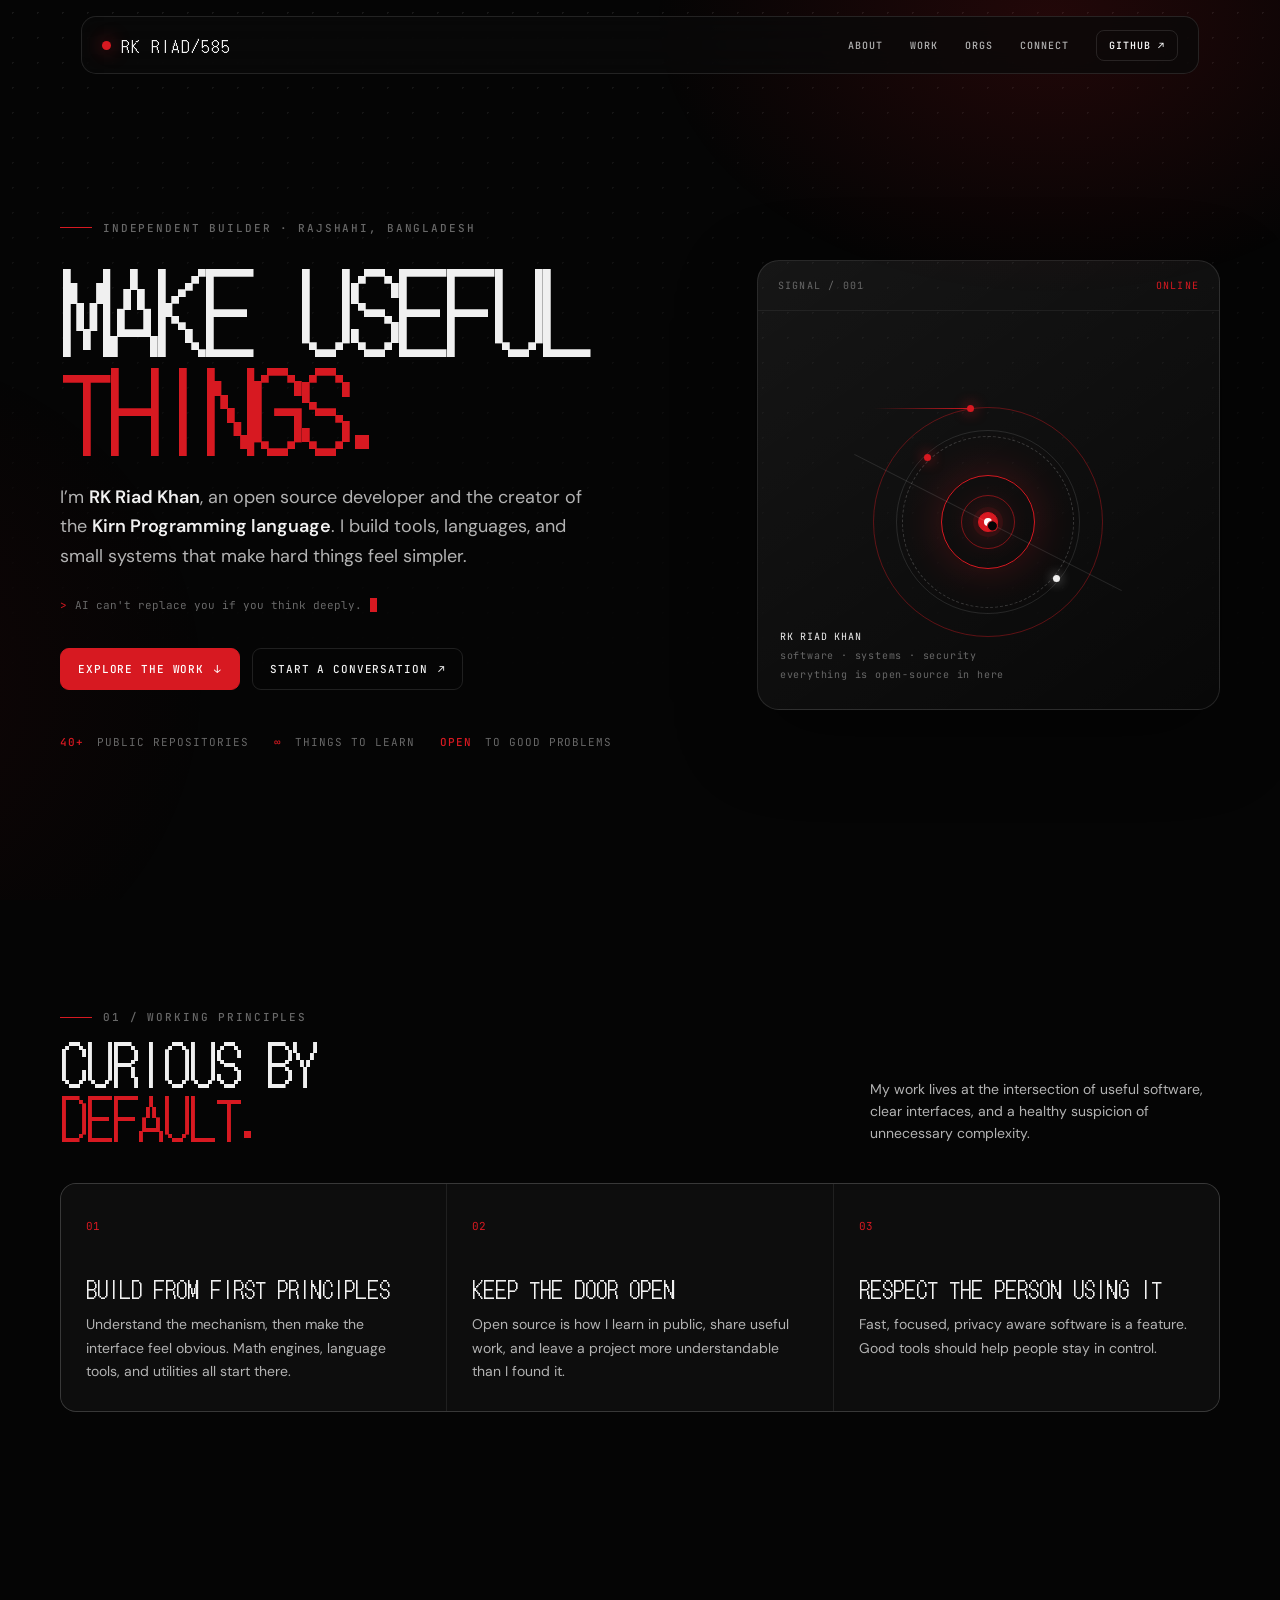
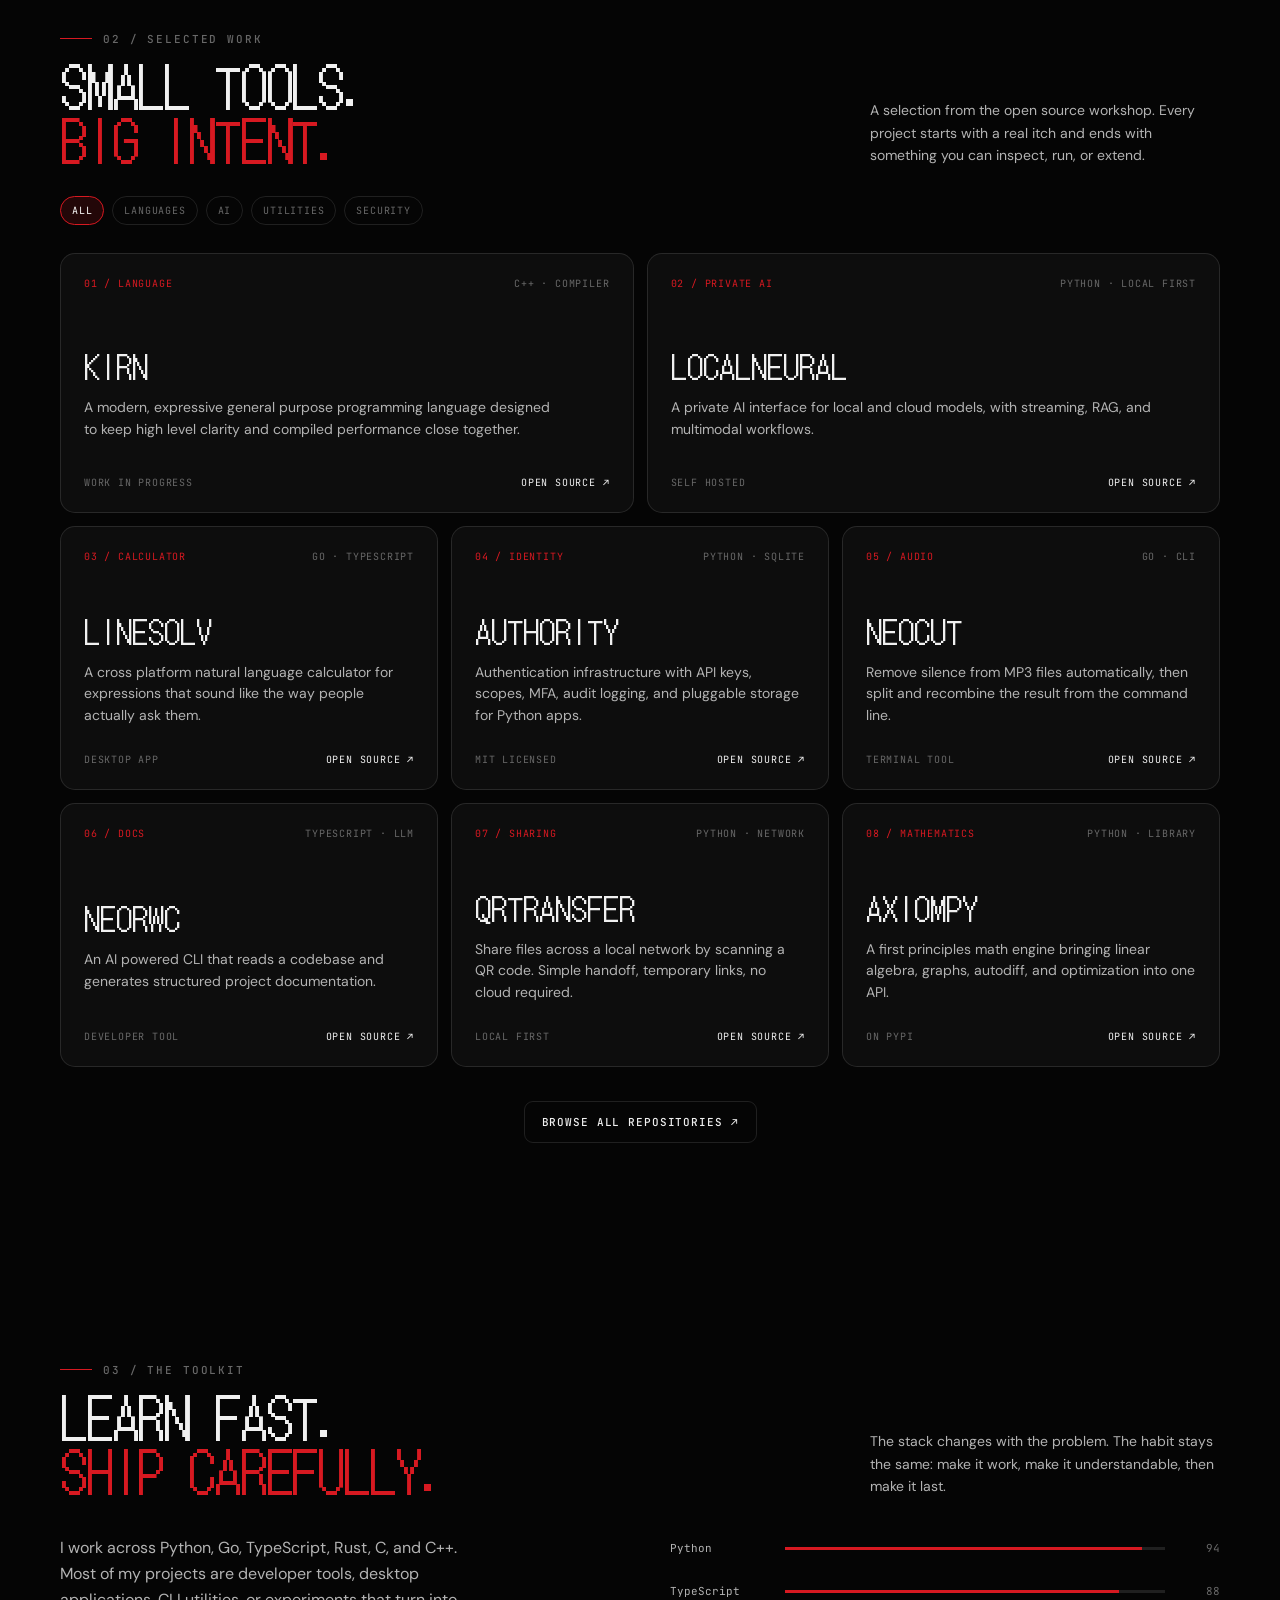
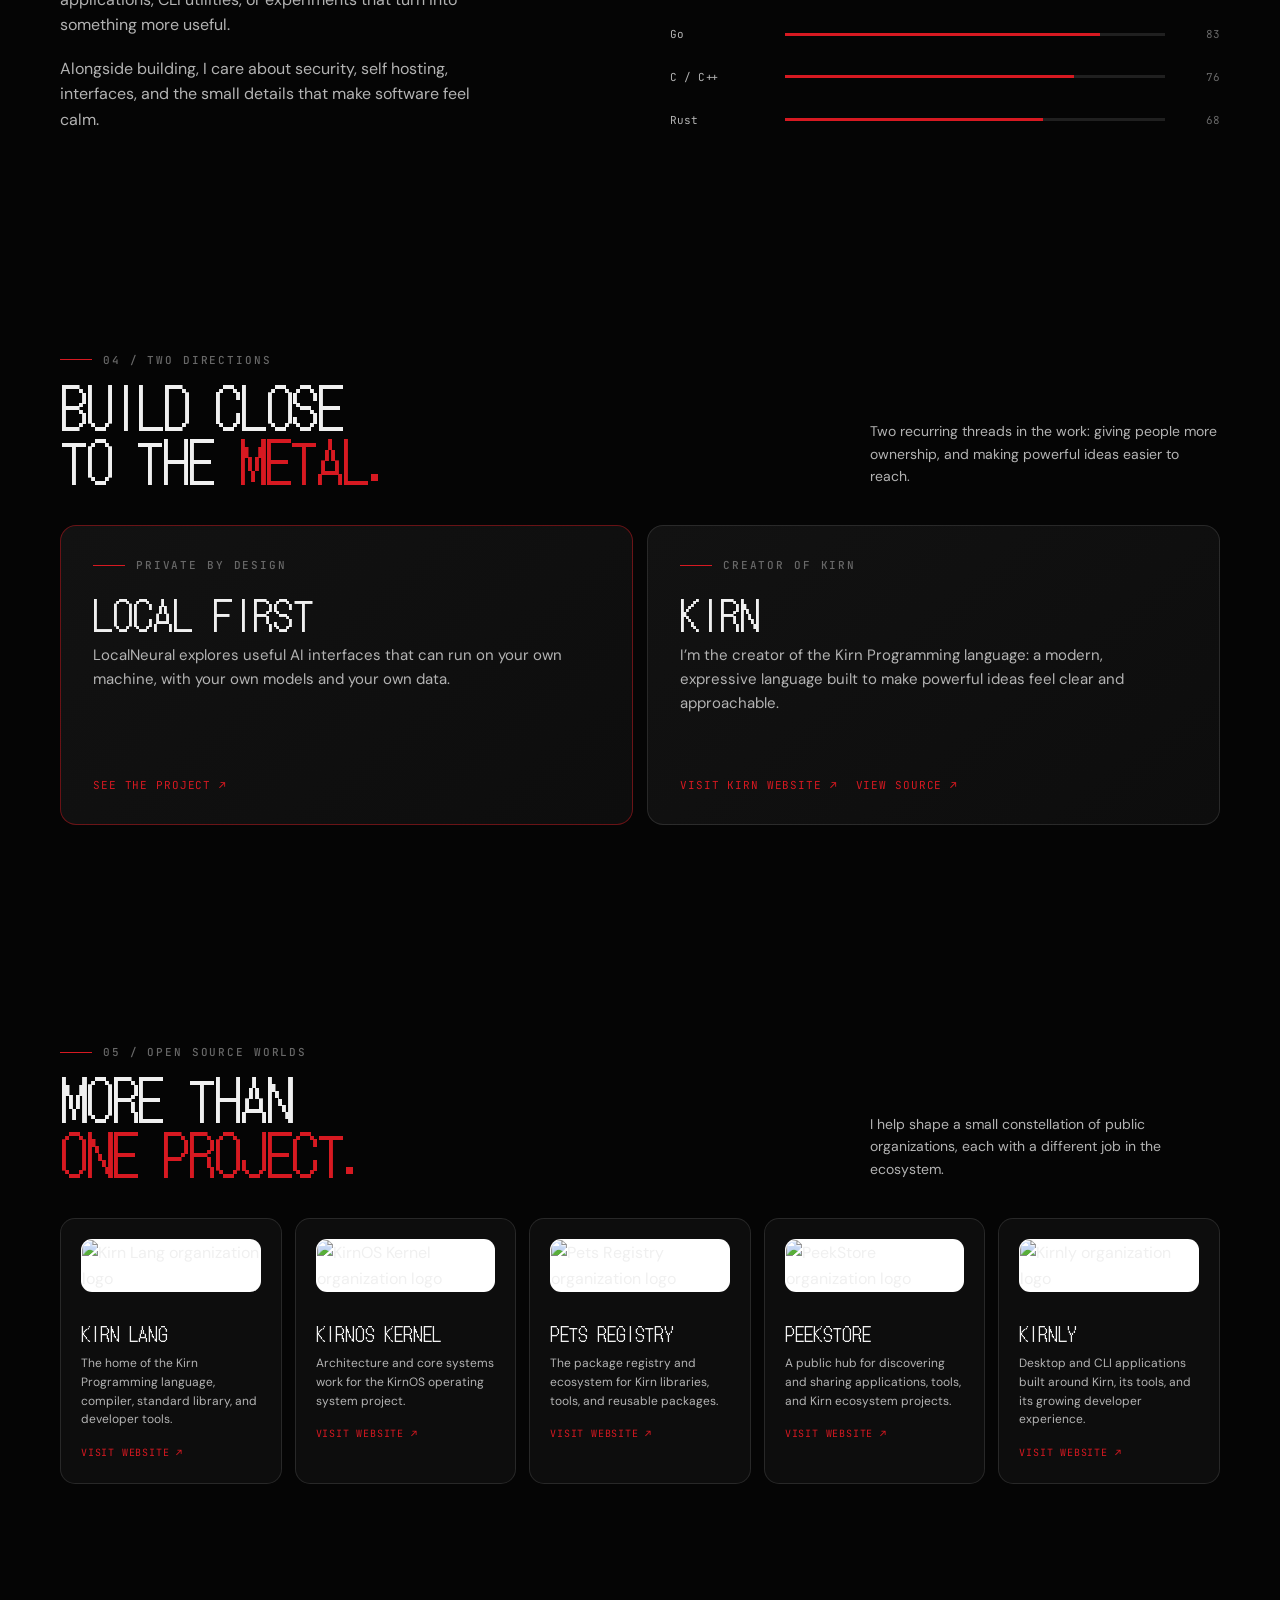
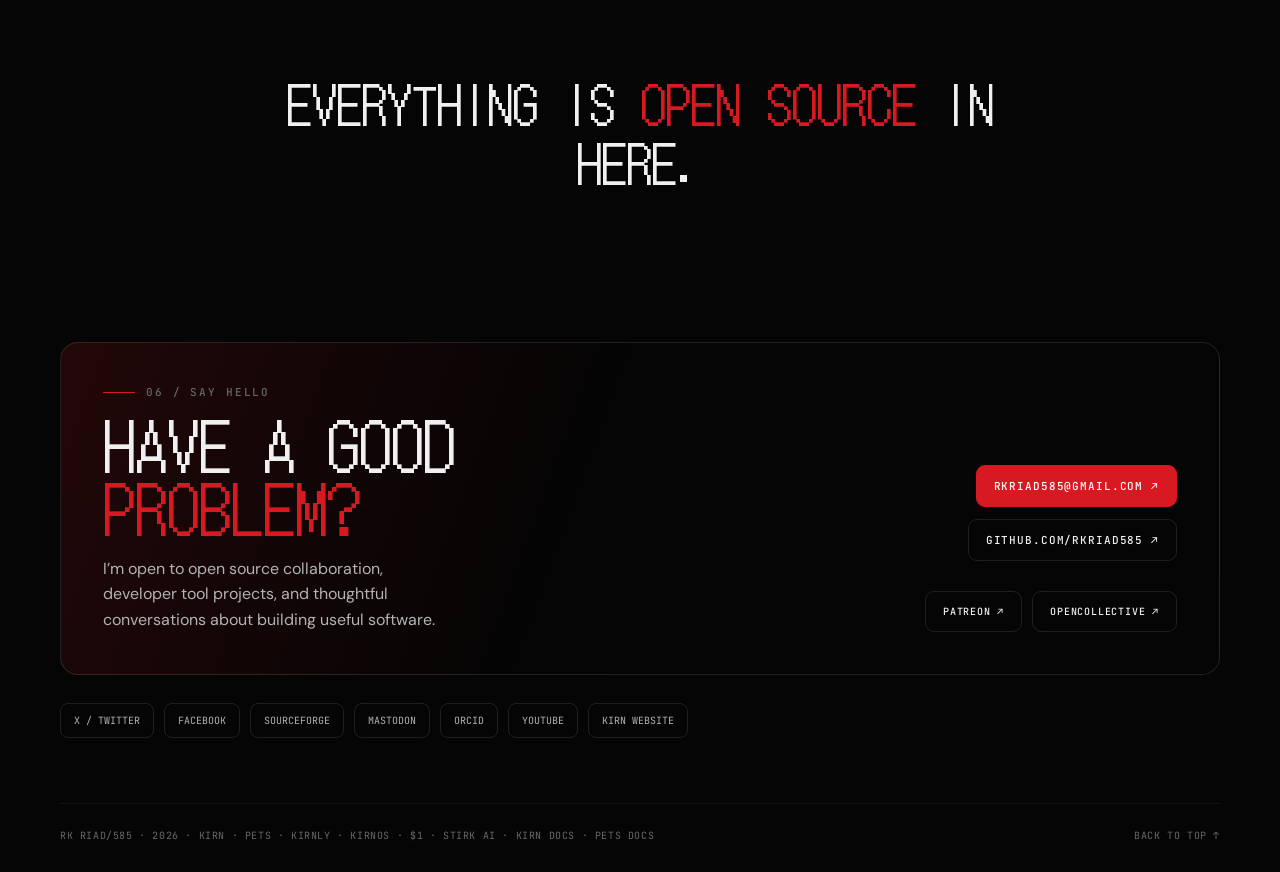
==== commit 9d296842: "docs: add Stirk AI ecosystem link" ====
--- a/index.html
+++ b/index.html
@@ -73,7 +73,7 @@
     <section class="wrap"><div class="section-head reveal"><div><div class="eyebrow">04 / Two directions</div><h2>Build close<br>to the <span>metal.</span></h2></div><p>Two recurring threads in the work: giving people more ownership, and making powerful ideas easier to reach.</p></div><div class="spotlight"><article class="spot-card reveal"><div><div class="eyebrow">Private by design</div><h3>Local first</h3><p>LocalNeural explores useful AI interfaces that can run on your own machine, with your own models and your own data.</p></div><a class="spot-link" href="https://github.com/rkriad585/LocalNeural" target="_blank" rel="noopener">See the project ↗</a></article><article class="spot-card reveal"><div><div class="eyebrow">Creator of Kirn</div><h3>Kirn</h3><p>I’m the creator of the Kirn Programming language: a modern, expressive language built to make powerful ideas feel clear and approachable.</p></div><div class="spot-links"><a class="spot-link" href="https://kirn-lang.github.io" target="_blank" rel="noopener">Visit Kirn website ↗</a><a class="spot-link" href="https://github.com/rkriad585/kirn" target="_blank" rel="noopener">View source ↗</a></div></article></div></section>
     <section id="orgs" class="wrap"><div class="section-head reveal"><div><div class="eyebrow">05 / Open source worlds</div><h2>More than<br><span>one project.</span></h2></div><p>I help shape a small constellation of public organizations, each with a different job in the ecosystem.</p></div><div class="org-grid"><article class="org-card reveal"><img src="https://github.com/kirn-lang.png?size=96" alt="Kirn Lang organization logo" loading="lazy"><h3>Kirn Lang</h3><p>The home of the Kirn Programming language, compiler, standard library, and developer tools.</p><a href="https://kirn-lang.github.io" target="_blank" rel="noopener">Visit website ↗</a></article><article class="org-card reveal"><img src="https://github.com/kirnos-kernel.png?size=96" alt="KirnOS Kernel organization logo" loading="lazy"><h3>KirnOS Kernel</h3><p>Architecture and core systems work for the KirnOS operating system project.</p><a href="https://kirnos-kernel.github.io" target="_blank" rel="noopener">Visit website ↗</a></article><article class="org-card reveal"><img src="https://github.com/pets-registry.png?size=96" alt="Pets Registry organization logo" loading="lazy"><h3>Pets Registry</h3><p>The package registry and ecosystem for Kirn libraries, tools, and reusable packages.</p><a href="https://pets-registry.github.io" target="_blank" rel="noopener">Visit website ↗</a></article><article class="org-card reveal"><img src="https://github.com/peekstore.png?size=96" alt="PeekStore organization logo" loading="lazy"><h3>PeekStore</h3><p>A public hub for discovering and sharing applications, tools, and Kirn ecosystem projects.</p><a href="https://peekstore.github.io" target="_blank" rel="noopener">Visit website ↗</a></article><article class="org-card reveal"><img src="https://github.com/kirnly.png?size=96" alt="Kirnly organization logo" loading="lazy"><h3>Kirnly</h3><p>Desktop and CLI applications built around Kirn, its tools, and its growing developer experience.</p><a href="https://kirnly.github.io" target="_blank" rel="noopener">Visit website ↗</a></article></div></section>
     <section class="quote wrap reveal"><p>Everything is <span>open source</span> in here.</p></section><section id="connect" class="wrap connect"><div class="connect-box reveal"><div><div class="eyebrow">06 / Say hello</div><h2>Have a good<br><span>problem?</span></h2><p>I’m open to open source collaboration, developer tool projects, and thoughtful conversations about building useful software.</p></div><div class="connect-actions"><a class="button primary" href="mailto:rkriad585@gmail.com">rkriad585@gmail.com ↗</a><a class="button" href="https://github.com/rkriad585" target="_blank" rel="noopener">github.com/rkriad585 ↗</a><div class="donate-row"><a class="button" href="https://www.patreon.com/rkriad585" target="_blank" rel="noopener">Patreon ↗</a><a class="button" href="https://opencollective.com/rkriad585" target="_blank" rel="noopener">OpenCollective ↗</a></div></div></div><div class="socials reveal"><a class="social" href="https://x.com/rk_riad585" target="_blank" rel="noopener">X / Twitter</a><a class="social" href="https://www.facebook.com/rkriad585" target="_blank" rel="noopener">Facebook</a><a class="social" href="https://sourceforge.net/u/rkriad585" target="_blank" rel="noopener">SourceForge</a><a class="social" href="https://mastodon.social/@rkriad585" target="_blank" rel="me noopener">Mastodon</a><a class="social" href="https://orcid.org/0009-0005-7611-7453" target="_blank" rel="noopener">ORCID</a><a class="social" href="https://youtube.com/@rkriad585" target="_blank" rel="noopener">YouTube</a><a class="social" href="https://kirn-lang.github.io" target="_blank" rel="noopener">Kirn website</a></div></section>
-  </main><footer class="wrap"><span>RK RIAD/585 · <span data-year></span> · <a href="https://kirn-lang.github.io/" target="_blank" rel="noopener">Kirn</a> · <a href="https://pets-registry.github.io/" target="_blank" rel="noopener">Pets</a> · <a href="https://kirnly.github.io/" target="_blank" rel="noopener">Kirnly</a> · <a href="https://kirnos-kernel.github.io/" target="_blank" rel="noopener">KirnOS</a> · <a href="https://kirsh-shell.github.io/" target="_blank" rel="noopener">Kirsh</a> · <a href="https://rkriad585.github.io/kirn/" target="_blank" rel="noopener">Kirn docs</a> · <a href="https://pets-registry.github.io/pets" target="_blank" rel="noopener">Pets docs</a></span><a href="#top" aria-label="Back to top">Back to top ↑</a></footer>
+  </main><footer class="wrap"><span>RK RIAD/585 · <span data-year></span> · <a href="https://kirn-lang.github.io/" target="_blank" rel="noopener">Kirn</a> · <a href="https://pets-registry.github.io/" target="_blank" rel="noopener">Pets</a> · <a href="https://kirnly.github.io/" target="_blank" rel="noopener">Kirnly</a> · <a href="https://kirnos-kernel.github.io/" target="_blank" rel="noopener">KirnOS</a> · <a href="https://kirsh-shell.github.io/" target="_blank" rel="noopener">$1 · <a href="https://stirk-ai.github.io/" target="_blank" rel="noopener">Stirk AI</a> · <a href="https://rkriad585.github.io/kirn/" target="_blank" rel="noopener">Kirn docs</a> · <a href="https://pets-registry.github.io/pets" target="_blank" rel="noopener">Pets docs</a></span><a href="#top" aria-label="Back to top">Back to top ↑</a></footer>
   <script>
     (function(){var reduced=window.matchMedia('(prefers-reduced-motion: reduce)').matches,orb=document.querySelector('.cursor-orb'),mx=0,my=0,ox=0,oy=0;if(!reduced&&window.matchMedia('(pointer:fine)').matches){document.addEventListener('pointermove',function(e){mx=e.clientX;my=e.clientY;orb.classList.add('visible')});document.addEventListener('pointerover',function(e){if(e.target.closest('a,button,.project'))orb.classList.add('big');else orb.classList.remove('big')});(function loop(){ox+=(mx-ox)*.16;oy+=(my-oy)*.16;orb.style.left=ox+'px';orb.style.top=oy+'px';requestAnimationFrame(loop)})()}var toggle=document.querySelector('.nav-toggle'),links=document.querySelector('.nav-links');toggle.addEventListener('click',function(){var open=links.classList.toggle('open');toggle.setAttribute('aria-expanded',open)});links.querySelectorAll('a').forEach(function(a){a.addEventListener('click',function(){links.classList.remove('open');toggle.setAttribute('aria-expanded','false')})});var observer=new IntersectionObserver(function(entries){entries.forEach(function(entry){if(entry.isIntersecting){entry.target.classList.add('in');entry.target.querySelectorAll('.meter').forEach(function(m){m.classList.add('is-on')});observer.unobserve(entry.target)}})},{threshold:.12});document.querySelectorAll('.reveal').forEach(function(el){observer.observe(el)});document.querySelectorAll('.filter').forEach(function(button){button.addEventListener('click',function(){document.querySelectorAll('.filter').forEach(function(b){b.classList.remove('active')});button.classList.add('active');var filter=button.dataset.filter;document.querySelectorAll('.project').forEach(function(card){card.classList.toggle('is-hidden',filter!=='all'&&card.dataset.category!==filter)})})});document.querySelector('[data-year]').textContent=new Date().getFullYear()})();
   </script>
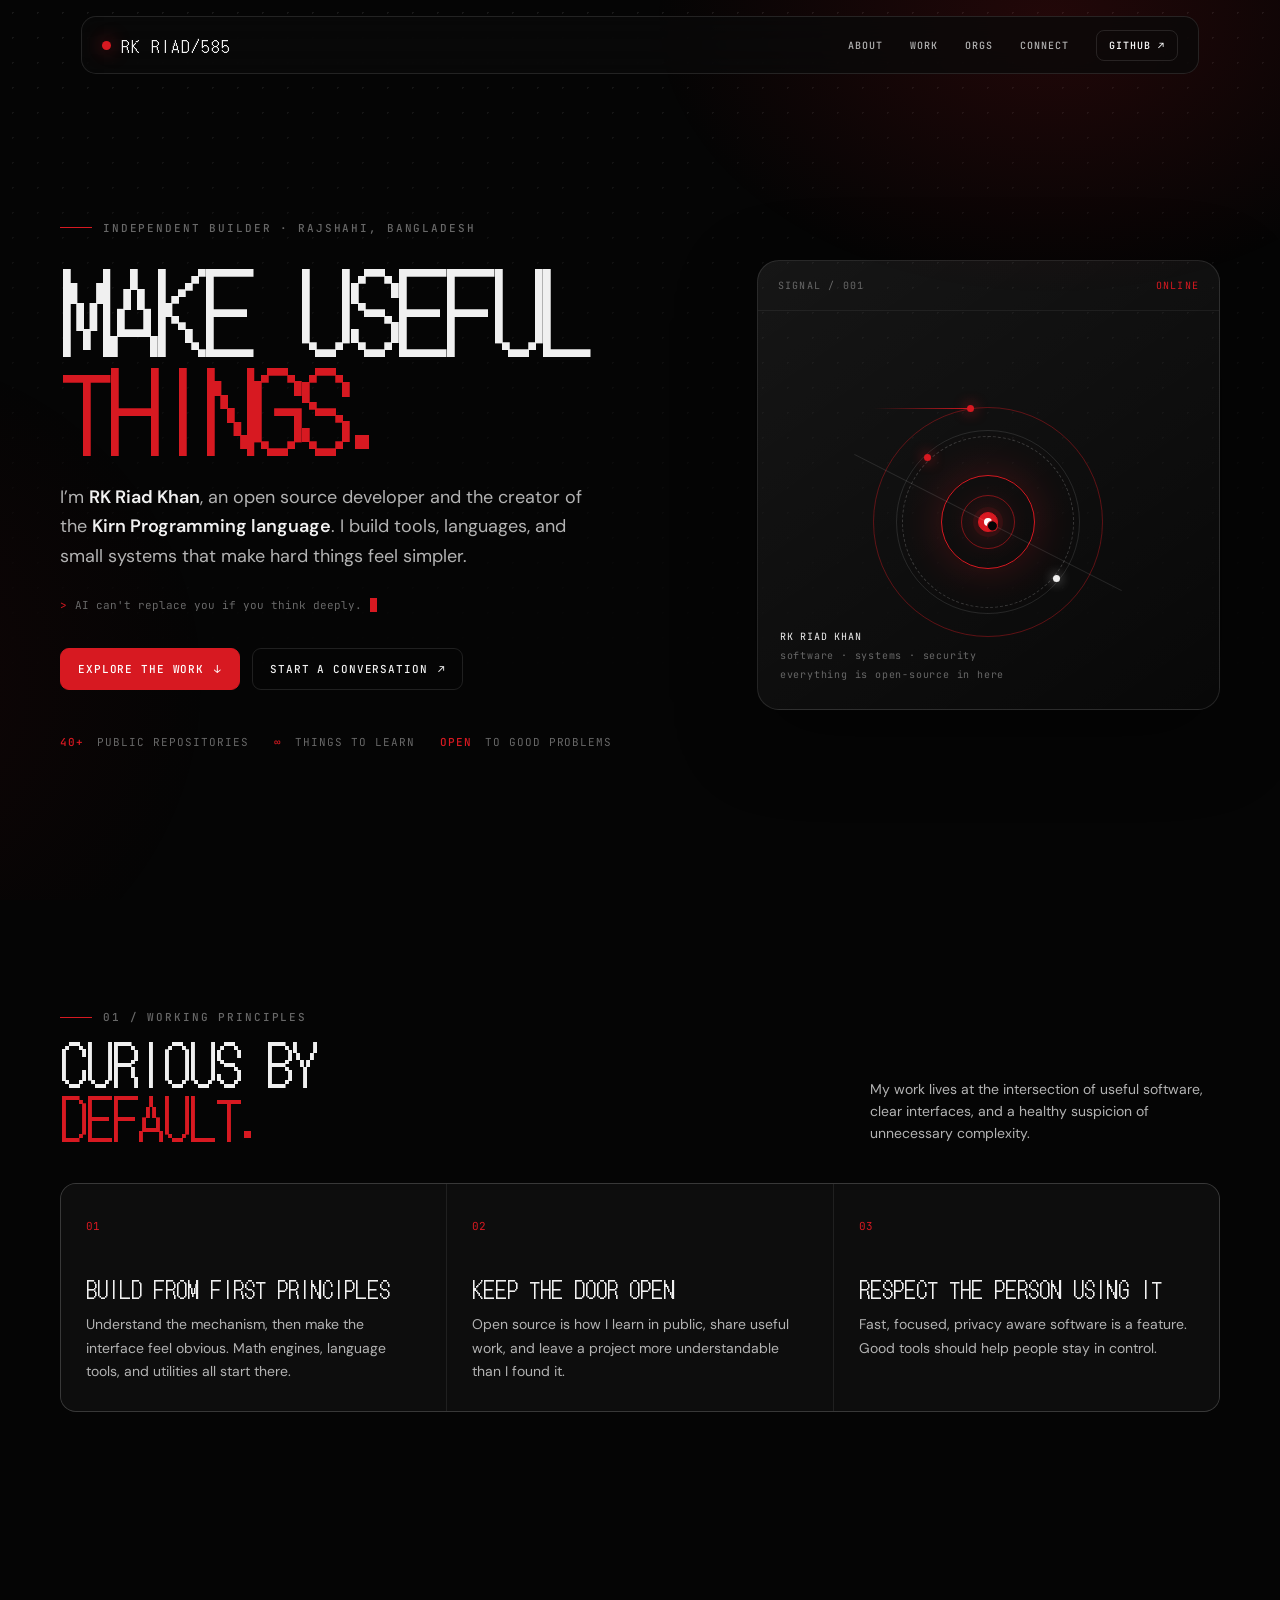
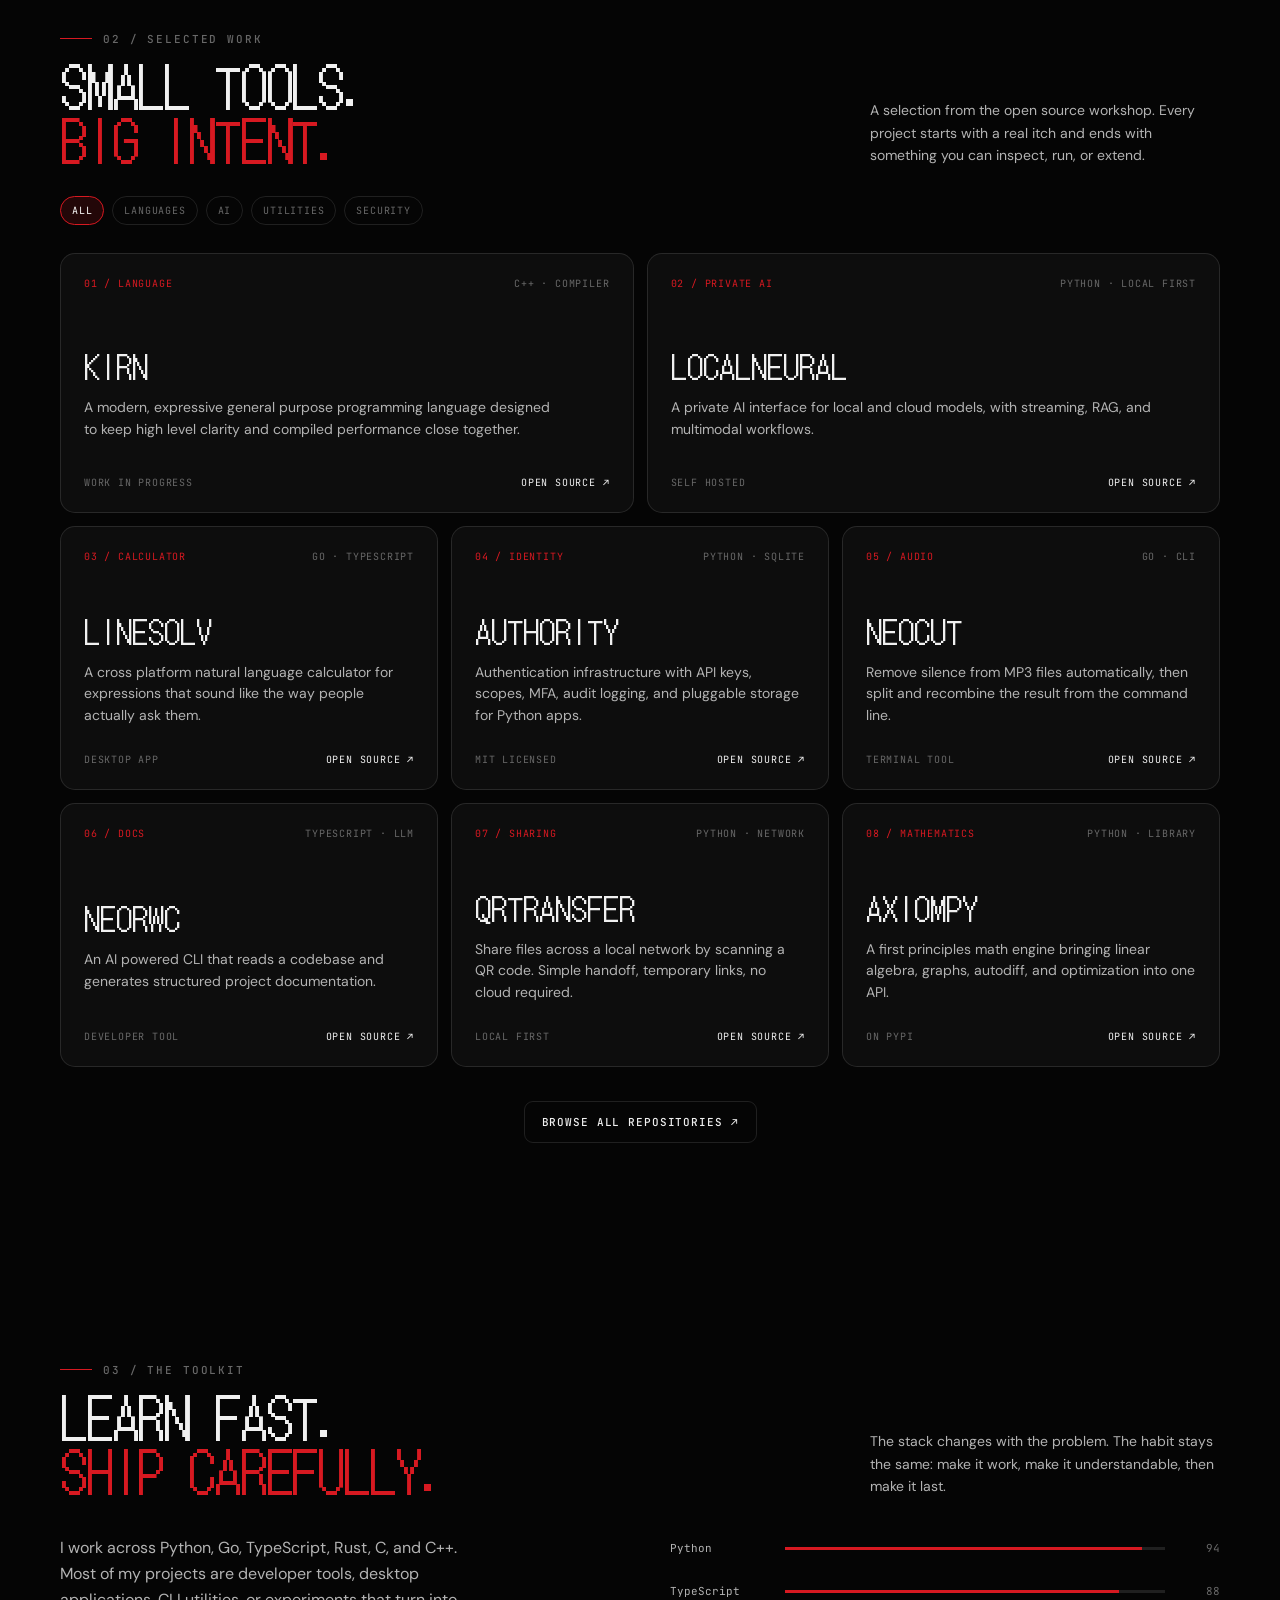
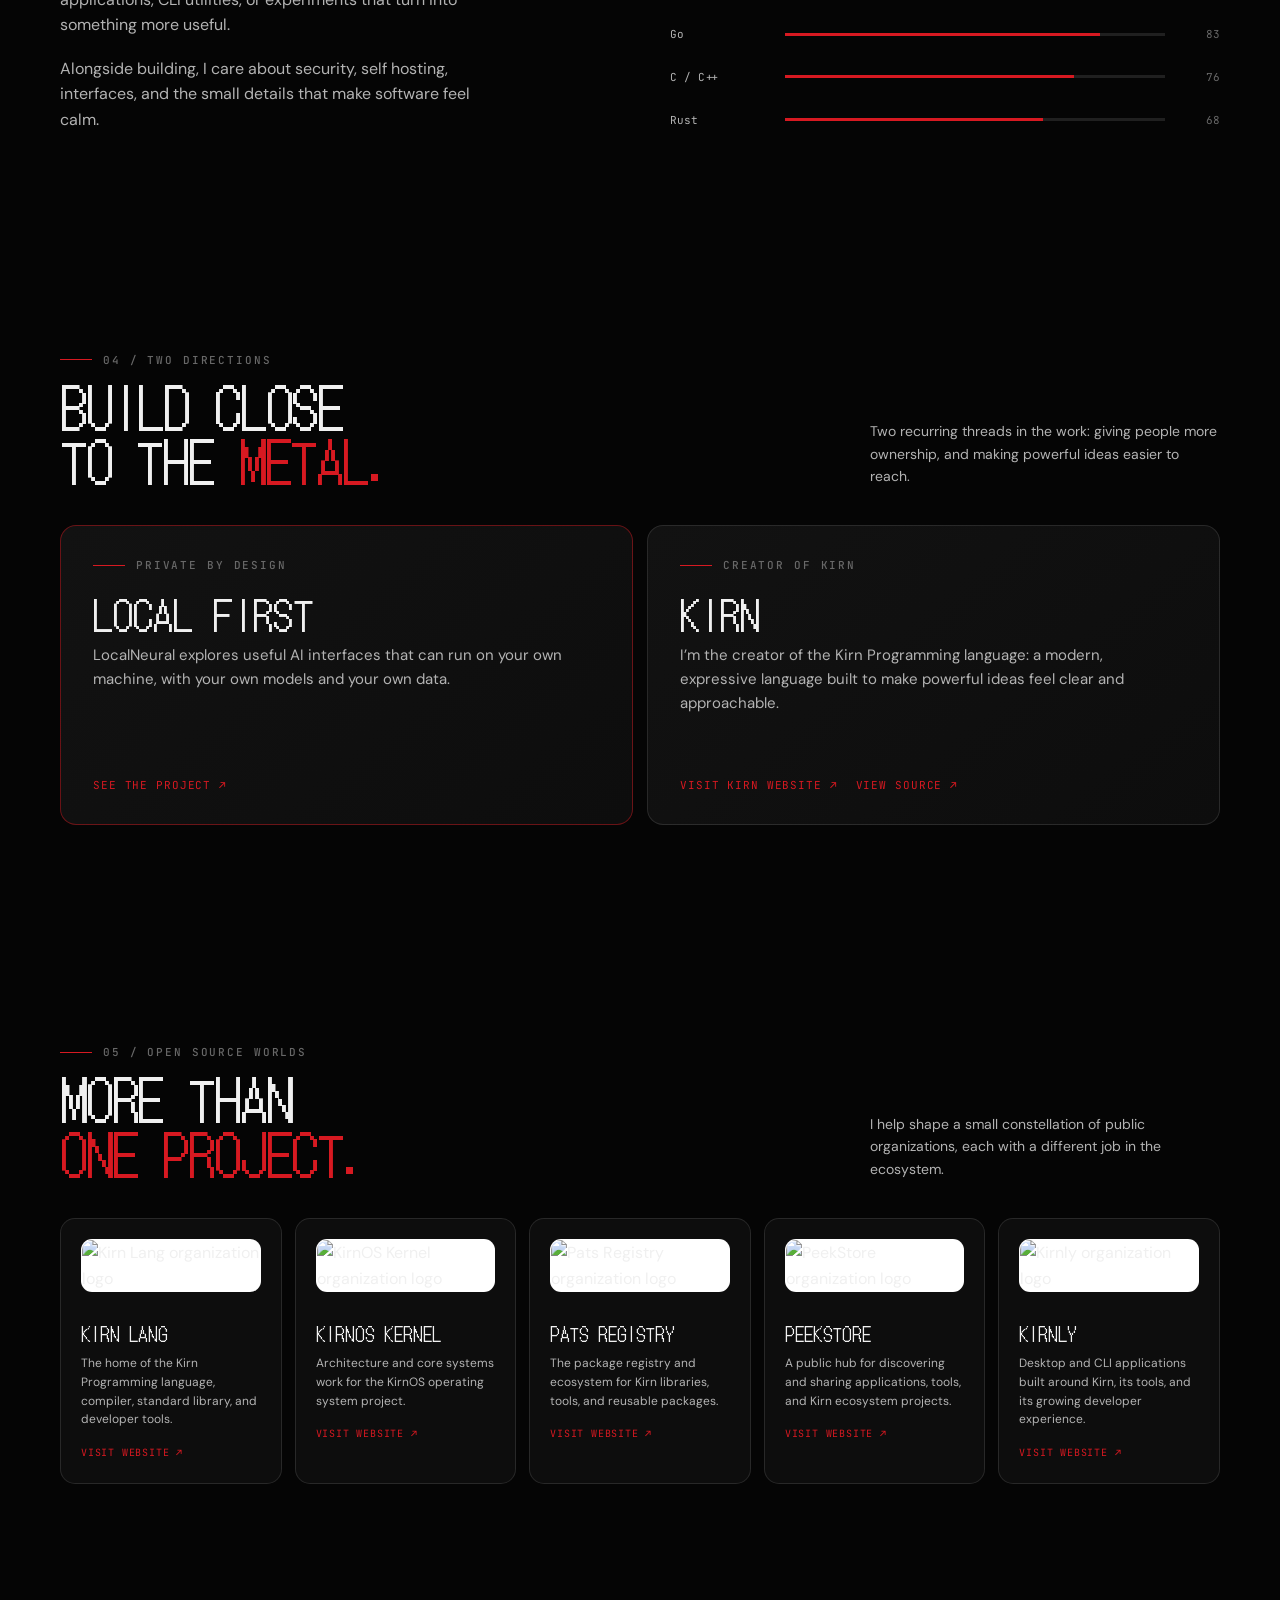
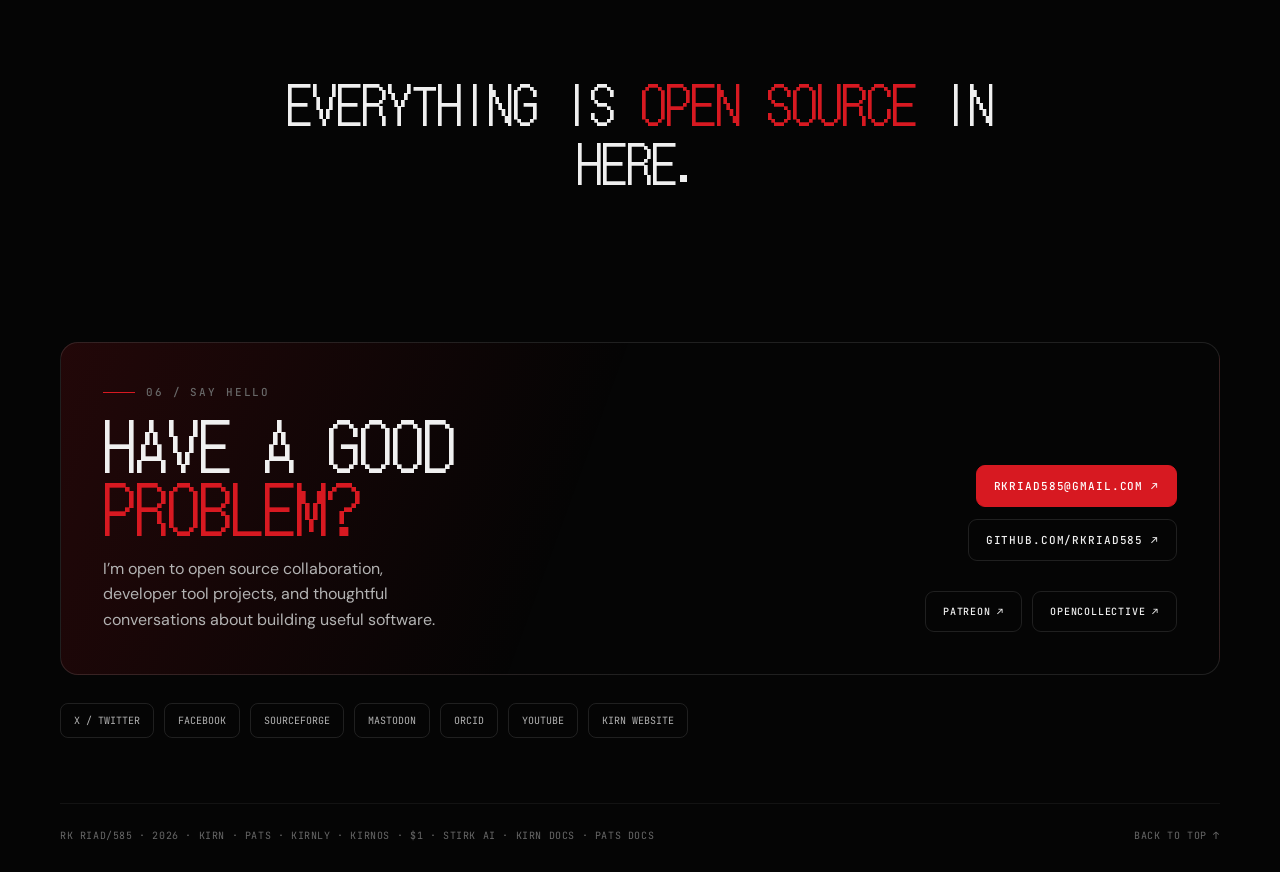
==== commit 2fea4dfa: "refactor: rename Pets references to Pats" ====
--- a/index.html
+++ b/index.html
@@ -27,6 +27,7 @@
   <meta name="twitter:description" content="Open source developer, creator of the Kirn Programming language, and builder of useful tools.">
   <meta name="twitter:image" content="https://avatars.githubusercontent.com/u/107482047?v=4">
   <meta name="twitter:creator" content="@rk_riad585">
+  <meta name="google-site-verification" content="TS8xu5LrfS3r2bpo6_3rTrE7Eq-asJwKviHhErjdLeQ" />
   <link rel="me" href="https://github.com/rkriad585">
   <link rel="me" href="https://www.facebook.com/rkriad585">
   <link rel="me" href="https://x.com/rk_riad585">
@@ -37,7 +38,7 @@
   <link rel="preconnect" href="https://fonts.gstatic.com" crossorigin>
   <link href="https://fonts.googleapis.com/css2?family=DM+Sans:wght@400;500;600;700&family=DotGothic16&family=JetBrains+Mono:wght@400;500;600&display=swap" rel="stylesheet">
   <script type="application/ld+json">
-  {"@context":"https://schema.org","@type":"Person","name":"RK Riad Khan","alternateName":"rkriad585","url":"https://rkriad585.github.io/","image":"https://avatars.githubusercontent.com/u/107482047?v=4","jobTitle":"Open source developer and creator of the Kirn Programming language","description":"Open source developer building tools, programming languages, and security minded software.","homeLocation":{"@type":"Place","name":"Rajshahi, Bangladesh"},"sameAs":["https://github.com/rkriad585","https://github.com/kirn-lang","https://github.com/kirnos-kernel","https://github.com/pets-registry","https://github.com/peekstore","https://github.com/kirnly","https://orcid.org/0009-0005-7611-7453","https://x.com/rk_riad585","https://www.facebook.com/rkriad585","https://sourceforge.net/u/rkriad585","https://mastodon.social/@rkriad585","https://www.patreon.com/rkriad585","https://opencollective.com/rkriad585"]}
+  {"@context":"https://schema.org","@type":"Person","name":"RK Riad Khan","alternateName":"rkriad585","url":"https://rkriad585.github.io/","image":"https://avatars.githubusercontent.com/u/107482047?v=4","jobTitle":"Open source developer and creator of the Kirn Programming language","description":"Open source developer building tools, programming languages, and security minded software.","homeLocation":{"@type":"Place","name":"Rajshahi, Bangladesh"},"sameAs":["https://github.com/rkriad585","https://github.com/kirn-lang","https://github.com/kirnos-kernel","https://github.com/pats-registry","https://github.com/peekstore","https://github.com/kirnly","https://orcid.org/0009-0005-7611-7453","https://x.com/rk_riad585","https://www.facebook.com/rkriad585","https://sourceforge.net/u/rkriad585","https://mastodon.social/@rkriad585","https://www.patreon.com/rkriad585","https://opencollective.com/rkriad585"]}
   </script>
   <script type="application/ld+json">
   {"@context":"https://schema.org","@graph":[{"@type":"ProfilePage","@id":"https://rkriad585.github.io/#profile","url":"https://rkriad585.github.io/","name":"RK Riad Khan — Open source developer","isPartOf":{"@id":"https://rkriad585.github.io/#website"},"mainEntity":{"@id":"https://rkriad585.github.io/#person"}},{"@type":"WebSite","@id":"https://rkriad585.github.io/#website","url":"https://rkriad585.github.io/","name":"RK Riad Khan","description":"Personal website of RK Riad Khan, open source developer and creator of the Kirn Programming language.","inLanguage":"en-US"},{"@type":"Person","@id":"https://rkriad585.github.io/#person","name":"RK Riad Khan","url":"https://rkriad585.github.io/","jobTitle":"Open source developer","knowsAbout":["Open source software","Programming languages","Developer tools","Cybersecurity","Python","Go","TypeScript","C++"]}]}
@@ -71,9 +72,9 @@
     <section id="work" class="wrap"><div class="section-head reveal"><div><div class="eyebrow">02 / Selected work</div><h2>Small tools.<br><span>Big intent.</span></h2></div><p>A selection from the open source workshop. Every project starts with a real itch and ends with something you can inspect, run, or extend.</p></div><div class="filters reveal" role="group" aria-label="Filter projects"><button class="filter active" data-filter="all">All</button><button class="filter" data-filter="language">Languages</button><button class="filter" data-filter="ai">AI</button><button class="filter" data-filter="utility">Utilities</button><button class="filter" data-filter="security">Security</button></div><div class="work-grid"><article class="project reveal" data-category="language"><div class="project-top"><span class="project-index">01 / language</span><span>C++ · compiler</span></div><div><h3>Kirn</h3><p>A modern, expressive general purpose programming language designed to keep high level clarity and compiled performance close together.</p></div><div class="project-foot"><span>work in progress</span><a href="https://github.com/rkriad585/kirn" target="_blank" rel="noopener">Open source ↗</a></div></article><article class="project reveal" data-category="ai"><div class="project-top"><span class="project-index">02 / private ai</span><span>Python · local first</span></div><div><h3>LocalNeural</h3><p>A private AI interface for local and cloud models, with streaming, RAG, and multimodal workflows.</p></div><div class="project-foot"><span>self hosted</span><a href="https://github.com/rkriad585/LocalNeural" target="_blank" rel="noopener">Open source ↗</a></div></article><article class="project reveal" data-category="utility"><div class="project-top"><span class="project-index">03 / calculator</span><span>Go · TypeScript</span></div><div><h3>LineSolv</h3><p>A cross platform natural language calculator for expressions that sound like the way people actually ask them.</p></div><div class="project-foot"><span>desktop app</span><a href="https://github.com/rkriad585/LineSolv" target="_blank" rel="noopener">Open source ↗</a></div></article><article class="project reveal" data-category="security"><div class="project-top"><span class="project-index">04 / identity</span><span>Python · SQLite</span></div><div><h3>Authority</h3><p>Authentication infrastructure with API keys, scopes, MFA, audit logging, and pluggable storage for Python apps.</p></div><div class="project-foot"><span>MIT licensed</span><a href="https://github.com/rkriad585/authority" target="_blank" rel="noopener">Open source ↗</a></div></article><article class="project reveal" data-category="utility"><div class="project-top"><span class="project-index">05 / audio</span><span>Go · CLI</span></div><div><h3>neocut</h3><p>Remove silence from MP3 files automatically, then split and recombine the result from the command line.</p></div><div class="project-foot"><span>terminal tool</span><a href="https://github.com/rkriad585/neocut" target="_blank" rel="noopener">Open source ↗</a></div></article><article class="project reveal" data-category="ai"><div class="project-top"><span class="project-index">06 / docs</span><span>TypeScript · LLM</span></div><div><h3>neorwc</h3><p>An AI powered CLI that reads a codebase and generates structured project documentation.</p></div><div class="project-foot"><span>developer tool</span><a href="https://github.com/rkriad585/neorwc-cli" target="_blank" rel="noopener">Open source ↗</a></div></article><article class="project reveal" data-category="utility"><div class="project-top"><span class="project-index">07 / sharing</span><span>Python · network</span></div><div><h3>qrtransfer</h3><p>Share files across a local network by scanning a QR code. Simple handoff, temporary links, no cloud required.</p></div><div class="project-foot"><span>local first</span><a href="https://github.com/rkriad585/qrtransfer" target="_blank" rel="noopener">Open source ↗</a></div></article><article class="project reveal" data-category="language"><div class="project-top"><span class="project-index">08 / mathematics</span><span>Python · library</span></div><div><h3>AxiomPy</h3><p>A first principles math engine bringing linear algebra, graphs, autodiff, and optimization into one API.</p></div><div class="project-foot"><span>on PyPI</span><a href="https://github.com/rkriad585/AxiomPy" target="_blank" rel="noopener">Open source ↗</a></div></article></div><div style="text-align:center;margin-top:34px" class="reveal"><a class="button" href="https://github.com/rkriad585?tab=repositories" target="_blank" rel="noopener">Browse all repositories ↗</a></div></section>
     <section id="stack" class="wrap"><div class="section-head reveal"><div><div class="eyebrow">03 / The toolkit</div><h2>Learn fast.<br><span>Ship carefully.</span></h2></div><p>The stack changes with the problem. The habit stays the same: make it work, make it understandable, then make it last.</p></div><div class="stack-layout"><div class="stack-copy reveal"><p>I work across Python, Go, TypeScript, Rust, C, and C++. Most of my projects are developer tools, desktop applications, CLI utilities, or experiments that turn into something more useful.</p><p>Alongside building, I care about security, self hosting, interfaces, and the small details that make software feel calm.</p></div><div class="stack-list reveal"><div class="stack-row"><span>Python</span><div class="meter" style="--value:94%"><i></i></div><em>94</em></div><div class="stack-row"><span>TypeScript</span><div class="meter" style="--value:88%"><i></i></div><em>88</em></div><div class="stack-row"><span>Go</span><div class="meter" style="--value:83%"><i></i></div><em>83</em></div><div class="stack-row"><span>C / C++</span><div class="meter" style="--value:76%"><i></i></div><em>76</em></div><div class="stack-row"><span>Rust</span><div class="meter" style="--value:68%"><i></i></div><em>68</em></div></div></div></section>
     <section class="wrap"><div class="section-head reveal"><div><div class="eyebrow">04 / Two directions</div><h2>Build close<br>to the <span>metal.</span></h2></div><p>Two recurring threads in the work: giving people more ownership, and making powerful ideas easier to reach.</p></div><div class="spotlight"><article class="spot-card reveal"><div><div class="eyebrow">Private by design</div><h3>Local first</h3><p>LocalNeural explores useful AI interfaces that can run on your own machine, with your own models and your own data.</p></div><a class="spot-link" href="https://github.com/rkriad585/LocalNeural" target="_blank" rel="noopener">See the project ↗</a></article><article class="spot-card reveal"><div><div class="eyebrow">Creator of Kirn</div><h3>Kirn</h3><p>I’m the creator of the Kirn Programming language: a modern, expressive language built to make powerful ideas feel clear and approachable.</p></div><div class="spot-links"><a class="spot-link" href="https://kirn-lang.github.io" target="_blank" rel="noopener">Visit Kirn website ↗</a><a class="spot-link" href="https://github.com/rkriad585/kirn" target="_blank" rel="noopener">View source ↗</a></div></article></div></section>
-    <section id="orgs" class="wrap"><div class="section-head reveal"><div><div class="eyebrow">05 / Open source worlds</div><h2>More than<br><span>one project.</span></h2></div><p>I help shape a small constellation of public organizations, each with a different job in the ecosystem.</p></div><div class="org-grid"><article class="org-card reveal"><img src="https://github.com/kirn-lang.png?size=96" alt="Kirn Lang organization logo" loading="lazy"><h3>Kirn Lang</h3><p>The home of the Kirn Programming language, compiler, standard library, and developer tools.</p><a href="https://kirn-lang.github.io" target="_blank" rel="noopener">Visit website ↗</a></article><article class="org-card reveal"><img src="https://github.com/kirnos-kernel.png?size=96" alt="KirnOS Kernel organization logo" loading="lazy"><h3>KirnOS Kernel</h3><p>Architecture and core systems work for the KirnOS operating system project.</p><a href="https://kirnos-kernel.github.io" target="_blank" rel="noopener">Visit website ↗</a></article><article class="org-card reveal"><img src="https://github.com/pets-registry.png?size=96" alt="Pets Registry organization logo" loading="lazy"><h3>Pets Registry</h3><p>The package registry and ecosystem for Kirn libraries, tools, and reusable packages.</p><a href="https://pets-registry.github.io" target="_blank" rel="noopener">Visit website ↗</a></article><article class="org-card reveal"><img src="https://github.com/peekstore.png?size=96" alt="PeekStore organization logo" loading="lazy"><h3>PeekStore</h3><p>A public hub for discovering and sharing applications, tools, and Kirn ecosystem projects.</p><a href="https://peekstore.github.io" target="_blank" rel="noopener">Visit website ↗</a></article><article class="org-card reveal"><img src="https://github.com/kirnly.png?size=96" alt="Kirnly organization logo" loading="lazy"><h3>Kirnly</h3><p>Desktop and CLI applications built around Kirn, its tools, and its growing developer experience.</p><a href="https://kirnly.github.io" target="_blank" rel="noopener">Visit website ↗</a></article></div></section>
+    <section id="orgs" class="wrap"><div class="section-head reveal"><div><div class="eyebrow">05 / Open source worlds</div><h2>More than<br><span>one project.</span></h2></div><p>I help shape a small constellation of public organizations, each with a different job in the ecosystem.</p></div><div class="org-grid"><article class="org-card reveal"><img src="https://github.com/kirn-lang.png?size=96" alt="Kirn Lang organization logo" loading="lazy"><h3>Kirn Lang</h3><p>The home of the Kirn Programming language, compiler, standard library, and developer tools.</p><a href="https://kirn-lang.github.io" target="_blank" rel="noopener">Visit website ↗</a></article><article class="org-card reveal"><img src="https://github.com/kirnos-kernel.png?size=96" alt="KirnOS Kernel organization logo" loading="lazy"><h3>KirnOS Kernel</h3><p>Architecture and core systems work for the KirnOS operating system project.</p><a href="https://kirnos-kernel.github.io" target="_blank" rel="noopener">Visit website ↗</a></article><article class="org-card reveal"><img src="https://github.com/pats-registry.png?size=96" alt="Pats Registry organization logo" loading="lazy"><h3>Pats Registry</h3><p>The package registry and ecosystem for Kirn libraries, tools, and reusable packages.</p><a href="https://pats-registry.github.io" target="_blank" rel="noopener">Visit website ↗</a></article><article class="org-card reveal"><img src="https://github.com/peekstore.png?size=96" alt="PeekStore organization logo" loading="lazy"><h3>PeekStore</h3><p>A public hub for discovering and sharing applications, tools, and Kirn ecosystem projects.</p><a href="https://peekstore.github.io" target="_blank" rel="noopener">Visit website ↗</a></article><article class="org-card reveal"><img src="https://github.com/kirnly.png?size=96" alt="Kirnly organization logo" loading="lazy"><h3>Kirnly</h3><p>Desktop and CLI applications built around Kirn, its tools, and its growing developer experience.</p><a href="https://kirnly.github.io" target="_blank" rel="noopener">Visit website ↗</a></article></div></section>
     <section class="quote wrap reveal"><p>Everything is <span>open source</span> in here.</p></section><section id="connect" class="wrap connect"><div class="connect-box reveal"><div><div class="eyebrow">06 / Say hello</div><h2>Have a good<br><span>problem?</span></h2><p>I’m open to open source collaboration, developer tool projects, and thoughtful conversations about building useful software.</p></div><div class="connect-actions"><a class="button primary" href="mailto:rkriad585@gmail.com">rkriad585@gmail.com ↗</a><a class="button" href="https://github.com/rkriad585" target="_blank" rel="noopener">github.com/rkriad585 ↗</a><div class="donate-row"><a class="button" href="https://www.patreon.com/rkriad585" target="_blank" rel="noopener">Patreon ↗</a><a class="button" href="https://opencollective.com/rkriad585" target="_blank" rel="noopener">OpenCollective ↗</a></div></div></div><div class="socials reveal"><a class="social" href="https://x.com/rk_riad585" target="_blank" rel="noopener">X / Twitter</a><a class="social" href="https://www.facebook.com/rkriad585" target="_blank" rel="noopener">Facebook</a><a class="social" href="https://sourceforge.net/u/rkriad585" target="_blank" rel="noopener">SourceForge</a><a class="social" href="https://mastodon.social/@rkriad585" target="_blank" rel="me noopener">Mastodon</a><a class="social" href="https://orcid.org/0009-0005-7611-7453" target="_blank" rel="noopener">ORCID</a><a class="social" href="https://youtube.com/@rkriad585" target="_blank" rel="noopener">YouTube</a><a class="social" href="https://kirn-lang.github.io" target="_blank" rel="noopener">Kirn website</a></div></section>
-  </main><footer class="wrap"><span>RK RIAD/585 · <span data-year></span> · <a href="https://kirn-lang.github.io/" target="_blank" rel="noopener">Kirn</a> · <a href="https://pets-registry.github.io/" target="_blank" rel="noopener">Pets</a> · <a href="https://kirnly.github.io/" target="_blank" rel="noopener">Kirnly</a> · <a href="https://kirnos-kernel.github.io/" target="_blank" rel="noopener">KirnOS</a> · <a href="https://kirsh-shell.github.io/" target="_blank" rel="noopener">$1 · <a href="https://stirk-ai.github.io/" target="_blank" rel="noopener">Stirk AI</a> · <a href="https://rkriad585.github.io/kirn/" target="_blank" rel="noopener">Kirn docs</a> · <a href="https://pets-registry.github.io/pets" target="_blank" rel="noopener">Pets docs</a></span><a href="#top" aria-label="Back to top">Back to top ↑</a></footer>
+  </main><footer class="wrap"><span>RK RIAD/585 · <span data-year></span> · <a href="https://kirn-lang.github.io/" target="_blank" rel="noopener">Kirn</a> · <a href="https://pats-registry.github.io/" target="_blank" rel="noopener">Pats</a> · <a href="https://kirnly.github.io/" target="_blank" rel="noopener">Kirnly</a> · <a href="https://kirnos-kernel.github.io/" target="_blank" rel="noopener">KirnOS</a> · <a href="https://kirsh-shell.github.io/" target="_blank" rel="noopener">$1 · <a href="https://stirk-ai.github.io/" target="_blank" rel="noopener">Stirk AI</a> · <a href="https://rkriad585.github.io/kirn/" target="_blank" rel="noopener">Kirn docs</a> · <a href="https://pats-registry.github.io/pats" target="_blank" rel="noopener">Pats docs</a></span><a href="#top" aria-label="Back to top">Back to top ↑</a></footer>
   <script>
     (function(){var reduced=window.matchMedia('(prefers-reduced-motion: reduce)').matches,orb=document.querySelector('.cursor-orb'),mx=0,my=0,ox=0,oy=0;if(!reduced&&window.matchMedia('(pointer:fine)').matches){document.addEventListener('pointermove',function(e){mx=e.clientX;my=e.clientY;orb.classList.add('visible')});document.addEventListener('pointerover',function(e){if(e.target.closest('a,button,.project'))orb.classList.add('big');else orb.classList.remove('big')});(function loop(){ox+=(mx-ox)*.16;oy+=(my-oy)*.16;orb.style.left=ox+'px';orb.style.top=oy+'px';requestAnimationFrame(loop)})()}var toggle=document.querySelector('.nav-toggle'),links=document.querySelector('.nav-links');toggle.addEventListener('click',function(){var open=links.classList.toggle('open');toggle.setAttribute('aria-expanded',open)});links.querySelectorAll('a').forEach(function(a){a.addEventListener('click',function(){links.classList.remove('open');toggle.setAttribute('aria-expanded','false')})});var observer=new IntersectionObserver(function(entries){entries.forEach(function(entry){if(entry.isIntersecting){entry.target.classList.add('in');entry.target.querySelectorAll('.meter').forEach(function(m){m.classList.add('is-on')});observer.unobserve(entry.target)}})},{threshold:.12});document.querySelectorAll('.reveal').forEach(function(el){observer.observe(el)});document.querySelectorAll('.filter').forEach(function(button){button.addEventListener('click',function(){document.querySelectorAll('.filter').forEach(function(b){b.classList.remove('active')});button.classList.add('active');var filter=button.dataset.filter;document.querySelectorAll('.project').forEach(function(card){card.classList.toggle('is-hidden',filter!=='all'&&card.dataset.category!==filter)})})});document.querySelector('[data-year]').textContent=new Date().getFullYear()})();
   </script>
